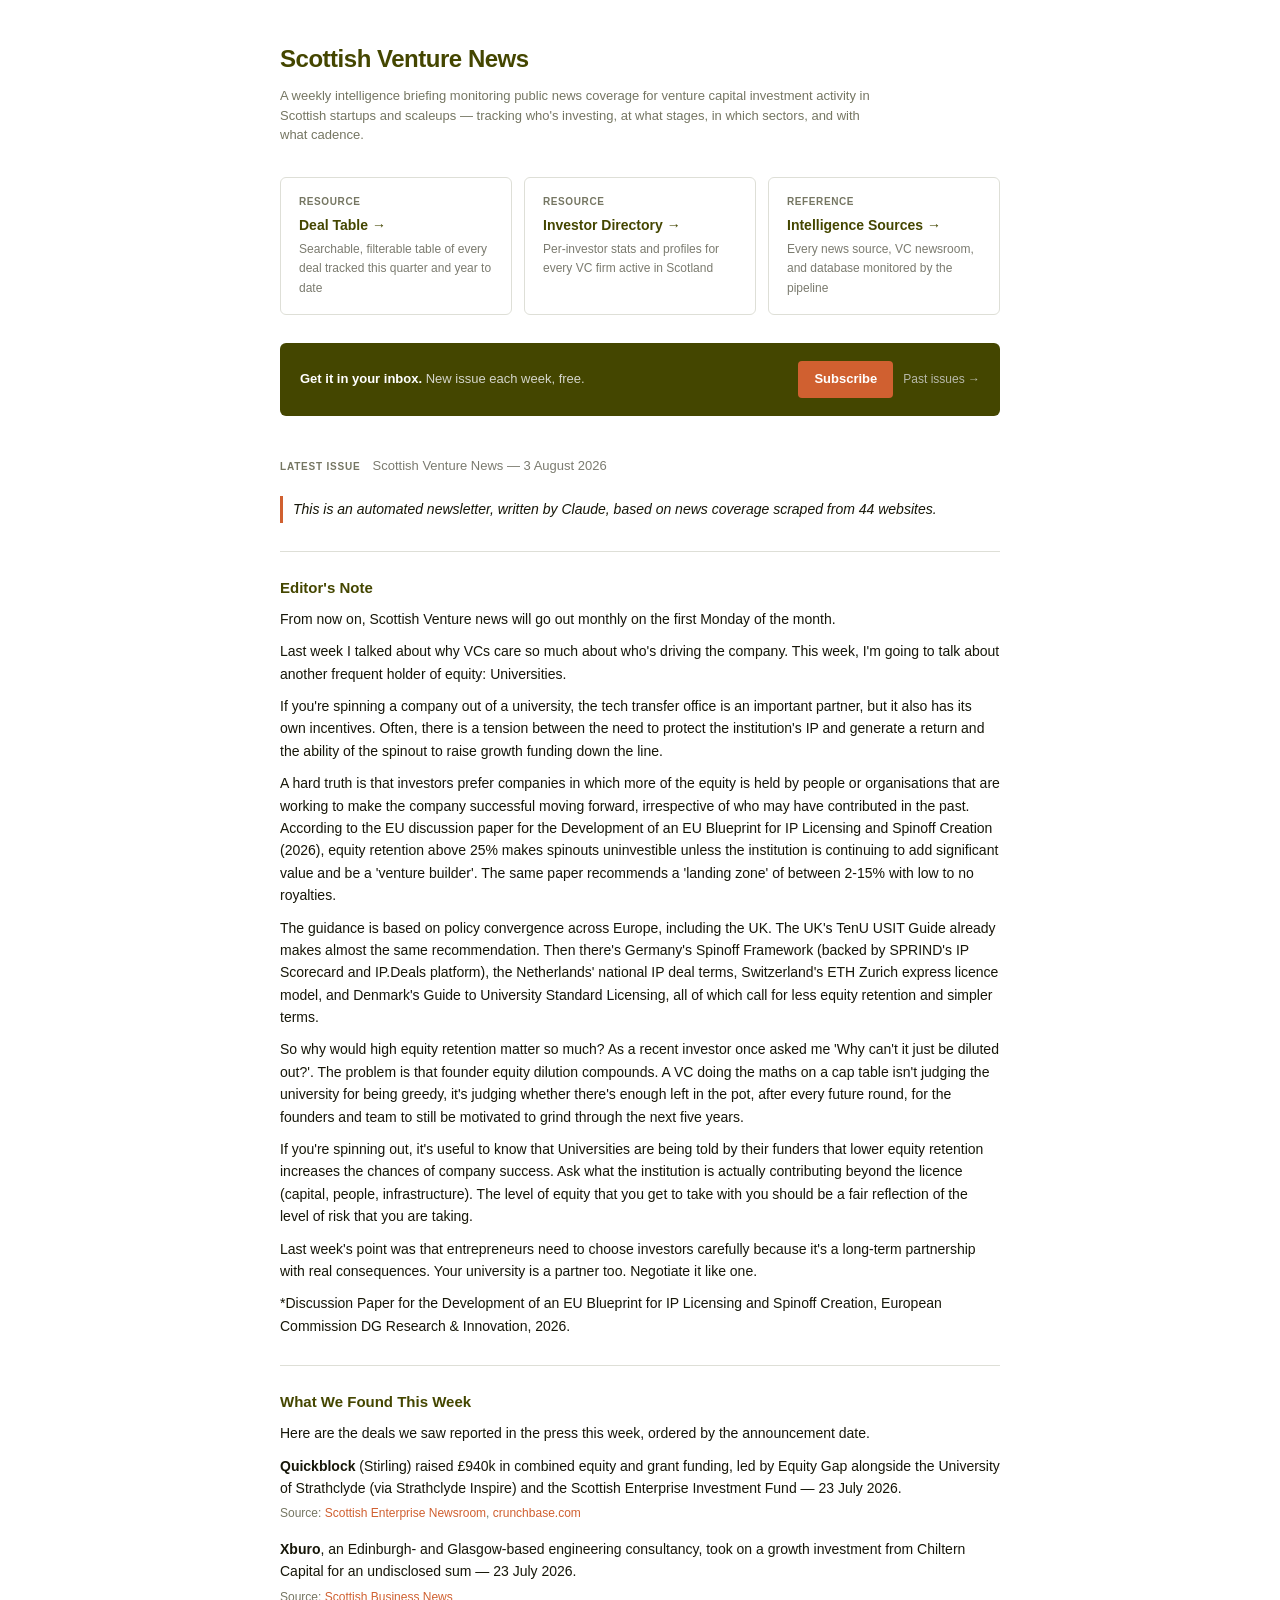
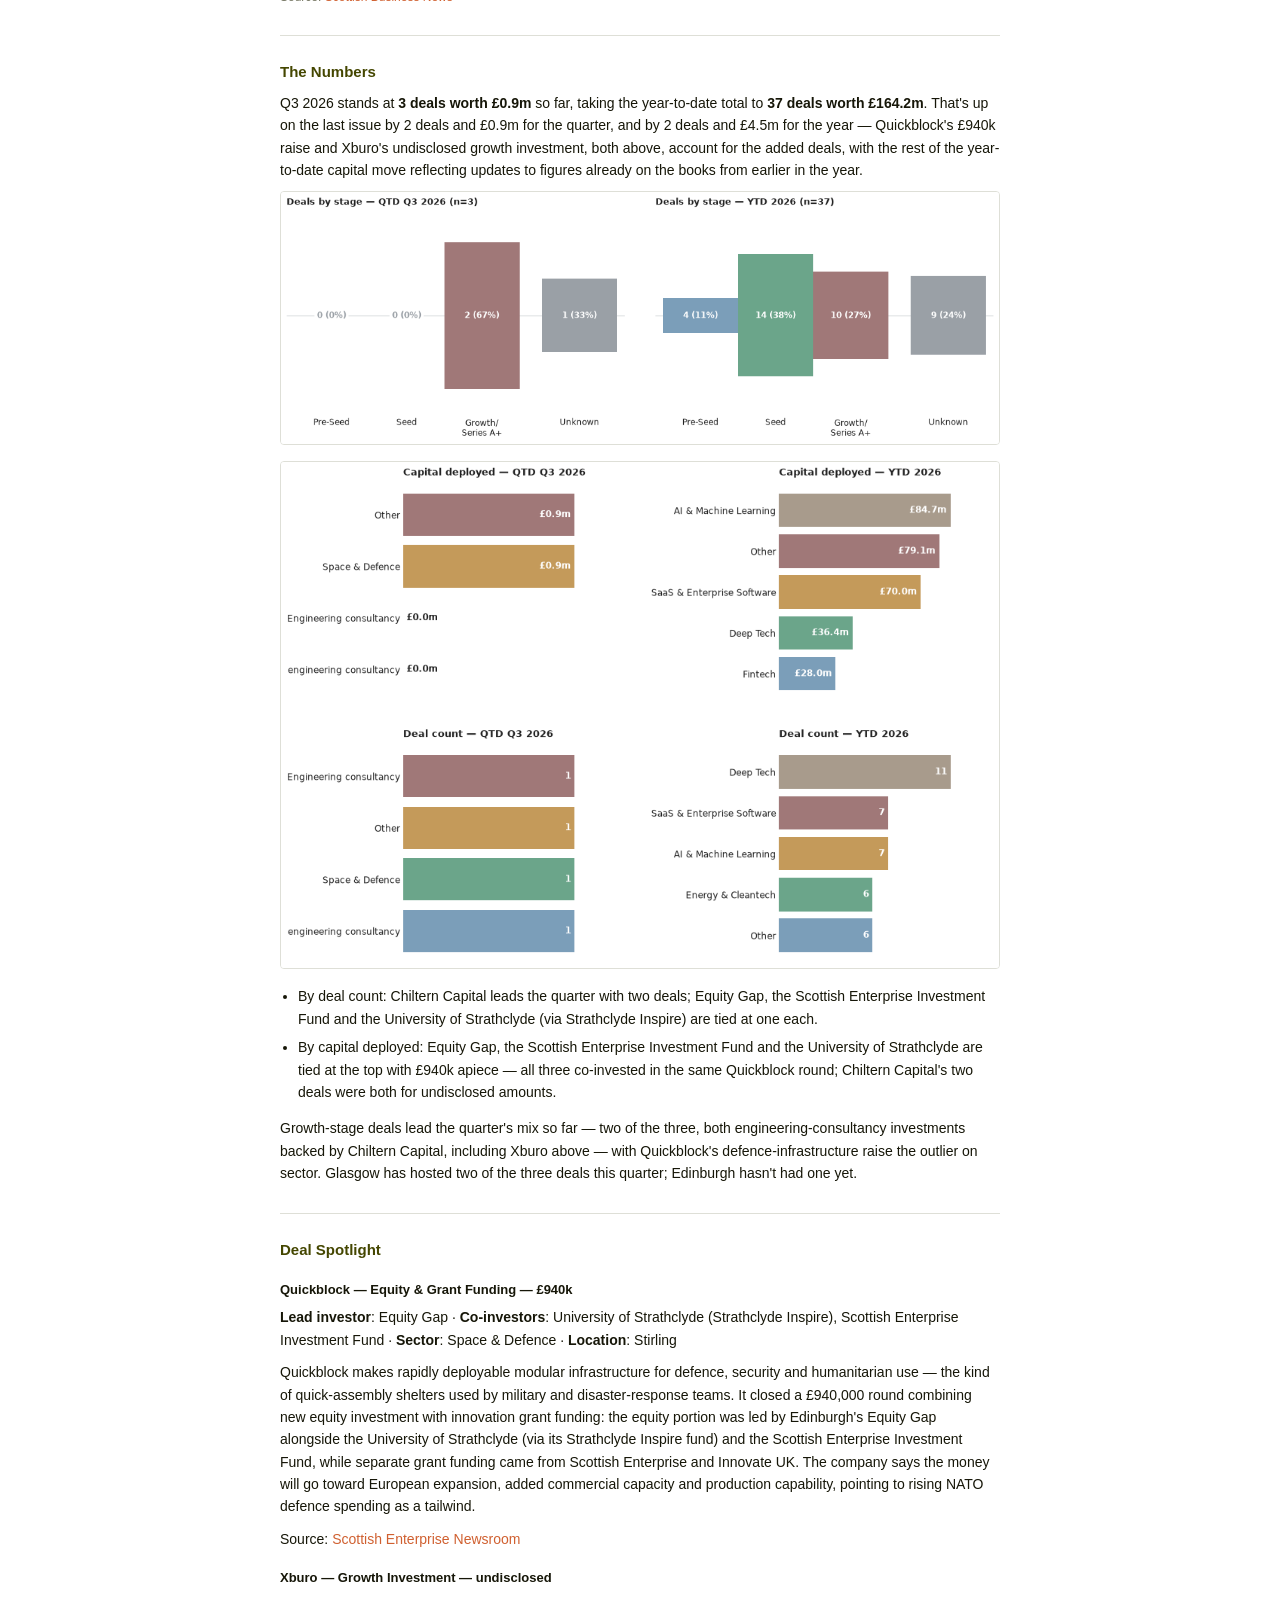
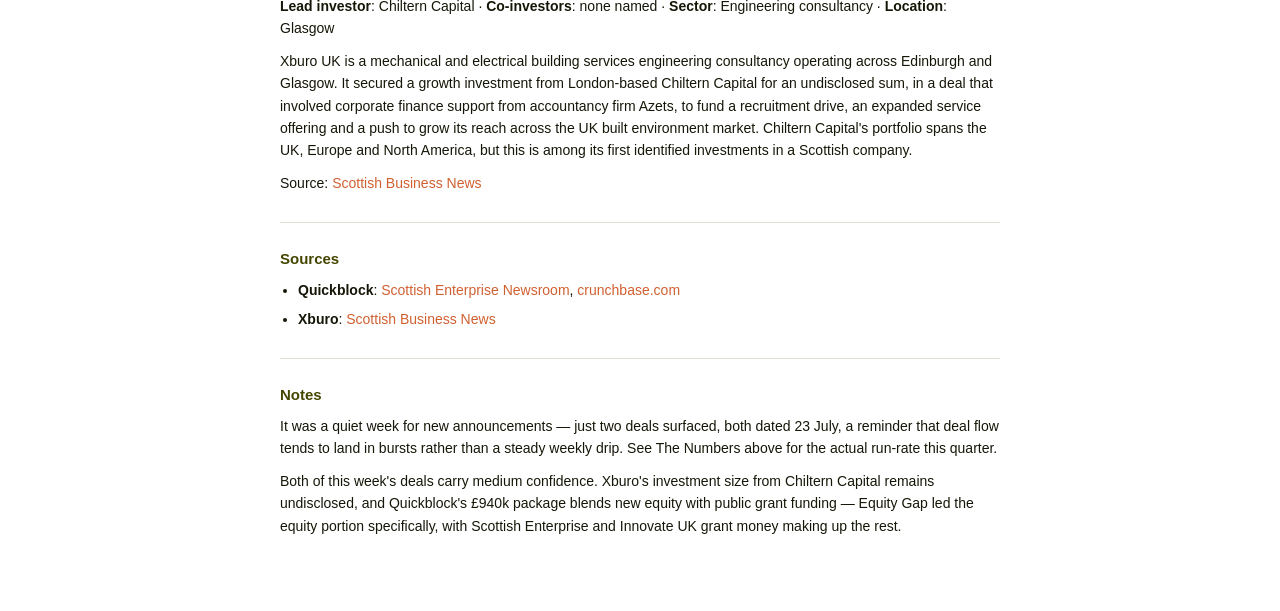
==== docs/index.html @ 8e25751c "Weekly report: 2026-08-03" ====
<!DOCTYPE html>
<html lang="en">
<head>
  <meta charset="utf-8">
  <meta name="viewport" content="width=device-width, initial-scale=1">
  <link rel="icon" type="image/x-icon" href="favicon.ico">
  <title>Scottish Venture News</title>
  <link rel="stylesheet" href="assets/style.css">
  <link rel="stylesheet" href="assets/landing.css">
</head>
<body>
<div class="container">

  <header class="site-header">
    <h1>Scottish Venture News</h1>
    <p>A weekly intelligence briefing monitoring public news coverage for venture capital investment
    activity in Scottish startups and scaleups — tracking who's investing, at what stages,
    in which sectors, and with what cadence.</p>
  </header>

  <div class="nav-cards">
    <a class="nav-card" href="deals/">
      <span class="nav-card-label">Resource</span>
      <span class="nav-card-title">Deal Table →</span>
      <span class="nav-card-desc">Searchable, filterable table of every deal tracked this quarter and year to date</span>
    </a>
    <a class="nav-card" href="investors/">
      <span class="nav-card-label">Resource</span>
      <span class="nav-card-title">Investor Directory →</span>
      <span class="nav-card-desc">Per-investor stats and profiles for every VC firm active in Scotland</span>
    </a>
    <a class="nav-card" href="sources/">
      <span class="nav-card-label">Reference</span>
      <span class="nav-card-title">Intelligence Sources →</span>
      <span class="nav-card-desc">Every news source, VC newsroom, and database monitored by the pipeline</span>
    </a>
  </div>

  <div class="subscribe-bar">
    <p><strong>Get it in your inbox.</strong> New issue each week, free.</p>
    <div class="subscribe-links">
      <a class="btn-subscribe" href="https://buttondown.com/scottishventurenews">Subscribe</a>
      <a class="btn-archive" href="https://buttondown.com/scottishventurenews/archive">Past issues →</a>
    </div>
  </div>

  <div class="issue-header">
    <span class="issue-label">Latest issue</span>
    <span class="issue-title">Scottish Venture News — 3 August 2026</span>
  </div>

  <div class="report-body">
    <p><em>This is an automated newsletter, written by Claude, based on news coverage scraped from 44 websites.</em></p>
<h2>Editor's Note</h2>
<p>From now on, Scottish Venture news will go out monthly on the first Monday of the month.</p>
<p>Last week I talked about why VCs care so much about who's driving the company. This week, I'm going to talk about another frequent holder of equity: Universities.</p>
<p>If you're spinning a company out of a university, the tech transfer office is an important partner, but it also has its own incentives. Often, there is a tension between the need to protect the institution's IP and generate a return and the ability of the spinout to raise growth funding down the line.</p>
<p>A hard truth is that investors prefer companies in which more of the equity is held by people or organisations that are working to make the company successful moving forward, irrespective of who may have contributed in the past. According to the EU discussion paper for the Development of an EU Blueprint for IP Licensing and Spinoff Creation (2026), equity retention above 25% makes spinouts uninvestible unless the institution is continuing to add significant value and be a 'venture builder'. The same paper recommends a 'landing zone' of between 2-15% with low to no royalties.</p>
<p>The guidance is based on policy convergence across Europe, including the UK. The UK's TenU USIT Guide already makes almost the same recommendation. Then there's Germany's Spinoff Framework (backed by SPRIND's IP Scorecard and IP.Deals platform), the Netherlands' national IP deal terms, Switzerland's ETH Zurich express licence model, and Denmark's Guide to University Standard Licensing, all of which call for less equity retention and simpler terms.</p>
<p>So why would high equity retention matter so much? As a recent investor once asked me 'Why can't it just be diluted out?'. The problem is that founder equity dilution compounds. A VC doing the maths on a cap table isn't judging the university for being greedy, it's judging whether there's enough left in the pot, after every future round, for the founders and team to still be motivated to grind through the next five years.</p>
<p>If you're spinning out, it's useful to know that Universities are being told by their funders that lower equity retention increases the chances of company success. Ask what the institution is actually contributing beyond the licence (capital, people, infrastructure). The level of equity that you get to take with you should be a fair reflection of the level of risk that you are taking.</p>
<p>Last week's point was that entrepreneurs need to choose investors carefully because it's a long-term partnership with real consequences. Your university is a partner too. Negotiate it like one.</p>
<p>*Discussion Paper for the Development of an EU Blueprint for IP Licensing and Spinoff Creation, European Commission DG Research & Innovation, 2026.</p>
<h2>What We Found This Week</h2>
<p>Here are the deals we saw reported in the press this week, ordered by the announcement date.</p>
<div class="deal-block">
<p><strong>Quickblock</strong> (Stirling) raised £940k in combined equity and grant funding, led by Equity Gap alongside the University of Strathclyde (via Strathclyde Inspire) and the Scottish Enterprise Investment Fund — 23 July 2026.</p>
<p class="deal-source"><em>Source: <a href="https://www.scottish-enterprise-mediacentre.com/news/quickblock-secures-gbp-940-000-to-scale-defence-infrastructure-solutions-across-europe">Scottish Enterprise Newsroom</a>, <a href="https://www.crunchbase.com/discover/funding_rounds/e3120c30307a4df552a2e1c7559da4a2">crunchbase.com</a></em></p>
</div>
<div class="deal-block">
<p><strong>Xburo</strong>, an Edinburgh- and Glasgow-based engineering consultancy, took on a growth investment from Chiltern Capital for an undisclosed sum — 23 July 2026.</p>
<p class="deal-source"><em>Source: <a href="https://scottishbusinessnews.net/business-advisers-hailed-as-engineering-firm-secures-investment-for-major-expansion/">Scottish Business News</a></em></p>
</div>
<h2>The Numbers</h2>
<p>Q3 2026 stands at <strong>3 deals worth £0.9m</strong> so far, taking the year-to-date total to <strong>37 deals worth £164.2m</strong>. That's up on the last issue by 2 deals and £0.9m for the quarter, and by 2 deals and £4.5m for the year — Quickblock's £940k raise and Xburo's undisclosed growth investment, both above, account for the added deals, with the rest of the year-to-date capital move reflecting updates to figures already on the books from earlier in the year.</p>
<p><img src="charts/2026-08-03_stage.png" alt="Deals by stage — this quarter" class="report-img"></p>
<p><img src="charts/2026-08-03_sector.png" alt="Deals by sector — this quarter" class="report-img"></p>
<ul>
<li>By deal count: Chiltern Capital leads the quarter with two deals; Equity Gap, the Scottish Enterprise Investment Fund and the University of Strathclyde (via Strathclyde Inspire) are tied at one each.</li>
<li>By capital deployed: Equity Gap, the Scottish Enterprise Investment Fund and the University of Strathclyde are tied at the top with £940k apiece — all three co-invested in the same Quickblock round; Chiltern Capital's two deals were both for undisclosed amounts.</li>
</ul>
<p>Growth-stage deals lead the quarter's mix so far — two of the three, both engineering-consultancy investments backed by Chiltern Capital, including Xburo above — with Quickblock's defence-infrastructure raise the outlier on sector. Glasgow has hosted two of the three deals this quarter; Edinburgh hasn't had one yet.</p>
<h2>Deal Spotlight</h2>
<h3>Quickblock — Equity & Grant Funding — £940k</h3>
<p><strong>Lead investor</strong>: Equity Gap · <strong>Co-investors</strong>: University of Strathclyde (Strathclyde Inspire), Scottish Enterprise Investment Fund · <strong>Sector</strong>: Space & Defence · <strong>Location</strong>: Stirling</p>
<p>Quickblock makes rapidly deployable modular infrastructure for defence, security and humanitarian use — the kind of quick-assembly shelters used by military and disaster-response teams. It closed a £940,000 round combining new equity investment with innovation grant funding: the equity portion was led by Edinburgh's Equity Gap alongside the University of Strathclyde (via its Strathclyde Inspire fund) and the Scottish Enterprise Investment Fund, while separate grant funding came from Scottish Enterprise and Innovate UK. The company says the money will go toward European expansion, added commercial capacity and production capability, pointing to rising NATO defence spending as a tailwind.</p>
<p>Source: <a href="https://www.scottish-enterprise-mediacentre.com/news/quickblock-secures-gbp-940-000-to-scale-defence-infrastructure-solutions-across-europe">Scottish Enterprise Newsroom</a></p>
<h3>Xburo — Growth Investment — undisclosed</h3>
<p><strong>Lead investor</strong>: Chiltern Capital · <strong>Co-investors</strong>: none named · <strong>Sector</strong>: Engineering consultancy · <strong>Location</strong>: Glasgow</p>
<p>Xburo UK is a mechanical and electrical building services engineering consultancy operating across Edinburgh and Glasgow. It secured a growth investment from London-based Chiltern Capital for an undisclosed sum, in a deal that involved corporate finance support from accountancy firm Azets, to fund a recruitment drive, an expanded service offering and a push to grow its reach across the UK built environment market. Chiltern Capital's portfolio spans the UK, Europe and North America, but this is among its first identified investments in a Scottish company.</p>
<p>Source: <a href="https://scottishbusinessnews.net/business-advisers-hailed-as-engineering-firm-secures-investment-for-major-expansion/">Scottish Business News</a></p>
<h2>Sources</h2>
<ul>
<li><strong>Quickblock</strong>: <a href="https://www.scottish-enterprise-mediacentre.com/news/quickblock-secures-gbp-940-000-to-scale-defence-infrastructure-solutions-across-europe">Scottish Enterprise Newsroom</a>, <a href="https://www.crunchbase.com/discover/funding_rounds/e3120c30307a4df552a2e1c7559da4a2">crunchbase.com</a></li>
<li><strong>Xburo</strong>: <a href="https://scottishbusinessnews.net/business-advisers-hailed-as-engineering-firm-secures-investment-for-major-expansion/">Scottish Business News</a></li>
</ul>
<h2>Notes</h2>
<p>It was a quiet week for new announcements — just two deals surfaced, both dated 23 July, a reminder that deal flow tends to land in bursts rather than a steady weekly drip. See The Numbers above for the actual run-rate this quarter.</p>
<p>Both of this week's deals carry medium confidence. Xburo's investment size from Chiltern Capital remains undisclosed, and Quickblock's £940k package blends new equity with public grant funding — Equity Gap led the equity portion specifically, with Scottish Enterprise and Innovate UK grant money making up the rest.</p>
  </div>

</div>
</body>
</html>
---- docs/assets/style.css ----
/* Shared styles for docs/*.html (Stages 6-8: deal table, investor directory,
   sources page, landing page). Only rules that are identical (or near-identical,
   modulo a spacing override) across those pages live here — page-specific layout
   (nav cards, tabs, badges, profile cards, report body, etc.) stays in each
   page's own docs/assets/<page>.css. */

:root {
  --navy:       oklch(0.380 0.085 112);
  --slate:      oklch(0.560 0.030 110);
  --grey:       oklch(0.580 0.018 108);
  --light-grey: oklch(0.900 0.010 110);
  --blue:       oklch(0.620 0.155 42);
  --green:      #6BA58A;
  --gold:       oklch(0.620 0.155 42);
  --ink:        oklch(0.195 0.025 108);
  --bg:         oklch(1.000 0.000 0);
  --white:      #FFFFFF;
}

*, *::before, *::after { box-sizing: border-box; margin: 0; padding: 0; }

body {
  font-family: "Helvetica Neue", Helvetica, Arial, sans-serif;
  color: var(--ink);
  background: var(--bg);
}

/* ── page header (deal table / investor directory / sources) ── */
header { margin-bottom: 24px; }
header h1 { font-size: 20px; font-weight: 700; color: var(--navy); letter-spacing: -0.01em; }
header p { color: var(--slate); font-size: 12px; margin-top: 5px; }

/* ── back link ── */
.back-link { font-size: 12px; color: var(--slate); margin-bottom: 20px; display: inline-block; }
.back-link:hover { color: var(--navy); text-decoration: none; }

/* ── stats bar ── */
.stats-bar {
  display: flex; flex-wrap: wrap; gap: 0;
  background: var(--white); border: 1px solid var(--light-grey); border-radius: 6px;
  overflow: hidden;
}
.stat { flex: 1; min-width: 110px; padding: 12px 18px; border-right: 1px solid var(--light-grey); }
.stat:last-child { border-right: none; }
.stat-value { font-size: 20px; font-weight: 700; color: var(--navy); }
.stat-label { font-size: 10px; color: var(--slate); text-transform: uppercase; letter-spacing: 0.05em; margin-top: 2px; }

/* ── data table shell ── */
.table-wrap { overflow-x: auto; }
table { width: 100%; border-collapse: collapse; background: var(--white); border: 1px solid var(--light-grey); border-radius: 6px; overflow: hidden; }
thead th {
  text-align: left; font-size: 10px; font-weight: 600;
  color: var(--slate); text-transform: uppercase; letter-spacing: 0.06em;
  border-bottom: 1px solid var(--light-grey);
}
tbody tr { border-bottom: 1px solid var(--light-grey); }
tbody tr:last-child { border-bottom: none; }
td { padding: 9px 12px; vertical-align: top; }
.sector-tag {
  display: inline-block; padding: 1px 6px; border-radius: 3px;
  background: var(--light-grey); color: var(--slate); font-size: 10px;
  margin: 1px 2px 1px 0; white-space: nowrap;
}

/* ── controls (search/filter toolbar) ── */
.controls {
  display: flex; flex-wrap: wrap; align-items: center; gap: 10px;
  background: var(--white); border: 1px solid var(--light-grey); border-radius: 6px;
  padding: 12px 16px; margin-bottom: 16px;
}
.controls input[type="text"] {
  padding: 7px 10px; border: 1px solid var(--light-grey); border-radius: 4px;
  font-size: 13px; width: 230px; background: var(--white); outline: none;
}
.controls input[type="text"]:focus { border-color: var(--blue); }
.controls select {
  padding: 7px 10px; border: 1px solid var(--light-grey); border-radius: 4px;
  font-size: 12px; color: var(--ink); background: var(--white); cursor: pointer; outline: none;
}
.controls select:focus { border-color: var(--blue); }
.btn-reset {
  padding: 7px 14px; border: 1px solid var(--light-grey); border-radius: 4px;
  background: var(--white); color: var(--slate); font-size: 12px; cursor: pointer;
}
.btn-reset:hover { color: var(--ink); border-color: var(--grey); }
.result-count { color: var(--slate); font-size: 12px; margin-left: auto; }

/* ── sort icons ── */
.sort-icon { color: var(--light-grey); margin-left: 3px; font-style: normal; }
th.sort-asc .sort-icon, th.sort-desc .sort-icon { color: var(--navy); }

/* ── status states ── */
.status-msg, .no-results {
  text-align: center; padding: 48px 24px; color: var(--grey);
  background: var(--white); border: 1px solid var(--light-grey); border-radius: 6px;
}
.no-results { display: none; }

/* ── footer ── */
footer { color: var(--grey); font-size: 11px; text-align: right; }
---- docs/assets/landing.css ----
/* Landing page (docs/index.html) — page-specific styles.
   Shared component styles (footer, back-link) live in style.css. */

body { font-size: 14px; line-height: 1.6; }
a { color: var(--navy); text-decoration: none; }
a:hover { text-decoration: underline; }

.container { max-width: 760px; margin: 0 auto; padding: 40px 20px 64px; }

/* ── header ── */
.site-header { margin-bottom: 32px; }
.site-header h1 {
  font-size: 24px; font-weight: 700; color: var(--navy);
  letter-spacing: -0.02em; margin-bottom: 8px;
}
.site-header p {
  color: var(--slate); font-size: 13px; max-width: 600px; line-height: 1.5;
}

/* ── nav cards ── */
.nav-cards {
  display: flex; gap: 12px; flex-wrap: wrap; margin-bottom: 28px;
}
.nav-card {
  flex: 1; min-width: 200px;
  background: var(--white); border: 1px solid var(--light-grey);
  border-radius: 6px; padding: 16px 18px;
  display: flex; flex-direction: column; gap: 4px;
  color: inherit;
}
.nav-card:hover { border-color: var(--blue); text-decoration: none; }
.nav-card-label {
  font-size: 10px; font-weight: 600; color: var(--slate);
  text-transform: uppercase; letter-spacing: 0.06em;
}
.nav-card-title {
  font-size: 14px; font-weight: 600; color: var(--navy);
}
.nav-card-desc { font-size: 12px; color: var(--grey); }

/* ── subscribe bar ── */
.subscribe-bar {
  background: var(--navy); border-radius: 6px;
  padding: 18px 20px; margin-bottom: 40px;
  display: flex; align-items: center; justify-content: space-between;
  flex-wrap: wrap; gap: 12px;
}
.subscribe-bar p {
  color: oklch(0.87 0.015 110); font-size: 13px;
}
.subscribe-bar strong { color: var(--white); }
.subscribe-links { display: flex; gap: 10px; align-items: center; flex-shrink: 0; }
.btn-subscribe {
  background: var(--gold); color: var(--white);
  font-size: 13px; font-weight: 600;
  padding: 8px 16px; border-radius: 4px;
  white-space: nowrap;
}
.btn-subscribe:hover { opacity: 0.9; text-decoration: none; }
.btn-archive {
  color: oklch(0.78 0.020 110); font-size: 12px; white-space: nowrap;
}
.btn-archive:hover { color: var(--white); text-decoration: none; }

/* ── issue divider ── */
.issue-header {
  display: flex; align-items: baseline; gap: 12px;
  margin-bottom: 20px;
}
.issue-label {
  font-size: 10px; font-weight: 600; color: var(--slate);
  text-transform: uppercase; letter-spacing: 0.08em;
}
.issue-title { font-size: 13px; color: var(--grey); }

/* ── report body ── */
.report-body h2 {
  font-size: 15px; font-weight: 700; color: var(--navy);
  margin: 28px 0 8px; padding-top: 24px;
  border-top: 1px solid var(--light-grey);
}
.report-body h2:first-child { margin-top: 0; padding-top: 0; border-top: none; }
.report-body h3 {
  font-size: 13px; font-weight: 700; color: var(--ink);
  margin: 18px 0 6px;
}
.report-body p { margin-bottom: 10px; font-size: 14px; }
.report-body ul {
  margin: 6px 0 14px 18px;
}
.report-body li { margin-bottom: 6px; font-size: 14px; }
.report-body em {
  color: var(--slate); font-style: normal; font-size: 12px;
}
.report-body p:first-child {
  font-size: 14px; color: var(--ink); font-style: italic;
  border-left: 3px solid var(--blue); padding: 2px 10px;
  margin-bottom: 16px;
}
.report-body p:first-child em {
  font-size: inherit; color: inherit; font-style: inherit;
}
.report-body .deal-block { margin-bottom: 14px; }
.report-body .deal-block p { margin-bottom: 2px; }
.report-body .deal-block .deal-source { margin-bottom: 0; }
/* undo .report-body p:first-child (the intro-line styling), which would
   otherwise also match each deal-block's first <p> — first-child is
   relative to the deal-block div, not the whole report body */
.report-body .deal-block p:first-child {
  font-size: 14px; color: var(--ink); font-style: normal;
  border-left: none; padding: 0; margin-bottom: 2px;
}
.report-body strong { font-weight: 600; }
.report-body a { color: var(--blue); }
.report-body .report-img {
  max-width: 100%; height: auto;
  border: 1px solid var(--light-grey); border-radius: 4px;
  margin: 8px 0 16px; display: block;
}
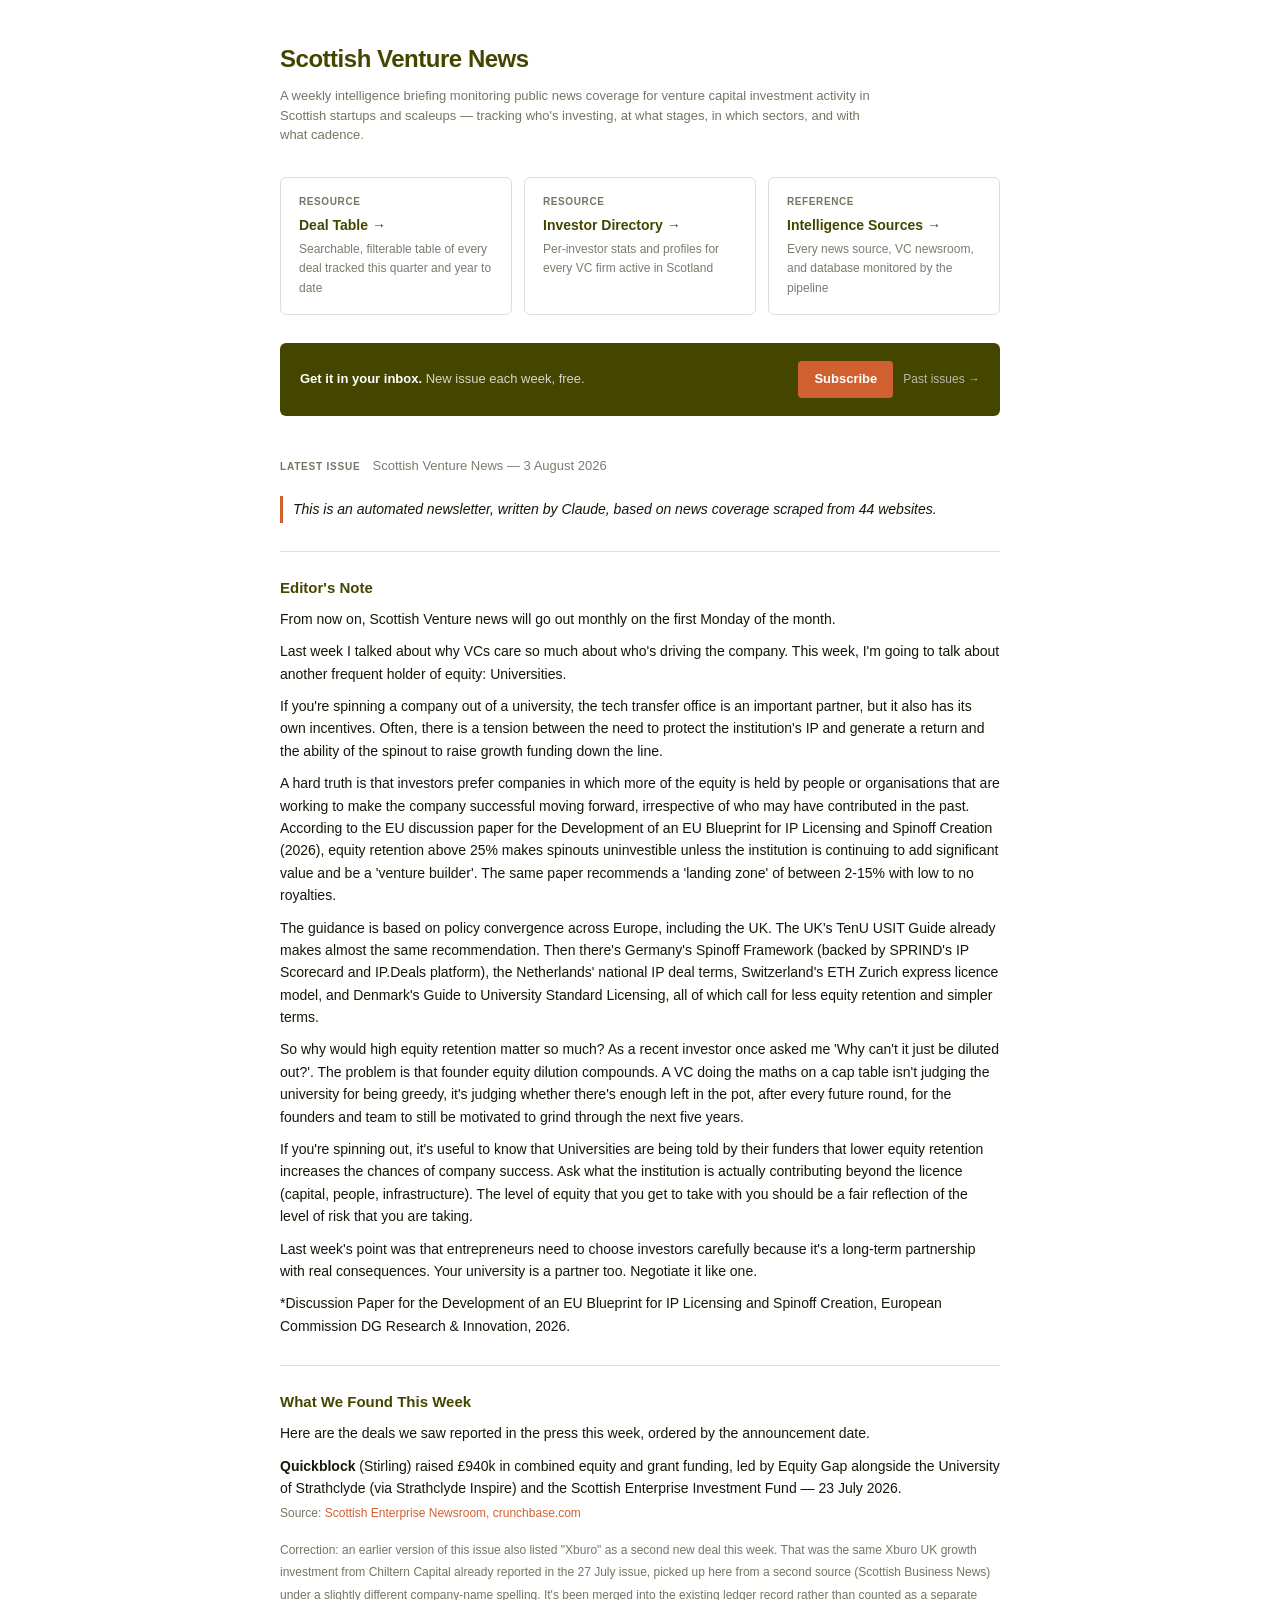
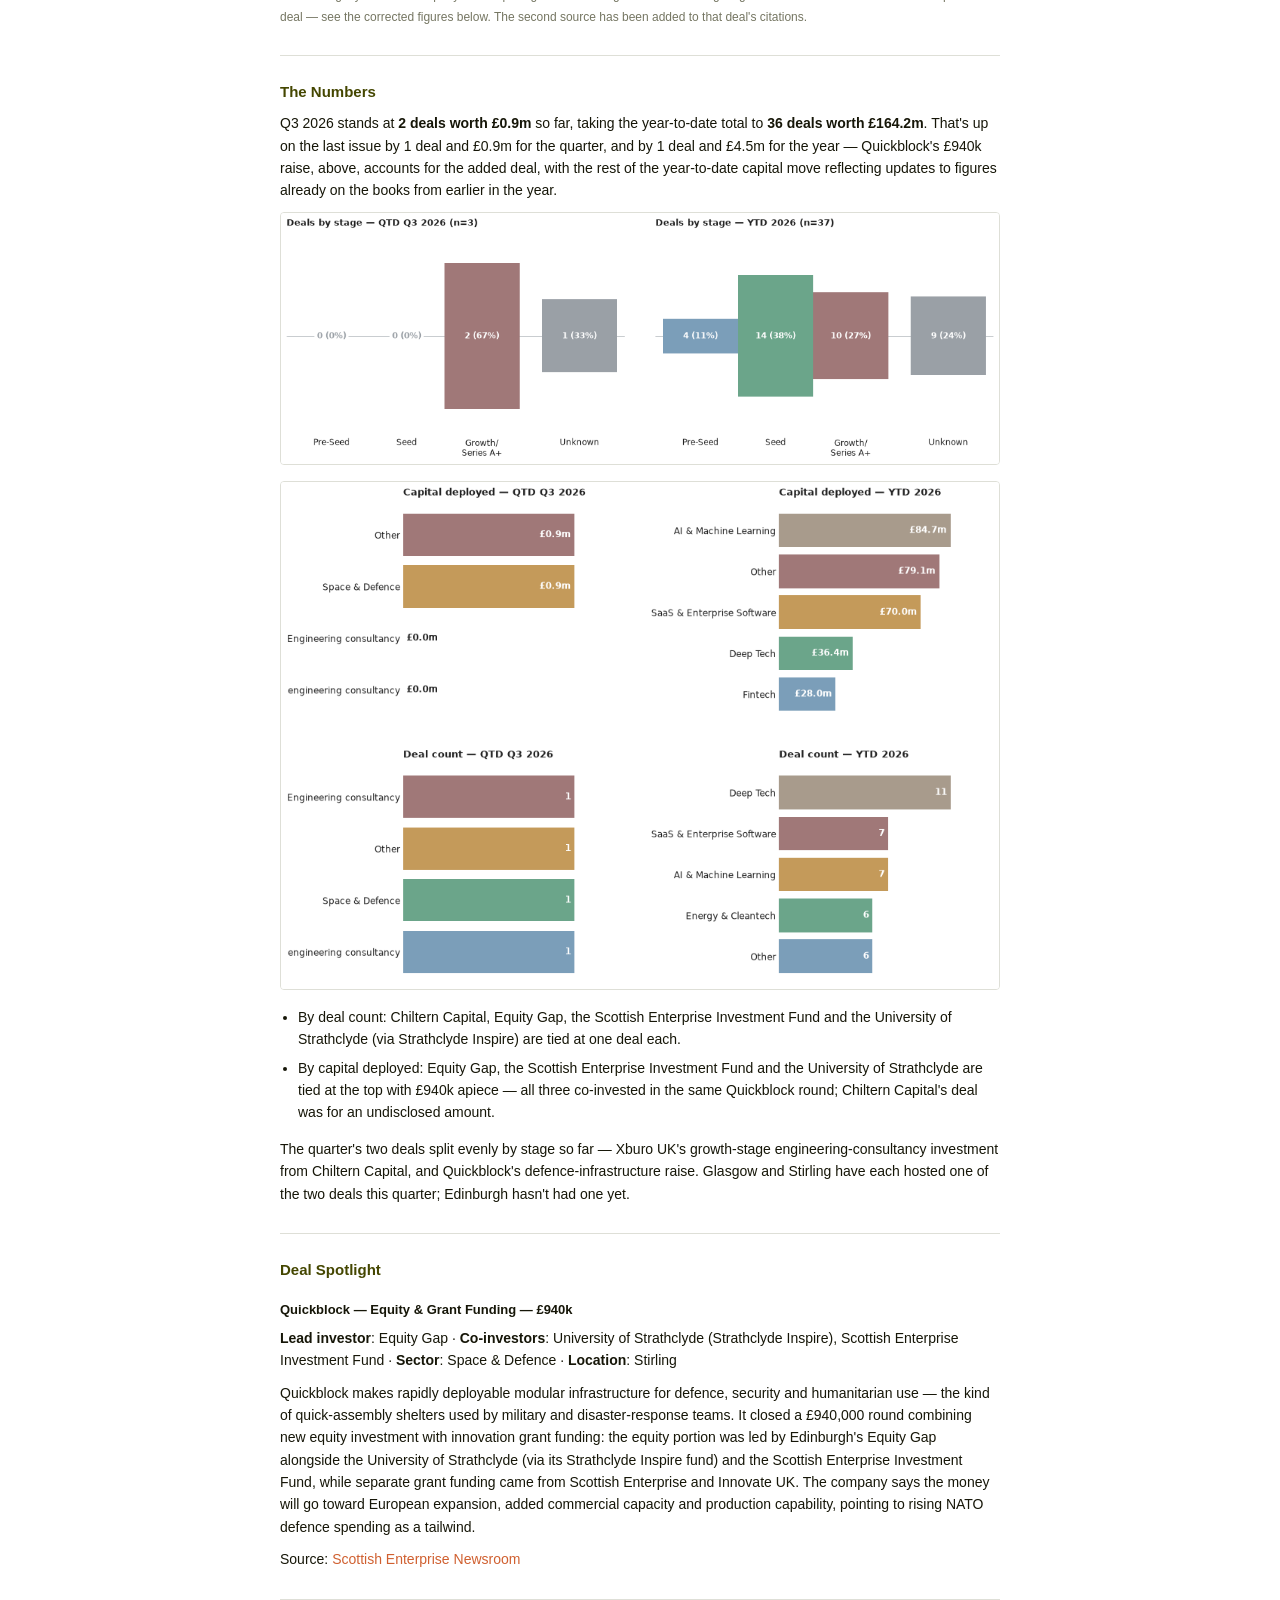
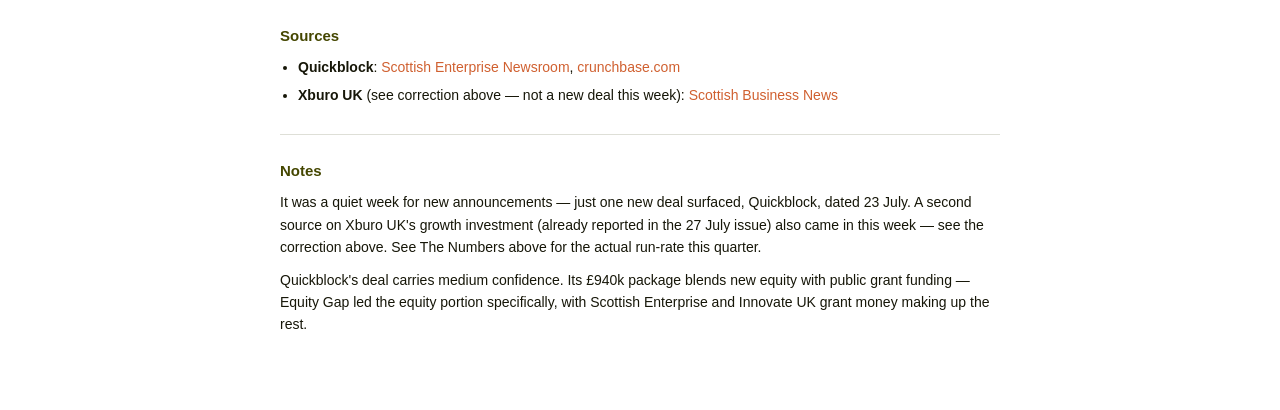
==== commit 5892c889: "Deduped xburo" ====
--- a/docs/index.html
+++ b/docs/index.html
@@ -67,36 +67,29 @@
 <p><strong>Quickblock</strong> (Stirling) raised £940k in combined equity and grant funding, led by Equity Gap alongside the University of Strathclyde (via Strathclyde Inspire) and the Scottish Enterprise Investment Fund — 23 July 2026.</p>
 <p class="deal-source"><em>Source: <a href="https://www.scottish-enterprise-mediacentre.com/news/quickblock-secures-gbp-940-000-to-scale-defence-infrastructure-solutions-across-europe">Scottish Enterprise Newsroom</a>, <a href="https://www.crunchbase.com/discover/funding_rounds/e3120c30307a4df552a2e1c7559da4a2">crunchbase.com</a></em></p>
 </div>
-<div class="deal-block">
-<p><strong>Xburo</strong>, an Edinburgh- and Glasgow-based engineering consultancy, took on a growth investment from Chiltern Capital for an undisclosed sum — 23 July 2026.</p>
-<p class="deal-source"><em>Source: <a href="https://scottishbusinessnews.net/business-advisers-hailed-as-engineering-firm-secures-investment-for-major-expansion/">Scottish Business News</a></em></p>
-</div>
+<p><em>Correction: an earlier version of this issue also listed "Xburo" as a second new deal this week. That was the same Xburo UK growth investment from Chiltern Capital already reported in the 27 July issue, picked up here from a second source (Scottish Business News) under a slightly different company-name spelling. It's been merged into the existing ledger record rather than counted as a separate deal — see the corrected figures below. The second source has been added to that deal's citations.</em></p>
 <h2>The Numbers</h2>
-<p>Q3 2026 stands at <strong>3 deals worth £0.9m</strong> so far, taking the year-to-date total to <strong>37 deals worth £164.2m</strong>. That's up on the last issue by 2 deals and £0.9m for the quarter, and by 2 deals and £4.5m for the year — Quickblock's £940k raise and Xburo's undisclosed growth investment, both above, account for the added deals, with the rest of the year-to-date capital move reflecting updates to figures already on the books from earlier in the year.</p>
+<p>Q3 2026 stands at <strong>2 deals worth £0.9m</strong> so far, taking the year-to-date total to <strong>36 deals worth £164.2m</strong>. That's up on the last issue by 1 deal and £0.9m for the quarter, and by 1 deal and £4.5m for the year — Quickblock's £940k raise, above, accounts for the added deal, with the rest of the year-to-date capital move reflecting updates to figures already on the books from earlier in the year.</p>
 <p><img src="charts/2026-08-03_stage.png" alt="Deals by stage — this quarter" class="report-img"></p>
 <p><img src="charts/2026-08-03_sector.png" alt="Deals by sector — this quarter" class="report-img"></p>
 <ul>
-<li>By deal count: Chiltern Capital leads the quarter with two deals; Equity Gap, the Scottish Enterprise Investment Fund and the University of Strathclyde (via Strathclyde Inspire) are tied at one each.</li>
-<li>By capital deployed: Equity Gap, the Scottish Enterprise Investment Fund and the University of Strathclyde are tied at the top with £940k apiece — all three co-invested in the same Quickblock round; Chiltern Capital's two deals were both for undisclosed amounts.</li>
+<li>By deal count: Chiltern Capital, Equity Gap, the Scottish Enterprise Investment Fund and the University of Strathclyde (via Strathclyde Inspire) are tied at one deal each.</li>
+<li>By capital deployed: Equity Gap, the Scottish Enterprise Investment Fund and the University of Strathclyde are tied at the top with £940k apiece — all three co-invested in the same Quickblock round; Chiltern Capital's deal was for an undisclosed amount.</li>
 </ul>
-<p>Growth-stage deals lead the quarter's mix so far — two of the three, both engineering-consultancy investments backed by Chiltern Capital, including Xburo above — with Quickblock's defence-infrastructure raise the outlier on sector. Glasgow has hosted two of the three deals this quarter; Edinburgh hasn't had one yet.</p>
+<p>The quarter's two deals split evenly by stage so far — Xburo UK's growth-stage engineering-consultancy investment from Chiltern Capital, and Quickblock's defence-infrastructure raise. Glasgow and Stirling have each hosted one of the two deals this quarter; Edinburgh hasn't had one yet.</p>
 <h2>Deal Spotlight</h2>
 <h3>Quickblock — Equity & Grant Funding — £940k</h3>
 <p><strong>Lead investor</strong>: Equity Gap · <strong>Co-investors</strong>: University of Strathclyde (Strathclyde Inspire), Scottish Enterprise Investment Fund · <strong>Sector</strong>: Space & Defence · <strong>Location</strong>: Stirling</p>
 <p>Quickblock makes rapidly deployable modular infrastructure for defence, security and humanitarian use — the kind of quick-assembly shelters used by military and disaster-response teams. It closed a £940,000 round combining new equity investment with innovation grant funding: the equity portion was led by Edinburgh's Equity Gap alongside the University of Strathclyde (via its Strathclyde Inspire fund) and the Scottish Enterprise Investment Fund, while separate grant funding came from Scottish Enterprise and Innovate UK. The company says the money will go toward European expansion, added commercial capacity and production capability, pointing to rising NATO defence spending as a tailwind.</p>
 <p>Source: <a href="https://www.scottish-enterprise-mediacentre.com/news/quickblock-secures-gbp-940-000-to-scale-defence-infrastructure-solutions-across-europe">Scottish Enterprise Newsroom</a></p>
-<h3>Xburo — Growth Investment — undisclosed</h3>
-<p><strong>Lead investor</strong>: Chiltern Capital · <strong>Co-investors</strong>: none named · <strong>Sector</strong>: Engineering consultancy · <strong>Location</strong>: Glasgow</p>
-<p>Xburo UK is a mechanical and electrical building services engineering consultancy operating across Edinburgh and Glasgow. It secured a growth investment from London-based Chiltern Capital for an undisclosed sum, in a deal that involved corporate finance support from accountancy firm Azets, to fund a recruitment drive, an expanded service offering and a push to grow its reach across the UK built environment market. Chiltern Capital's portfolio spans the UK, Europe and North America, but this is among its first identified investments in a Scottish company.</p>
-<p>Source: <a href="https://scottishbusinessnews.net/business-advisers-hailed-as-engineering-firm-secures-investment-for-major-expansion/">Scottish Business News</a></p>
 <h2>Sources</h2>
 <ul>
 <li><strong>Quickblock</strong>: <a href="https://www.scottish-enterprise-mediacentre.com/news/quickblock-secures-gbp-940-000-to-scale-defence-infrastructure-solutions-across-europe">Scottish Enterprise Newsroom</a>, <a href="https://www.crunchbase.com/discover/funding_rounds/e3120c30307a4df552a2e1c7559da4a2">crunchbase.com</a></li>
-<li><strong>Xburo</strong>: <a href="https://scottishbusinessnews.net/business-advisers-hailed-as-engineering-firm-secures-investment-for-major-expansion/">Scottish Business News</a></li>
+<li><strong>Xburo UK</strong> (see correction above — not a new deal this week): <a href="https://scottishbusinessnews.net/business-advisers-hailed-as-engineering-firm-secures-investment-for-major-expansion/">Scottish Business News</a></li>
 </ul>
 <h2>Notes</h2>
-<p>It was a quiet week for new announcements — just two deals surfaced, both dated 23 July, a reminder that deal flow tends to land in bursts rather than a steady weekly drip. See The Numbers above for the actual run-rate this quarter.</p>
-<p>Both of this week's deals carry medium confidence. Xburo's investment size from Chiltern Capital remains undisclosed, and Quickblock's £940k package blends new equity with public grant funding — Equity Gap led the equity portion specifically, with Scottish Enterprise and Innovate UK grant money making up the rest.</p>
+<p>It was a quiet week for new announcements — just one new deal surfaced, Quickblock, dated 23 July. A second source on Xburo UK's growth investment (already reported in the 27 July issue) also came in this week — see the correction above. See The Numbers above for the actual run-rate this quarter.</p>
+<p>Quickblock's deal carries medium confidence. Its £940k package blends new equity with public grant funding — Equity Gap led the equity portion specifically, with Scottish Enterprise and Innovate UK grant money making up the rest.</p>
   </div>
 
 </div>
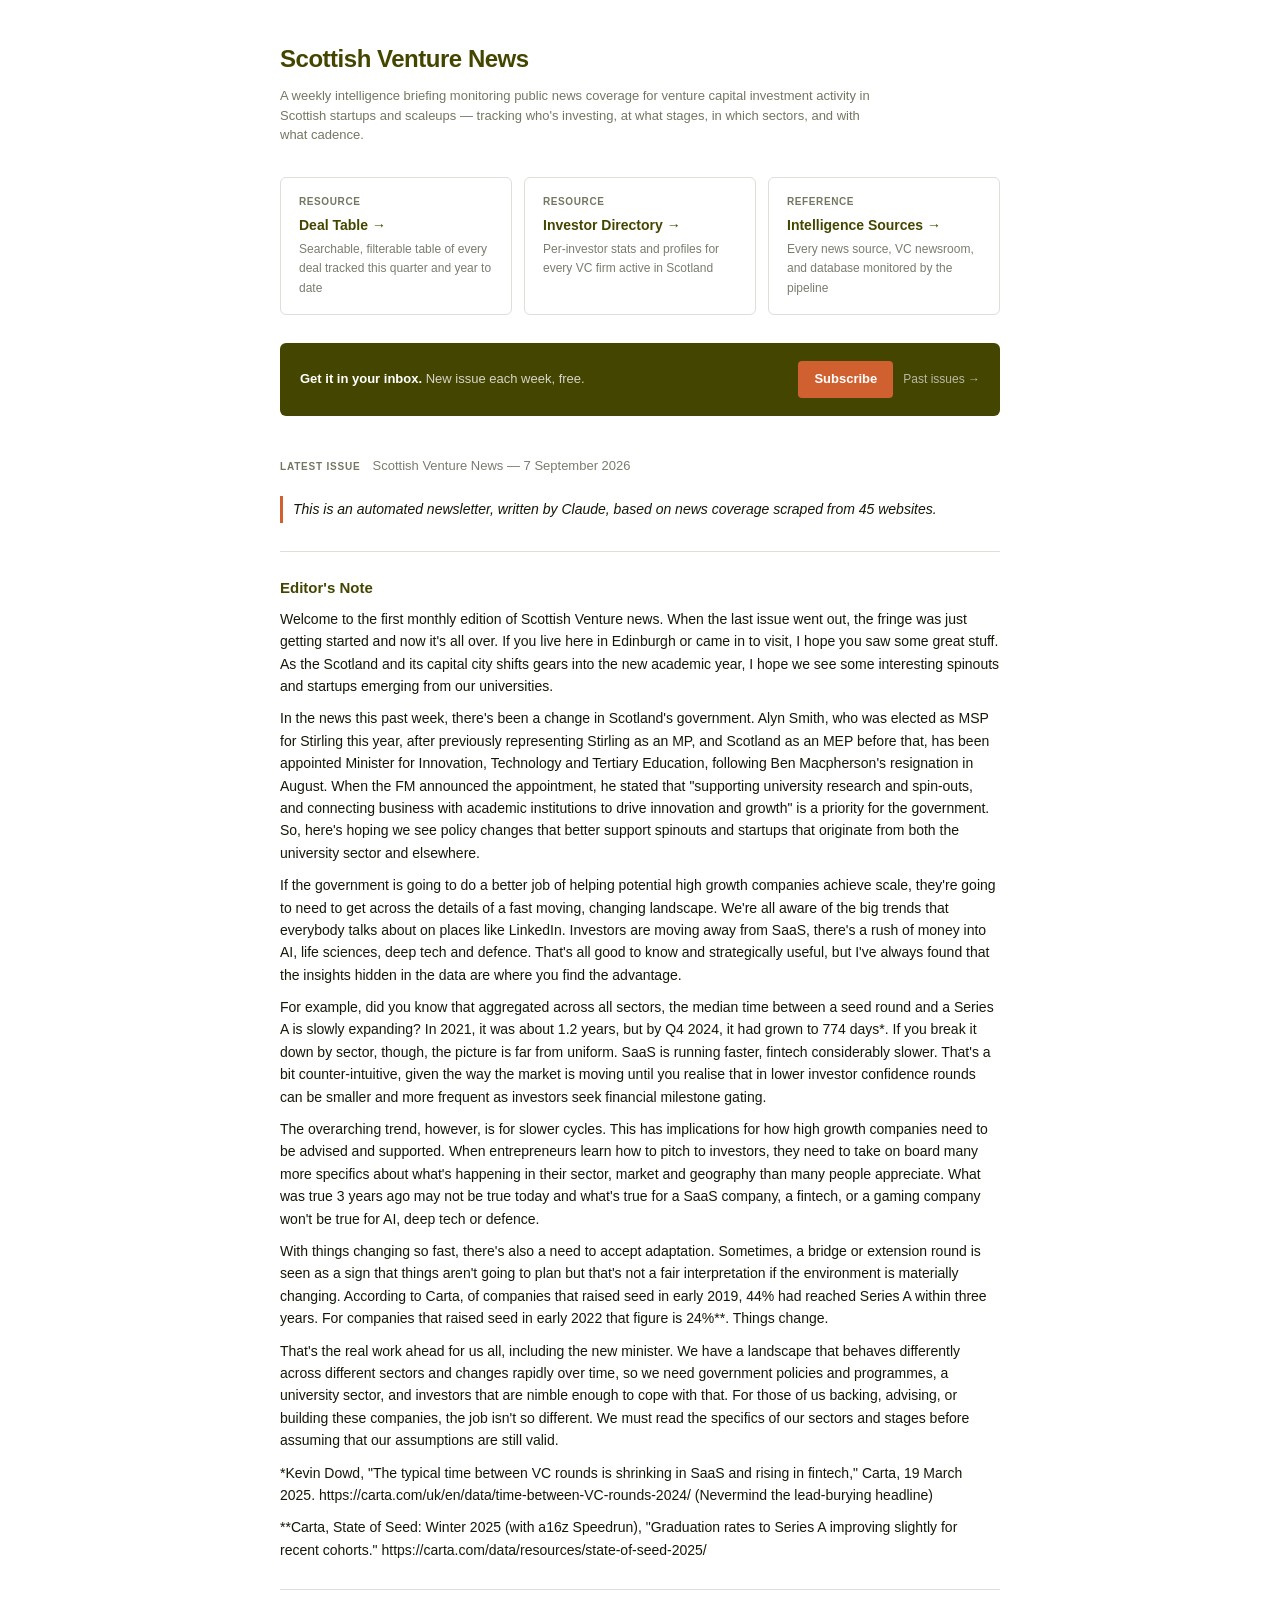
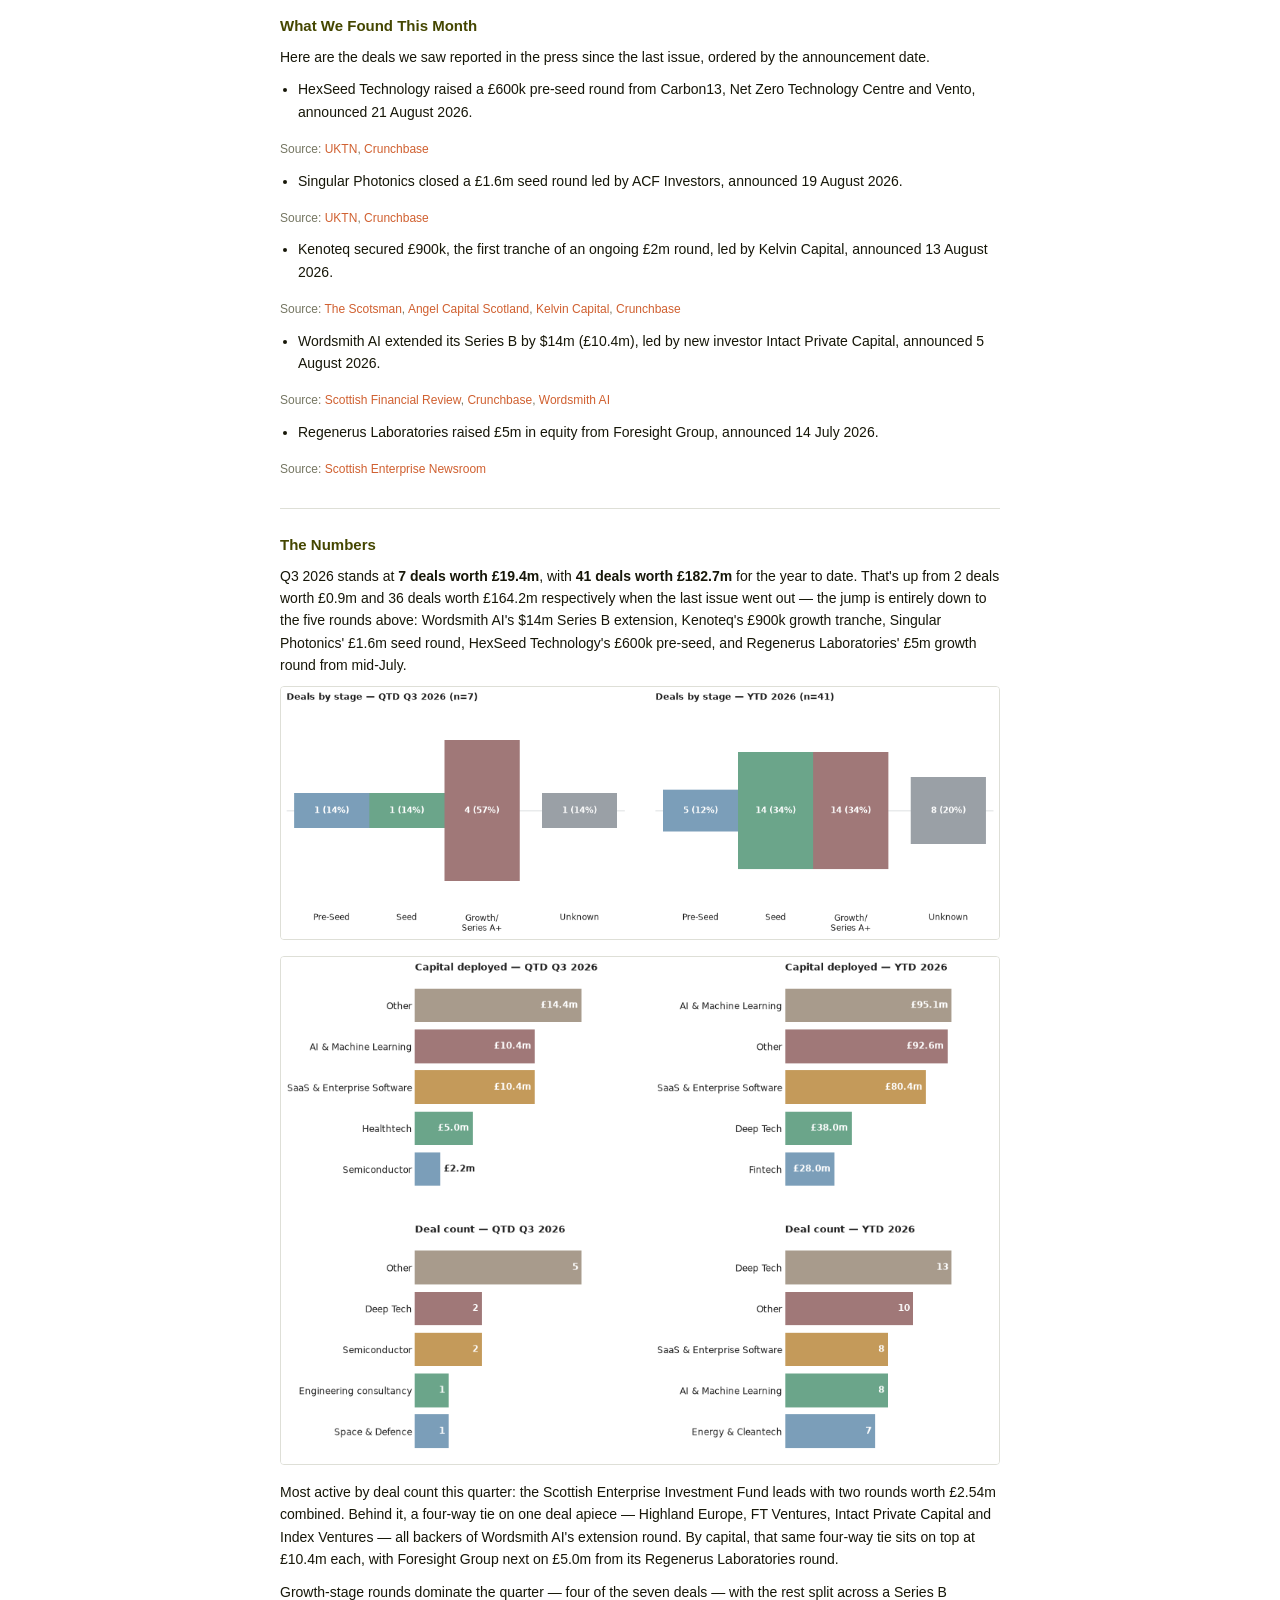
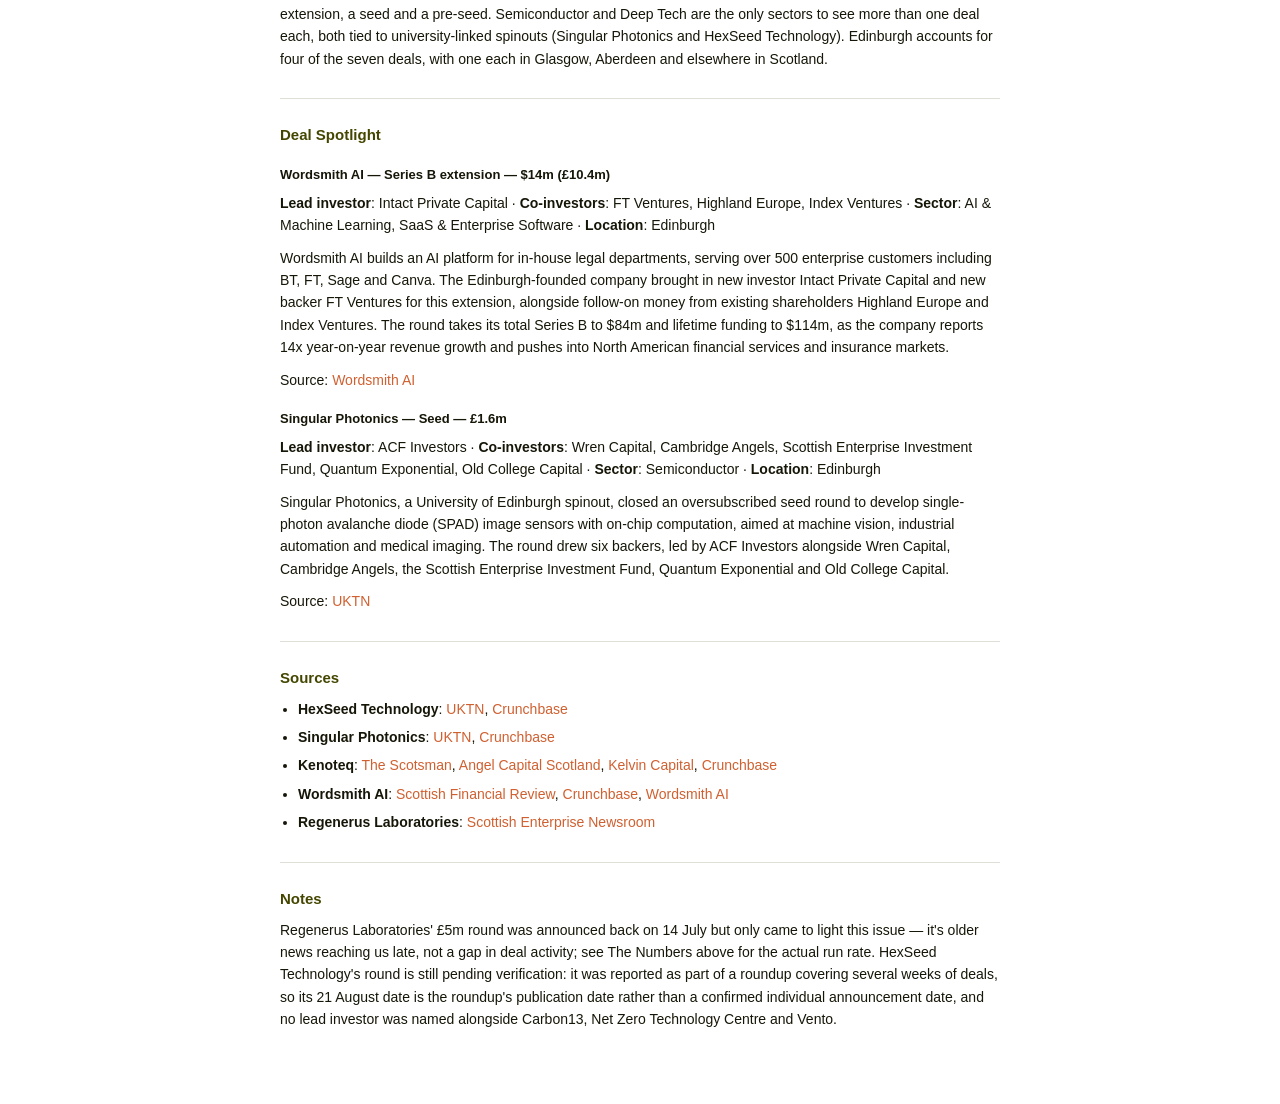
==== commit 8944f3ea: "Newsletter: 2026-09-07 Co-Authored-By: Claude Sonnet 5 <noreply@anthropic.com> Claude-Session: https" ====
--- a/docs/index.html
+++ b/docs/index.html
@@ -46,50 +46,68 @@
 
   <div class="issue-header">
     <span class="issue-label">Latest issue</span>
-    <span class="issue-title">Scottish Venture News — 3 August 2026</span>
+    <span class="issue-title">Scottish Venture News — 7 September 2026</span>
   </div>
 
   <div class="report-body">
-    <p><em>This is an automated newsletter, written by Claude, based on news coverage scraped from 44 websites.</em></p>
+    <p><em>This is an automated newsletter, written by Claude, based on news coverage scraped from 45 websites.</em></p>
 <h2>Editor's Note</h2>
-<p>From now on, Scottish Venture news will go out monthly on the first Monday of the month.</p>
-<p>Last week I talked about why VCs care so much about who's driving the company. This week, I'm going to talk about another frequent holder of equity: Universities.</p>
-<p>If you're spinning a company out of a university, the tech transfer office is an important partner, but it also has its own incentives. Often, there is a tension between the need to protect the institution's IP and generate a return and the ability of the spinout to raise growth funding down the line.</p>
-<p>A hard truth is that investors prefer companies in which more of the equity is held by people or organisations that are working to make the company successful moving forward, irrespective of who may have contributed in the past. According to the EU discussion paper for the Development of an EU Blueprint for IP Licensing and Spinoff Creation (2026), equity retention above 25% makes spinouts uninvestible unless the institution is continuing to add significant value and be a 'venture builder'. The same paper recommends a 'landing zone' of between 2-15% with low to no royalties.</p>
-<p>The guidance is based on policy convergence across Europe, including the UK. The UK's TenU USIT Guide already makes almost the same recommendation. Then there's Germany's Spinoff Framework (backed by SPRIND's IP Scorecard and IP.Deals platform), the Netherlands' national IP deal terms, Switzerland's ETH Zurich express licence model, and Denmark's Guide to University Standard Licensing, all of which call for less equity retention and simpler terms.</p>
-<p>So why would high equity retention matter so much? As a recent investor once asked me 'Why can't it just be diluted out?'. The problem is that founder equity dilution compounds. A VC doing the maths on a cap table isn't judging the university for being greedy, it's judging whether there's enough left in the pot, after every future round, for the founders and team to still be motivated to grind through the next five years.</p>
-<p>If you're spinning out, it's useful to know that Universities are being told by their funders that lower equity retention increases the chances of company success. Ask what the institution is actually contributing beyond the licence (capital, people, infrastructure). The level of equity that you get to take with you should be a fair reflection of the level of risk that you are taking.</p>
-<p>Last week's point was that entrepreneurs need to choose investors carefully because it's a long-term partnership with real consequences. Your university is a partner too. Negotiate it like one.</p>
-<p>*Discussion Paper for the Development of an EU Blueprint for IP Licensing and Spinoff Creation, European Commission DG Research & Innovation, 2026.</p>
-<h2>What We Found This Week</h2>
-<p>Here are the deals we saw reported in the press this week, ordered by the announcement date.</p>
-<div class="deal-block">
-<p><strong>Quickblock</strong> (Stirling) raised £940k in combined equity and grant funding, led by Equity Gap alongside the University of Strathclyde (via Strathclyde Inspire) and the Scottish Enterprise Investment Fund — 23 July 2026.</p>
-<p class="deal-source"><em>Source: <a href="https://www.scottish-enterprise-mediacentre.com/news/quickblock-secures-gbp-940-000-to-scale-defence-infrastructure-solutions-across-europe">Scottish Enterprise Newsroom</a>, <a href="https://www.crunchbase.com/discover/funding_rounds/e3120c30307a4df552a2e1c7559da4a2">crunchbase.com</a></em></p>
-</div>
-<p><em>Correction: an earlier version of this issue also listed "Xburo" as a second new deal this week. That was the same Xburo UK growth investment from Chiltern Capital already reported in the 27 July issue, picked up here from a second source (Scottish Business News) under a slightly different company-name spelling. It's been merged into the existing ledger record rather than counted as a separate deal — see the corrected figures below. The second source has been added to that deal's citations.</em></p>
+<p>Welcome to the first monthly edition of Scottish Venture news. When the last issue went out, the fringe was just getting started and now it's all over. If you live here in Edinburgh or came in to visit, I hope you saw some great stuff. As the Scotland and its capital city shifts gears into the new academic year, I hope we see some interesting spinouts and startups emerging from our universities.</p>
+<p>In the news this past week, there's been a change in Scotland's government. Alyn Smith, who was elected as MSP for Stirling this year, after previously representing Stirling as an MP, and Scotland as an MEP before that, has been appointed Minister for Innovation, Technology and Tertiary Education, following Ben Macpherson's resignation in August. When the FM announced the appointment, he stated that "supporting university research and spin-outs, and connecting business with academic institutions to drive innovation and growth" is a priority for the government. So, here's hoping we see policy changes that better support spinouts and startups that originate from both the university sector and elsewhere.</p>
+<p>If the government is going to do a better job of helping potential high growth companies achieve scale, they're going to need to get across the details of a fast moving, changing landscape. We're all aware of the big trends that everybody talks about on places like LinkedIn. Investors are moving away from SaaS, there's a rush of money into AI, life sciences, deep tech and defence. That's all good to know and strategically useful, but I've always found that the insights hidden in the data are where you find the advantage.</p>
+<p>For example, did you know that aggregated across all sectors, the median time between a seed round and a Series A is slowly expanding? In 2021, it was about 1.2 years, but by Q4 2024, it had grown to 774 days*. If you break it down by sector, though, the picture is far from uniform. SaaS is running faster, fintech considerably slower. That's a bit counter-intuitive, given the way the market is moving until you realise that in lower investor confidence rounds can be smaller and more frequent as investors seek financial milestone gating.</p>
+<p>The overarching trend, however, is for slower cycles. This has implications for how high growth companies need to be advised and supported. When entrepreneurs learn how to pitch to investors, they need to take on board many more specifics about what's happening in their sector, market and geography than many people appreciate. What was true 3 years ago may not be true today and what's true for a SaaS company, a fintech, or a gaming company won't be true for AI, deep tech or defence.</p>
+<p>With things changing so fast, there's also a need to accept adaptation. Sometimes, a bridge or extension round is seen as a sign that things aren't going to plan but that's not a fair interpretation if the environment is materially changing. According to Carta, of companies that raised seed in early 2019, 44% had reached Series A within three years. For companies that raised seed in early 2022 that figure is 24%**. Things change.</p>
+<p>That's the real work ahead for us all, including the new minister. We have a landscape that behaves differently across different sectors and changes rapidly over time, so we need government policies and programmes, a university sector, and investors that are nimble enough to cope with that. For those of us backing, advising, or building these companies, the job isn't so different. We must read the specifics of our sectors and stages before assuming that our assumptions are still valid.</p>
+<p>*Kevin Dowd, "The typical time between VC rounds is shrinking in SaaS and rising in fintech," Carta, 19 March 2025. https://carta.com/uk/en/data/time-between-VC-rounds-2024/ (Nevermind the lead-burying headline)</p>
+<p>**Carta, State of Seed: Winter 2025 (with a16z Speedrun), "Graduation rates to Series A improving slightly for recent cohorts." https://carta.com/data/resources/state-of-seed-2025/</p>
+<h2>What We Found This Month</h2>
+<p>Here are the deals we saw reported in the press since the last issue, ordered by the announcement date.</p>
+<ul>
+<li>HexSeed Technology raised a £600k pre-seed round from Carbon13, Net Zero Technology Centre and Vento, announced 21 August 2026.</li>
+</ul>
+<p><em>Source: <a href="https://www.uktech.news/funding/uk-tech-funding-roundup-this-weeks-deals-from-callosum-to-economad-20260821">UKTN</a>, <a href="https://www.crunchbase.com/organization/hexseed-technology">Crunchbase</a></em></p>
+<ul>
+<li>Singular Photonics closed a £1.6m seed round led by ACF Investors, announced 19 August 2026.</li>
+</ul>
+<p><em>Source: <a href="https://www.uktech.news/semiconductor/university-of-edinburgh-spinout-singular-photonics-secures-1-6m-20260819?utm_source=scottish%20enterprise&utm_medium=social&utm_term=linkedin&utm_content=7f228721-395e-4393-80ff-30872f342382&utm_campaign=se_web">UKTN</a>, <a href="https://www.crunchbase.com/organization/singular-photonics">Crunchbase</a></em></p>
+<ul>
+<li>Kenoteq secured £900k, the first tranche of an ongoing £2m round, led by Kelvin Capital, announced 13 August 2026.</li>
+</ul>
+<p><em>Source: <a href="https://www.scotsman.com/business/scottish-firm-behind-green-building-bricks-secures-ps900k-growth-backing-8918340">The Scotsman</a>, <a href="https://angelcapital.scot/deals/kenoteq-secures-just-under-900000-investment-to-accelerate-commercial-growth/">Angel Capital Scotland</a>, <a href="https://www.kelvincapital.com/2026/08/21/kenoteq-secures-just-under-900000-investment-to-accelerate-commercial-growth/">Kelvin Capital</a>, <a href="https://www.crunchbase.com/organization/kenoteq">Crunchbase</a></em></p>
+<ul>
+<li>Wordsmith AI extended its Series B by $14m (£10.4m), led by new investor Intact Private Capital, announced 5 August 2026.</li>
+</ul>
+<p><em>Source: <a href="https://scottishfinancialreview.com/2026/08/06/ft-ventures-invests-as-wordsmith-ai-raises-14m/">Scottish Financial Review</a>, <a href="https://www.crunchbase.com/organization/wordsmith">Crunchbase</a>, <a href="https://www.wordsmith.ai/blog/wordsmith-extends-series-b-with-investment-from-intact-private-capital-and-ft-ventures">Wordsmith AI</a></em></p>
+<ul>
+<li>Regenerus Laboratories raised £5m in equity from Foresight Group, announced 14 July 2026.</li>
+</ul>
+<p><em>Source: <a href="https://www.scottish-enterprise-mediacentre.com/news/regenerus-laboratories-secures-a-combined-gbp-8m-investment-to-expand-advance-diagnostic-testing-platform-internationally">Scottish Enterprise Newsroom</a></em></p>
 <h2>The Numbers</h2>
-<p>Q3 2026 stands at <strong>2 deals worth £0.9m</strong> so far, taking the year-to-date total to <strong>36 deals worth £164.2m</strong>. That's up on the last issue by 1 deal and £0.9m for the quarter, and by 1 deal and £4.5m for the year — Quickblock's £940k raise, above, accounts for the added deal, with the rest of the year-to-date capital move reflecting updates to figures already on the books from earlier in the year.</p>
-<p><img src="charts/2026-08-03_stage.png" alt="Deals by stage — this quarter" class="report-img"></p>
-<p><img src="charts/2026-08-03_sector.png" alt="Deals by sector — this quarter" class="report-img"></p>
-<ul>
-<li>By deal count: Chiltern Capital, Equity Gap, the Scottish Enterprise Investment Fund and the University of Strathclyde (via Strathclyde Inspire) are tied at one deal each.</li>
-<li>By capital deployed: Equity Gap, the Scottish Enterprise Investment Fund and the University of Strathclyde are tied at the top with £940k apiece — all three co-invested in the same Quickblock round; Chiltern Capital's deal was for an undisclosed amount.</li>
-</ul>
-<p>The quarter's two deals split evenly by stage so far — Xburo UK's growth-stage engineering-consultancy investment from Chiltern Capital, and Quickblock's defence-infrastructure raise. Glasgow and Stirling have each hosted one of the two deals this quarter; Edinburgh hasn't had one yet.</p>
+<p>Q3 2026 stands at <strong>7 deals worth £19.4m</strong>, with <strong>41 deals worth £182.7m</strong> for the year to date. That's up from 2 deals worth £0.9m and 36 deals worth £164.2m respectively when the last issue went out — the jump is entirely down to the five rounds above: Wordsmith AI's $14m Series B extension, Kenoteq's £900k growth tranche, Singular Photonics' £1.6m seed round, HexSeed Technology's £600k pre-seed, and Regenerus Laboratories' £5m growth round from mid-July.</p>
+<p><img src="charts/2026-09-07_stage.png" alt="Deals by stage — this quarter" class="report-img"></p>
+<p><img src="charts/2026-09-07_sector.png" alt="Deals by sector — this quarter" class="report-img"></p>
+<p>Most active by deal count this quarter: the Scottish Enterprise Investment Fund leads with two rounds worth £2.54m combined. Behind it, a four-way tie on one deal apiece — Highland Europe, FT Ventures, Intact Private Capital and Index Ventures — all backers of Wordsmith AI's extension round. By capital, that same four-way tie sits on top at £10.4m each, with Foresight Group next on £5.0m from its Regenerus Laboratories round.</p>
+<p>Growth-stage rounds dominate the quarter — four of the seven deals — with the rest split across a Series B extension, a seed and a pre-seed. Semiconductor and Deep Tech are the only sectors to see more than one deal each, both tied to university-linked spinouts (Singular Photonics and HexSeed Technology). Edinburgh accounts for four of the seven deals, with one each in Glasgow, Aberdeen and elsewhere in Scotland.</p>
 <h2>Deal Spotlight</h2>
-<h3>Quickblock — Equity & Grant Funding — £940k</h3>
-<p><strong>Lead investor</strong>: Equity Gap · <strong>Co-investors</strong>: University of Strathclyde (Strathclyde Inspire), Scottish Enterprise Investment Fund · <strong>Sector</strong>: Space & Defence · <strong>Location</strong>: Stirling</p>
-<p>Quickblock makes rapidly deployable modular infrastructure for defence, security and humanitarian use — the kind of quick-assembly shelters used by military and disaster-response teams. It closed a £940,000 round combining new equity investment with innovation grant funding: the equity portion was led by Edinburgh's Equity Gap alongside the University of Strathclyde (via its Strathclyde Inspire fund) and the Scottish Enterprise Investment Fund, while separate grant funding came from Scottish Enterprise and Innovate UK. The company says the money will go toward European expansion, added commercial capacity and production capability, pointing to rising NATO defence spending as a tailwind.</p>
-<p>Source: <a href="https://www.scottish-enterprise-mediacentre.com/news/quickblock-secures-gbp-940-000-to-scale-defence-infrastructure-solutions-across-europe">Scottish Enterprise Newsroom</a></p>
+<h3>Wordsmith AI — Series B extension — $14m (£10.4m)</h3>
+<p><strong>Lead investor</strong>: Intact Private Capital · <strong>Co-investors</strong>: FT Ventures, Highland Europe, Index Ventures · <strong>Sector</strong>: AI & Machine Learning, SaaS & Enterprise Software · <strong>Location</strong>: Edinburgh</p>
+<p>Wordsmith AI builds an AI platform for in-house legal departments, serving over 500 enterprise customers including BT, FT, Sage and Canva. The Edinburgh-founded company brought in new investor Intact Private Capital and new backer FT Ventures for this extension, alongside follow-on money from existing shareholders Highland Europe and Index Ventures. The round takes its total Series B to $84m and lifetime funding to $114m, as the company reports 14x year-on-year revenue growth and pushes into North American financial services and insurance markets.</p>
+<p>Source: <a href="https://www.wordsmith.ai/blog/wordsmith-extends-series-b-with-investment-from-intact-private-capital-and-ft-ventures">Wordsmith AI</a></p>
+<h3>Singular Photonics — Seed — £1.6m</h3>
+<p><strong>Lead investor</strong>: ACF Investors · <strong>Co-investors</strong>: Wren Capital, Cambridge Angels, Scottish Enterprise Investment Fund, Quantum Exponential, Old College Capital · <strong>Sector</strong>: Semiconductor · <strong>Location</strong>: Edinburgh</p>
+<p>Singular Photonics, a University of Edinburgh spinout, closed an oversubscribed seed round to develop single-photon avalanche diode (SPAD) image sensors with on-chip computation, aimed at machine vision, industrial automation and medical imaging. The round drew six backers, led by ACF Investors alongside Wren Capital, Cambridge Angels, the Scottish Enterprise Investment Fund, Quantum Exponential and Old College Capital.</p>
+<p>Source: <a href="https://www.uktech.news/semiconductor/university-of-edinburgh-spinout-singular-photonics-secures-1-6m-20260819?utm_source=scottish%20enterprise&utm_medium=social&utm_term=linkedin&utm_content=7f228721-395e-4393-80ff-30872f342382&utm_campaign=se_web">UKTN</a></p>
 <h2>Sources</h2>
 <ul>
-<li><strong>Quickblock</strong>: <a href="https://www.scottish-enterprise-mediacentre.com/news/quickblock-secures-gbp-940-000-to-scale-defence-infrastructure-solutions-across-europe">Scottish Enterprise Newsroom</a>, <a href="https://www.crunchbase.com/discover/funding_rounds/e3120c30307a4df552a2e1c7559da4a2">crunchbase.com</a></li>
-<li><strong>Xburo UK</strong> (see correction above — not a new deal this week): <a href="https://scottishbusinessnews.net/business-advisers-hailed-as-engineering-firm-secures-investment-for-major-expansion/">Scottish Business News</a></li>
+<li><strong>HexSeed Technology</strong>: <a href="https://www.uktech.news/funding/uk-tech-funding-roundup-this-weeks-deals-from-callosum-to-economad-20260821">UKTN</a>, <a href="https://www.crunchbase.com/organization/hexseed-technology">Crunchbase</a></li>
+<li><strong>Singular Photonics</strong>: <a href="https://www.uktech.news/semiconductor/university-of-edinburgh-spinout-singular-photonics-secures-1-6m-20260819?utm_source=scottish%20enterprise&utm_medium=social&utm_term=linkedin&utm_content=7f228721-395e-4393-80ff-30872f342382&utm_campaign=se_web">UKTN</a>, <a href="https://www.crunchbase.com/organization/singular-photonics">Crunchbase</a></li>
+<li><strong>Kenoteq</strong>: <a href="https://www.scotsman.com/business/scottish-firm-behind-green-building-bricks-secures-ps900k-growth-backing-8918340">The Scotsman</a>, <a href="https://angelcapital.scot/deals/kenoteq-secures-just-under-900000-investment-to-accelerate-commercial-growth/">Angel Capital Scotland</a>, <a href="https://www.kelvincapital.com/2026/08/21/kenoteq-secures-just-under-900000-investment-to-accelerate-commercial-growth/">Kelvin Capital</a>, <a href="https://www.crunchbase.com/organization/kenoteq">Crunchbase</a></li>
+<li><strong>Wordsmith AI</strong>: <a href="https://scottishfinancialreview.com/2026/08/06/ft-ventures-invests-as-wordsmith-ai-raises-14m/">Scottish Financial Review</a>, <a href="https://www.crunchbase.com/organization/wordsmith">Crunchbase</a>, <a href="https://www.wordsmith.ai/blog/wordsmith-extends-series-b-with-investment-from-intact-private-capital-and-ft-ventures">Wordsmith AI</a></li>
+<li><strong>Regenerus Laboratories</strong>: <a href="https://www.scottish-enterprise-mediacentre.com/news/regenerus-laboratories-secures-a-combined-gbp-8m-investment-to-expand-advance-diagnostic-testing-platform-internationally">Scottish Enterprise Newsroom</a></li>
 </ul>
 <h2>Notes</h2>
-<p>It was a quiet week for new announcements — just one new deal surfaced, Quickblock, dated 23 July. A second source on Xburo UK's growth investment (already reported in the 27 July issue) also came in this week — see the correction above. See The Numbers above for the actual run-rate this quarter.</p>
-<p>Quickblock's deal carries medium confidence. Its £940k package blends new equity with public grant funding — Equity Gap led the equity portion specifically, with Scottish Enterprise and Innovate UK grant money making up the rest.</p>
+<p>Regenerus Laboratories' £5m round was announced back on 14 July but only came to light this issue — it's older news reaching us late, not a gap in deal activity; see The Numbers above for the actual run rate. HexSeed Technology's round is still pending verification: it was reported as part of a roundup covering several weeks of deals, so its 21 August date is the roundup's publication date rather than a confirmed individual announcement date, and no lead investor was named alongside Carbon13, Net Zero Technology Centre and Vento.</p>
   </div>
 
 </div>
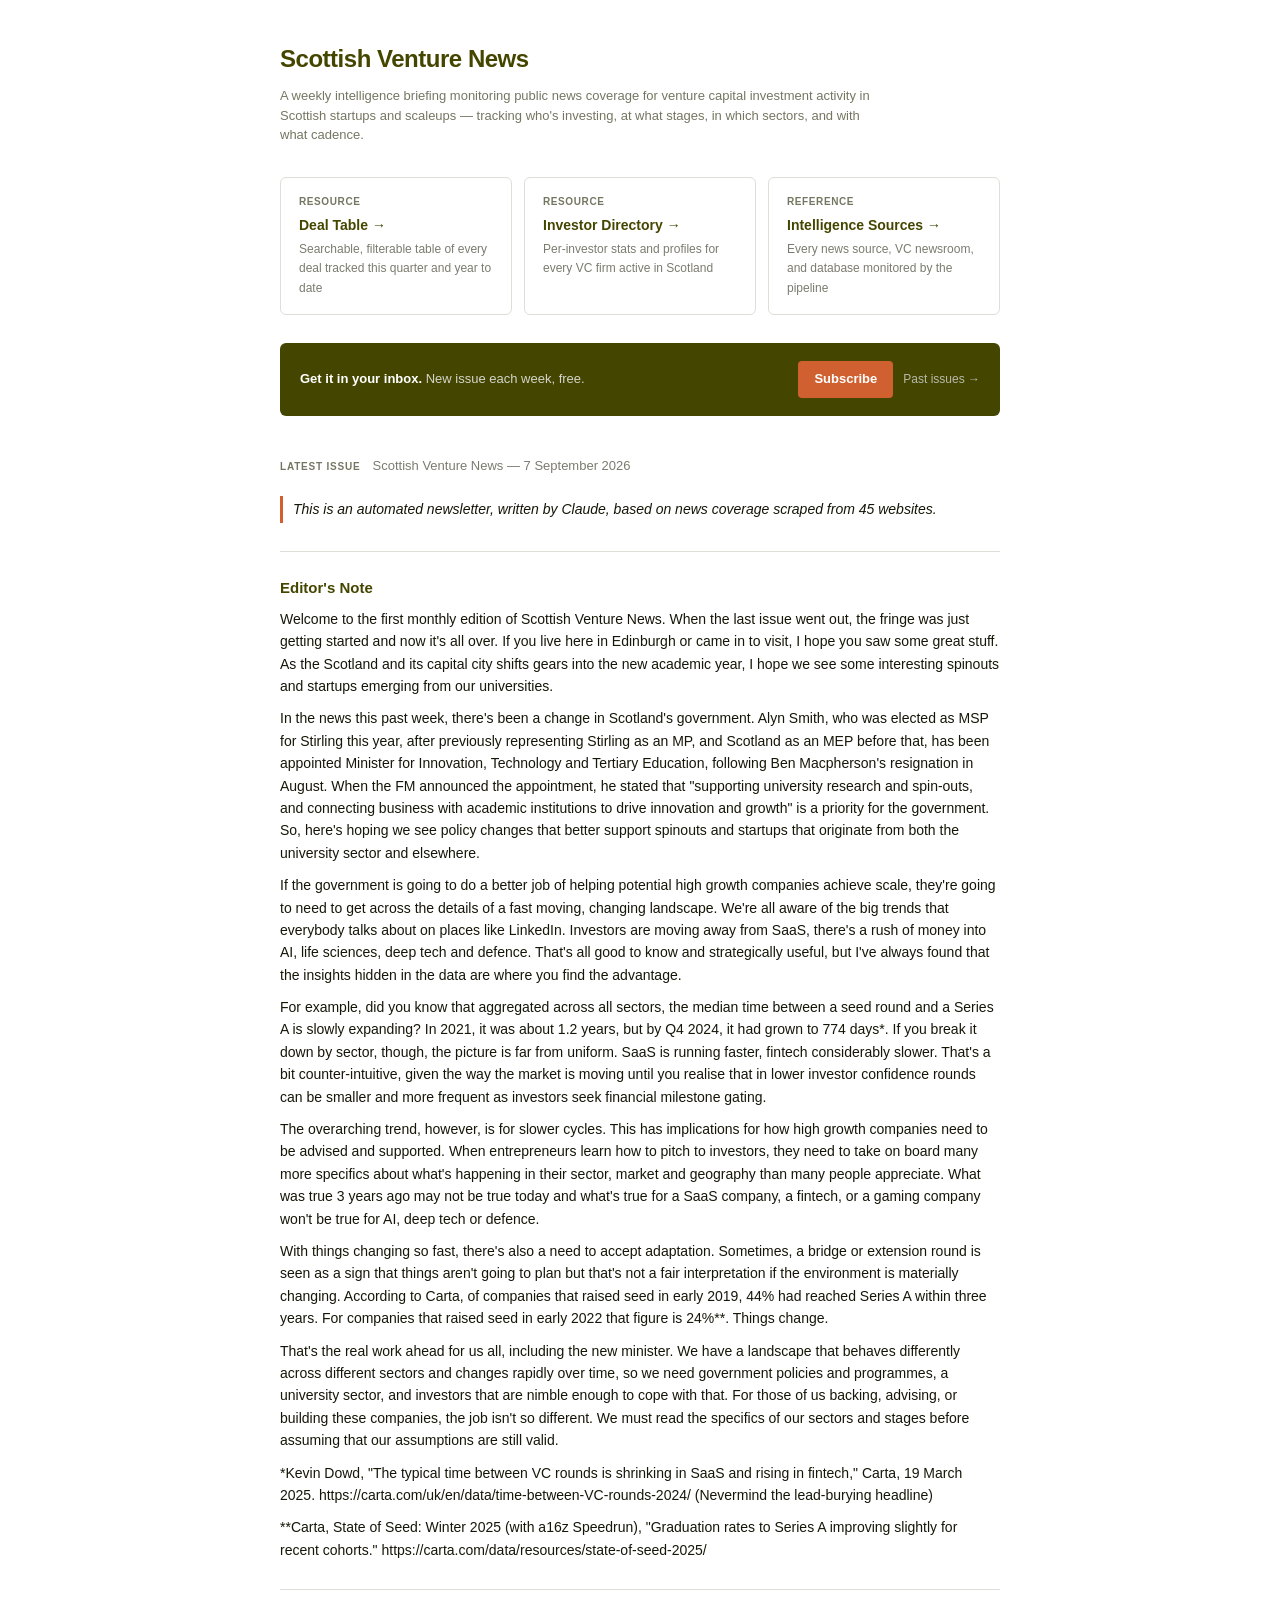
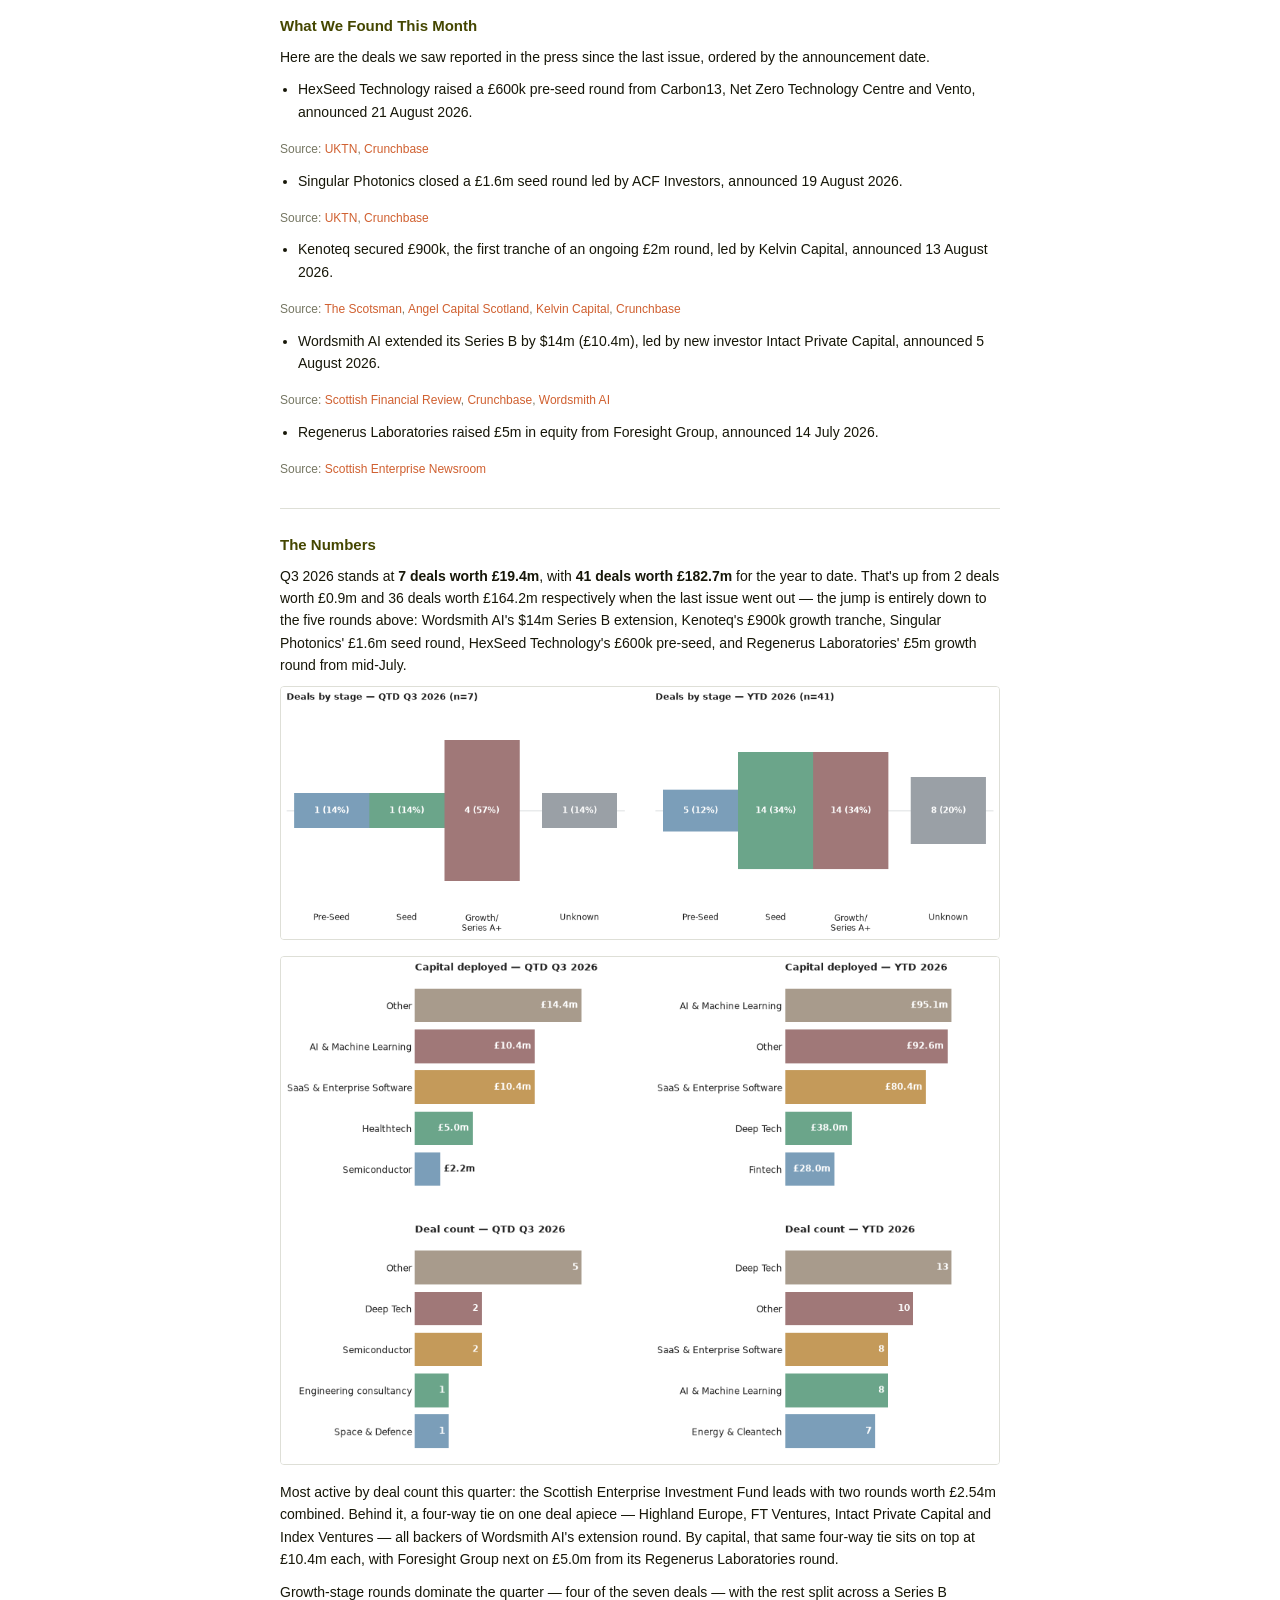
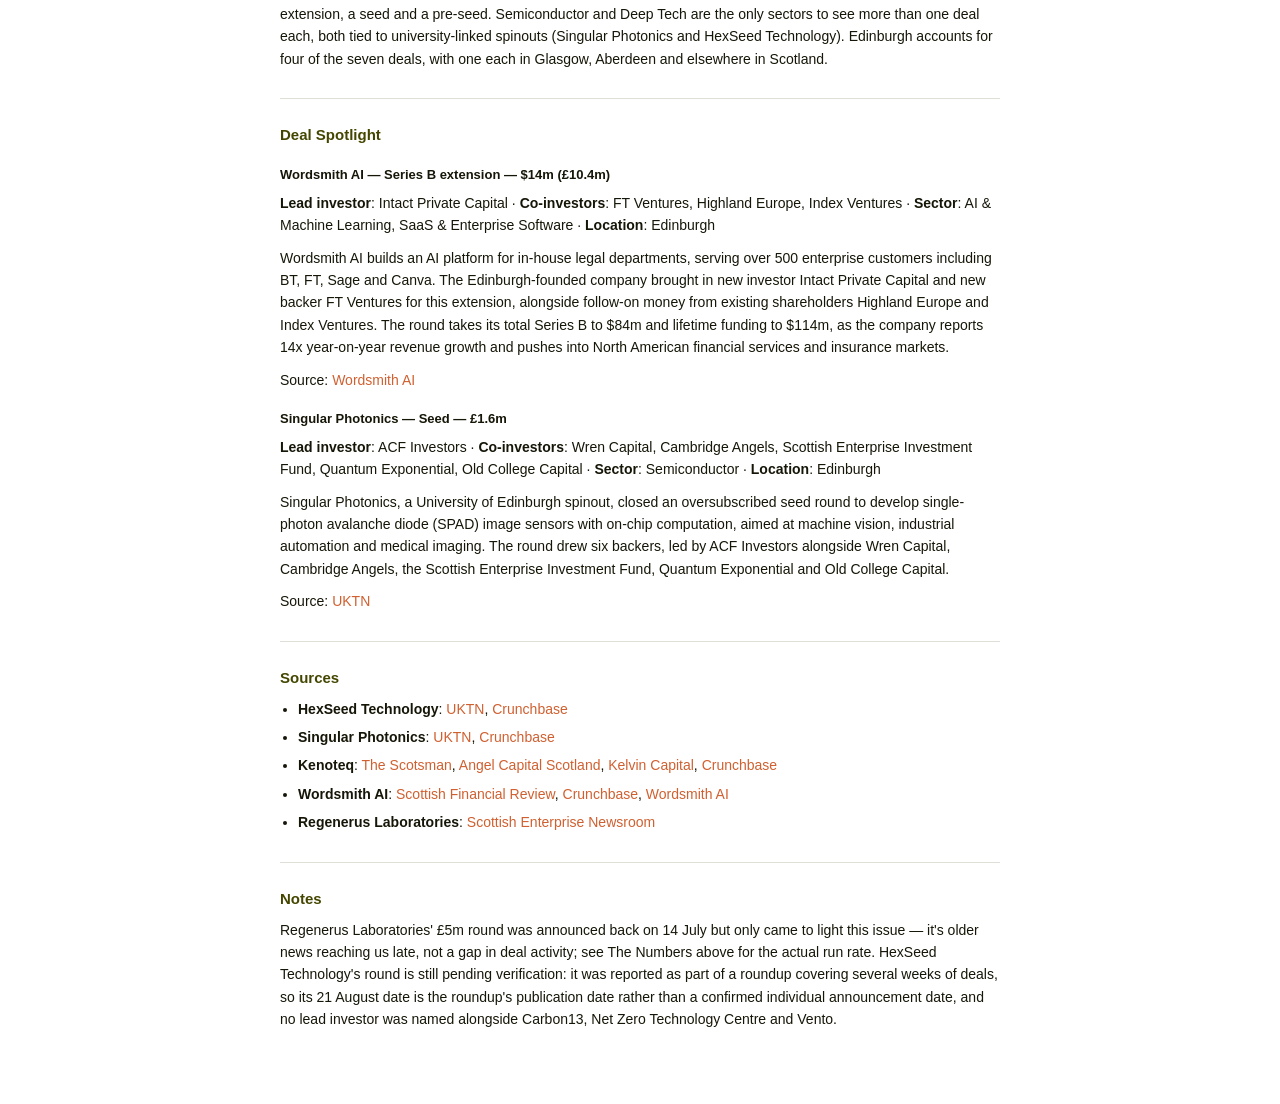
==== commit 8acee2c9: "September edition" ====
--- a/docs/index.html
+++ b/docs/index.html
@@ -52,7 +52,7 @@
   <div class="report-body">
     <p><em>This is an automated newsletter, written by Claude, based on news coverage scraped from 45 websites.</em></p>
 <h2>Editor's Note</h2>
-<p>Welcome to the first monthly edition of Scottish Venture news. When the last issue went out, the fringe was just getting started and now it's all over. If you live here in Edinburgh or came in to visit, I hope you saw some great stuff. As the Scotland and its capital city shifts gears into the new academic year, I hope we see some interesting spinouts and startups emerging from our universities.</p>
+<p>Welcome to the first monthly edition of Scottish Venture News. When the last issue went out, the fringe was just getting started and now it's all over. If you live here in Edinburgh or came in to visit, I hope you saw some great stuff. As the Scotland and its capital city shifts gears into the new academic year, I hope we see some interesting spinouts and startups emerging from our universities.</p>
 <p>In the news this past week, there's been a change in Scotland's government. Alyn Smith, who was elected as MSP for Stirling this year, after previously representing Stirling as an MP, and Scotland as an MEP before that, has been appointed Minister for Innovation, Technology and Tertiary Education, following Ben Macpherson's resignation in August. When the FM announced the appointment, he stated that "supporting university research and spin-outs, and connecting business with academic institutions to drive innovation and growth" is a priority for the government. So, here's hoping we see policy changes that better support spinouts and startups that originate from both the university sector and elsewhere.</p>
 <p>If the government is going to do a better job of helping potential high growth companies achieve scale, they're going to need to get across the details of a fast moving, changing landscape. We're all aware of the big trends that everybody talks about on places like LinkedIn. Investors are moving away from SaaS, there's a rush of money into AI, life sciences, deep tech and defence. That's all good to know and strategically useful, but I've always found that the insights hidden in the data are where you find the advantage.</p>
 <p>For example, did you know that aggregated across all sectors, the median time between a seed round and a Series A is slowly expanding? In 2021, it was about 1.2 years, but by Q4 2024, it had grown to 774 days*. If you break it down by sector, though, the picture is far from uniform. SaaS is running faster, fintech considerably slower. That's a bit counter-intuitive, given the way the market is moving until you realise that in lower investor confidence rounds can be smaller and more frequent as investors seek financial milestone gating.</p>
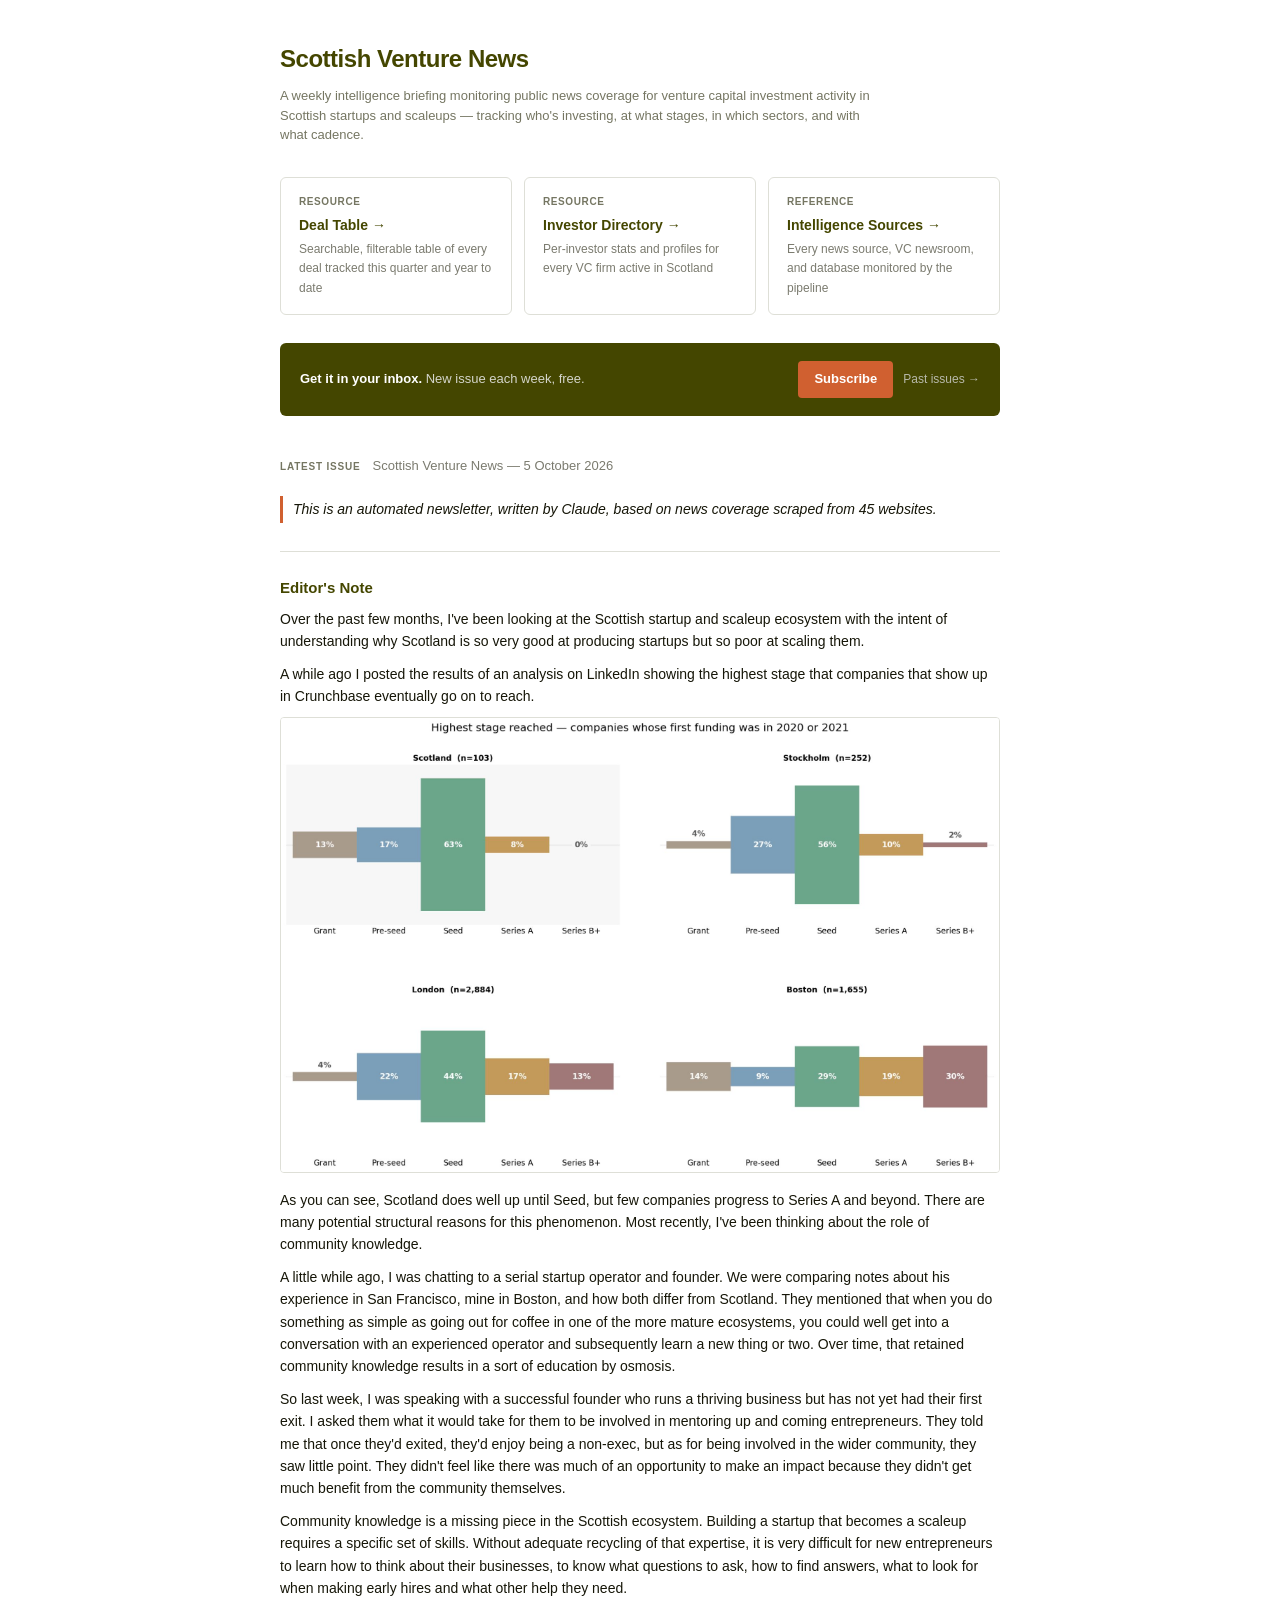
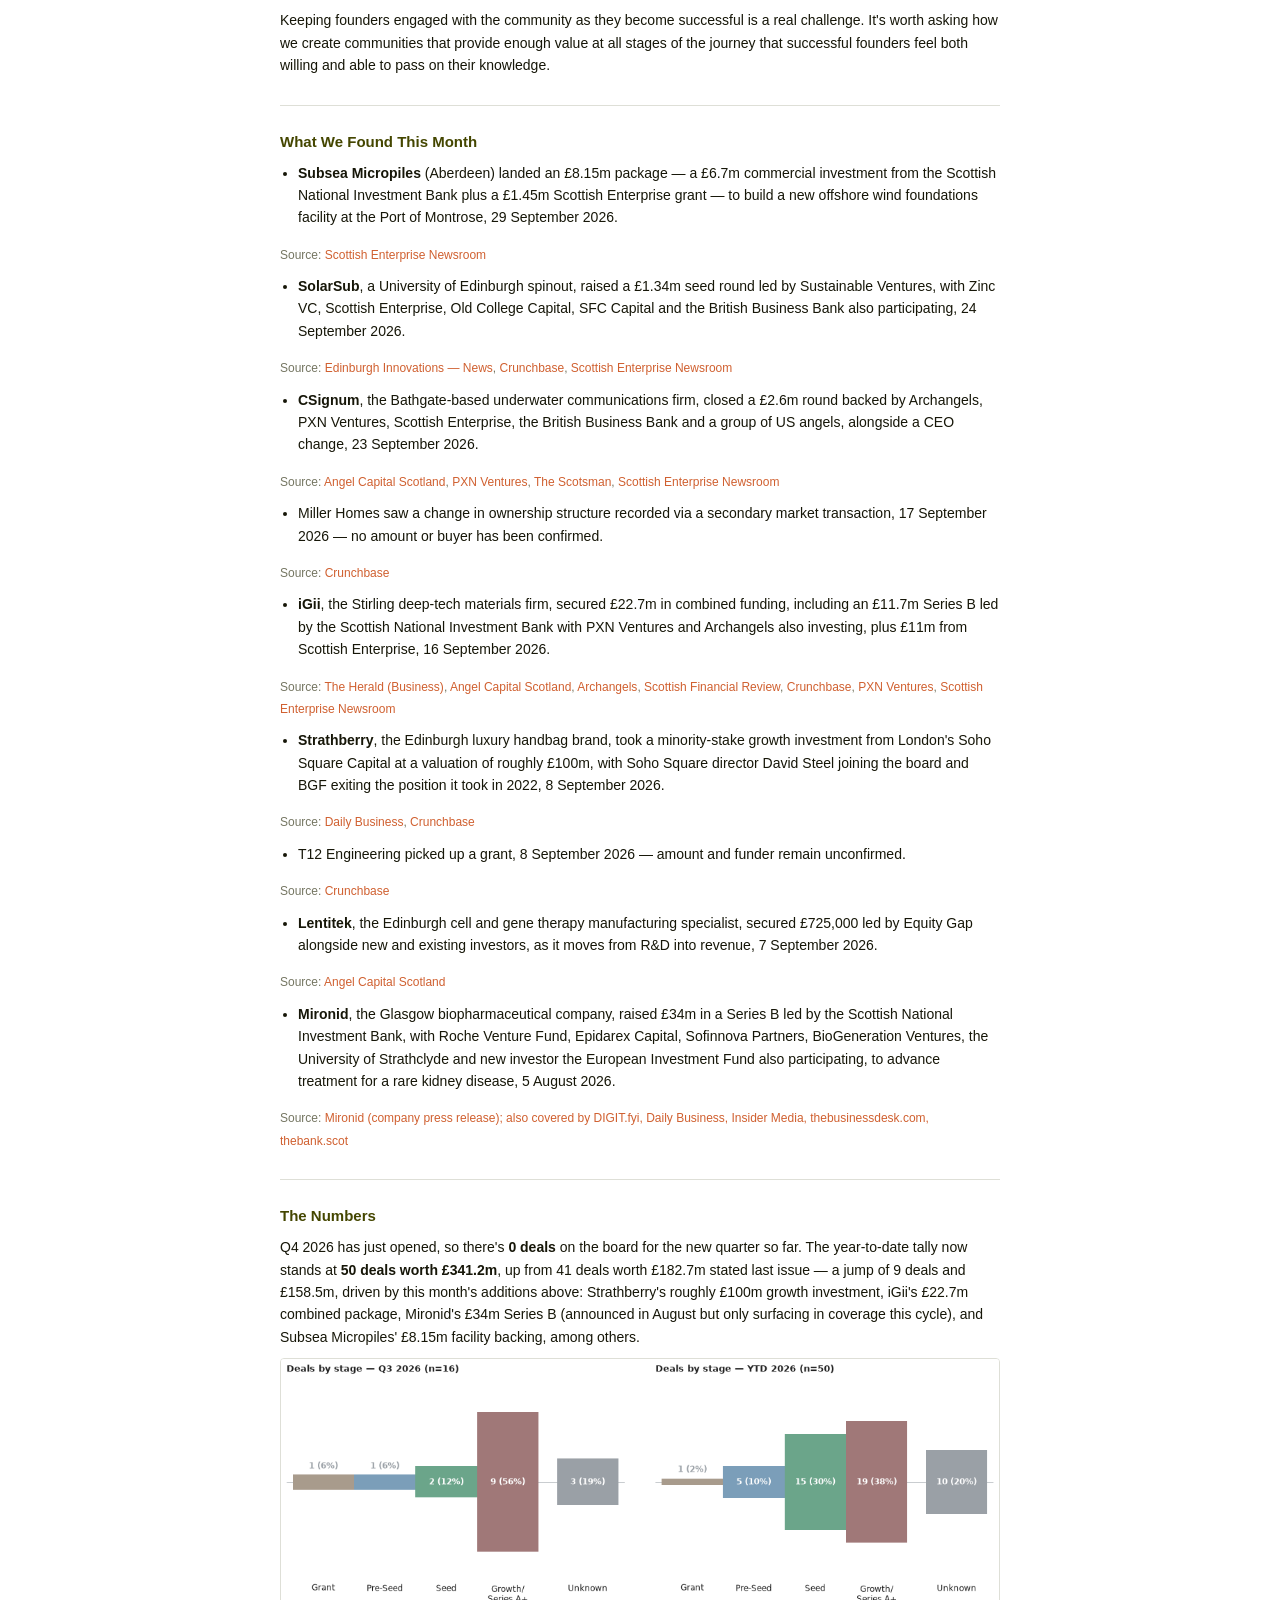
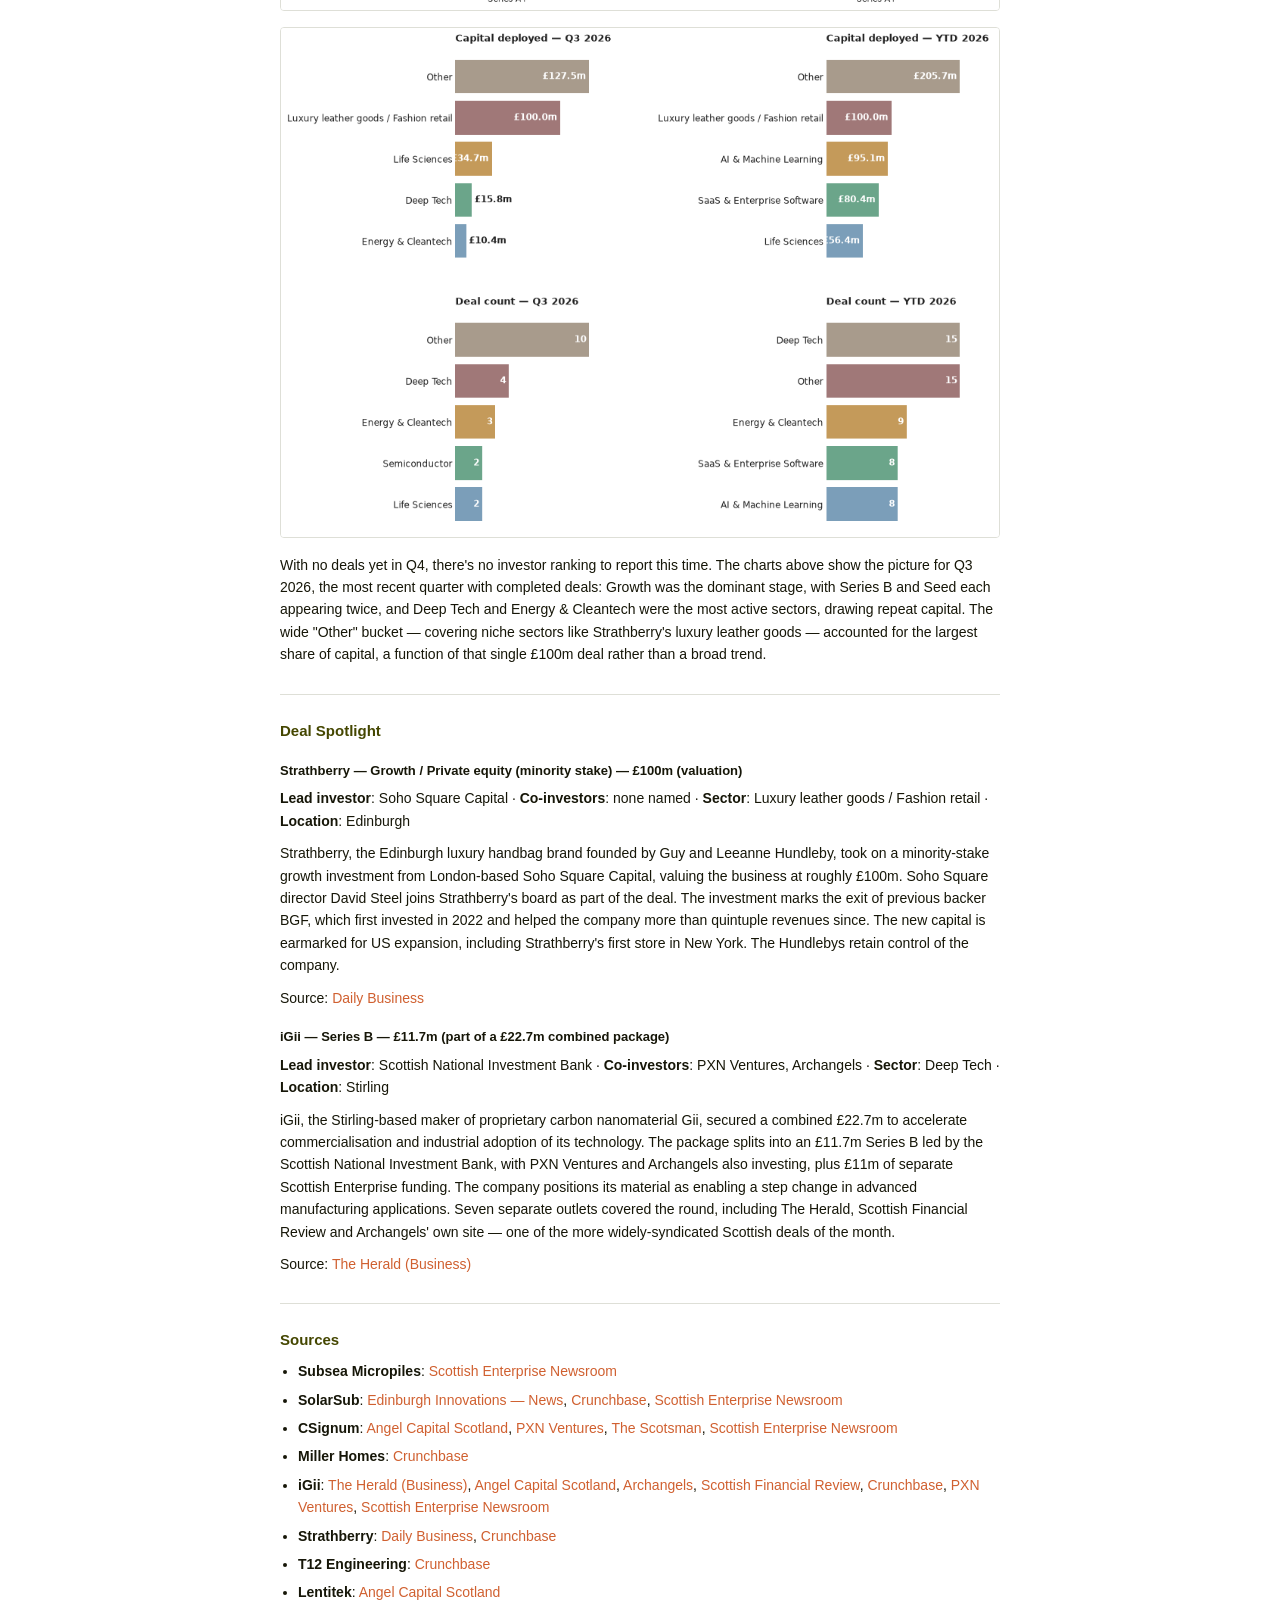
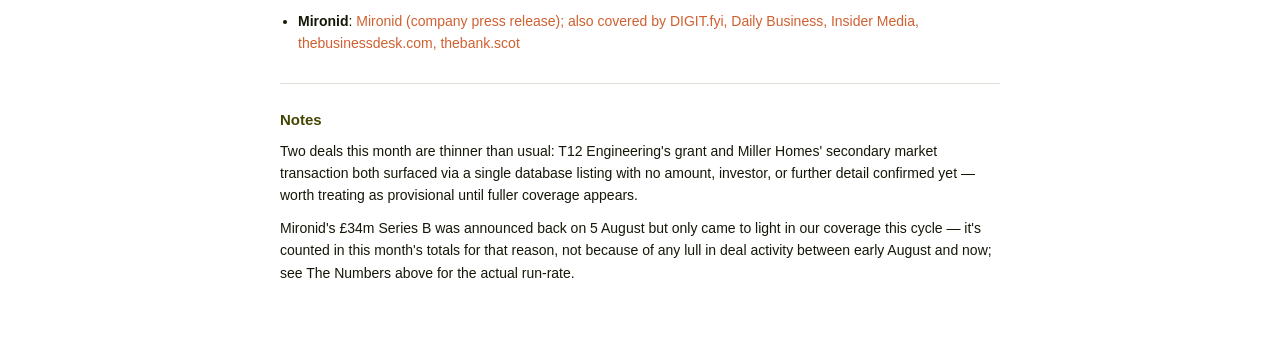
==== commit e1f0acb8: "Newsletter: 2026-10-05 Co-Authored-By: Claude Sonnet 5 <noreply@anthropic.com>" ====
--- a/docs/index.html
+++ b/docs/index.html
@@ -46,68 +46,86 @@
 
   <div class="issue-header">
     <span class="issue-label">Latest issue</span>
-    <span class="issue-title">Scottish Venture News — 7 September 2026</span>
+    <span class="issue-title">Scottish Venture News — 5 October 2026</span>
   </div>
 
   <div class="report-body">
     <p><em>This is an automated newsletter, written by Claude, based on news coverage scraped from 45 websites.</em></p>
 <h2>Editor's Note</h2>
-<p>Welcome to the first monthly edition of Scottish Venture News. When the last issue went out, the fringe was just getting started and now it's all over. If you live here in Edinburgh or came in to visit, I hope you saw some great stuff. As the Scotland and its capital city shifts gears into the new academic year, I hope we see some interesting spinouts and startups emerging from our universities.</p>
-<p>In the news this past week, there's been a change in Scotland's government. Alyn Smith, who was elected as MSP for Stirling this year, after previously representing Stirling as an MP, and Scotland as an MEP before that, has been appointed Minister for Innovation, Technology and Tertiary Education, following Ben Macpherson's resignation in August. When the FM announced the appointment, he stated that "supporting university research and spin-outs, and connecting business with academic institutions to drive innovation and growth" is a priority for the government. So, here's hoping we see policy changes that better support spinouts and startups that originate from both the university sector and elsewhere.</p>
-<p>If the government is going to do a better job of helping potential high growth companies achieve scale, they're going to need to get across the details of a fast moving, changing landscape. We're all aware of the big trends that everybody talks about on places like LinkedIn. Investors are moving away from SaaS, there's a rush of money into AI, life sciences, deep tech and defence. That's all good to know and strategically useful, but I've always found that the insights hidden in the data are where you find the advantage.</p>
-<p>For example, did you know that aggregated across all sectors, the median time between a seed round and a Series A is slowly expanding? In 2021, it was about 1.2 years, but by Q4 2024, it had grown to 774 days*. If you break it down by sector, though, the picture is far from uniform. SaaS is running faster, fintech considerably slower. That's a bit counter-intuitive, given the way the market is moving until you realise that in lower investor confidence rounds can be smaller and more frequent as investors seek financial milestone gating.</p>
-<p>The overarching trend, however, is for slower cycles. This has implications for how high growth companies need to be advised and supported. When entrepreneurs learn how to pitch to investors, they need to take on board many more specifics about what's happening in their sector, market and geography than many people appreciate. What was true 3 years ago may not be true today and what's true for a SaaS company, a fintech, or a gaming company won't be true for AI, deep tech or defence.</p>
-<p>With things changing so fast, there's also a need to accept adaptation. Sometimes, a bridge or extension round is seen as a sign that things aren't going to plan but that's not a fair interpretation if the environment is materially changing. According to Carta, of companies that raised seed in early 2019, 44% had reached Series A within three years. For companies that raised seed in early 2022 that figure is 24%**. Things change.</p>
-<p>That's the real work ahead for us all, including the new minister. We have a landscape that behaves differently across different sectors and changes rapidly over time, so we need government policies and programmes, a university sector, and investors that are nimble enough to cope with that. For those of us backing, advising, or building these companies, the job isn't so different. We must read the specifics of our sectors and stages before assuming that our assumptions are still valid.</p>
-<p>*Kevin Dowd, "The typical time between VC rounds is shrinking in SaaS and rising in fintech," Carta, 19 March 2025. https://carta.com/uk/en/data/time-between-VC-rounds-2024/ (Nevermind the lead-burying headline)</p>
-<p>**Carta, State of Seed: Winter 2025 (with a16z Speedrun), "Graduation rates to Series A improving slightly for recent cohorts." https://carta.com/data/resources/state-of-seed-2025/</p>
+<p>Over the past few months, I've been looking at the Scottish startup and scaleup ecosystem with the intent of understanding why Scotland is so very good at producing startups but so poor at scaling them.</p>
+<p>A while ago I posted the results of an analysis on LinkedIn showing the highest stage that companies that show up in Crunchbase eventually go on to reach.</p>
+<p><img src="1781530059758.jpeg" alt="Graph comparing the highest venture funding stage reached by funded companies in Scotland, London, Stockholm and Boston. Scottish companies disproportionately top out at Seed, with very few progressing to series A and beyond" class="report-img"></p>
+<p>As you can see, Scotland does well up until Seed, but few companies progress to Series A and beyond. There are many potential structural reasons for this phenomenon. Most recently, I've been thinking about the role of community knowledge.</p>
+<p>A little while ago, I was chatting to a serial startup operator and founder. We were comparing notes about his experience in San Francisco, mine in Boston, and how both differ from Scotland. They mentioned that when you do something as simple as going out for coffee in one of the more mature ecosystems, you could well get into a conversation with an experienced operator and subsequently learn a new thing or two. Over time, that retained community knowledge results in a sort of education by osmosis.</p>
+<p>So last week, I was speaking with a successful founder who runs a thriving business but has not yet had their first exit. I asked them what it would take for them to be involved in mentoring up and coming entrepreneurs. They told me that once they'd exited, they'd enjoy being a non-exec, but as for being involved in the wider community, they saw little point. They didn't feel like there was much of an opportunity to make an impact because they didn't get much benefit from the community themselves.</p>
+<p>Community knowledge is a missing piece in the Scottish ecosystem. Building a startup that becomes a scaleup requires a specific set of skills. Without adequate recycling of that expertise, it is very difficult for new entrepreneurs to learn how to think about their businesses, to know what questions to ask, how to find answers, what to look for when making early hires and what other help they need.</p>
+<p>Keeping founders engaged with the community as they become successful is a real challenge. It's worth asking how we create communities that provide enough value at all stages of the journey that successful founders feel both willing and able to pass on their knowledge.</p>
 <h2>What We Found This Month</h2>
-<p>Here are the deals we saw reported in the press since the last issue, ordered by the announcement date.</p>
 <ul>
-<li>HexSeed Technology raised a £600k pre-seed round from Carbon13, Net Zero Technology Centre and Vento, announced 21 August 2026.</li>
+<li><strong>Subsea Micropiles</strong> (Aberdeen) landed an £8.15m package — a £6.7m commercial investment from the Scottish National Investment Bank plus a £1.45m Scottish Enterprise grant — to build a new offshore wind foundations facility at the Port of Montrose, 29 September 2026.</li>
 </ul>
-<p><em>Source: <a href="https://www.uktech.news/funding/uk-tech-funding-roundup-this-weeks-deals-from-callosum-to-economad-20260821">UKTN</a>, <a href="https://www.crunchbase.com/organization/hexseed-technology">Crunchbase</a></em></p>
+<p><em>Source: <a href="https://www.scottish-enterprise-mediacentre.com/news/major-offshore-wind-expansion-at-port-of-montrose">Scottish Enterprise Newsroom</a></em></p>
 <ul>
-<li>Singular Photonics closed a £1.6m seed round led by ACF Investors, announced 19 August 2026.</li>
+<li><strong>SolarSub</strong>, a University of Edinburgh spinout, raised a £1.34m seed round led by Sustainable Ventures, with Zinc VC, Scottish Enterprise, Old College Capital, SFC Capital and the British Business Bank also participating, 24 September 2026.</li>
 </ul>
-<p><em>Source: <a href="https://www.uktech.news/semiconductor/university-of-edinburgh-spinout-singular-photonics-secures-1-6m-20260819?utm_source=scottish%20enterprise&utm_medium=social&utm_term=linkedin&utm_content=7f228721-395e-4393-80ff-30872f342382&utm_campaign=se_web">UKTN</a>, <a href="https://www.crunchbase.com/organization/singular-photonics">Crunchbase</a></em></p>
+<p><em>Source: <a href="https://edinburgh-innovations.ed.ac.uk/news/student-startup-solarsub-raises-1-3m-for-solar-panel-technology">Edinburgh Innovations — News</a>, <a href="https://www.crunchbase.com/discover/funding_rounds/e3120c30307a4df552a2e1c7559da4a2">Crunchbase</a>, <a href="https://www.scottish-enterprise-mediacentre.com/news/solarsub-announces-gbp-1-34-million-funding-round-to-advance-passive-solar-cooling-technology">Scottish Enterprise Newsroom</a></em></p>
 <ul>
-<li>Kenoteq secured £900k, the first tranche of an ongoing £2m round, led by Kelvin Capital, announced 13 August 2026.</li>
+<li><strong>CSignum</strong>, the Bathgate-based underwater communications firm, closed a £2.6m round backed by Archangels, PXN Ventures, Scottish Enterprise, the British Business Bank and a group of US angels, alongside a CEO change, 23 September 2026.</li>
 </ul>
-<p><em>Source: <a href="https://www.scotsman.com/business/scottish-firm-behind-green-building-bricks-secures-ps900k-growth-backing-8918340">The Scotsman</a>, <a href="https://angelcapital.scot/deals/kenoteq-secures-just-under-900000-investment-to-accelerate-commercial-growth/">Angel Capital Scotland</a>, <a href="https://www.kelvincapital.com/2026/08/21/kenoteq-secures-just-under-900000-investment-to-accelerate-commercial-growth/">Kelvin Capital</a>, <a href="https://www.crunchbase.com/organization/kenoteq">Crunchbase</a></em></p>
+<p><em>Source: <a href="https://angelcapital.scot/deals/csignum-secures-2-6-million-to-accelerate-underwater-and-through-ground-monitoring-of-critical-infrastructure/">Angel Capital Scotland</a>, <a href="https://www.pxnventures.co.uk/csignum-secures-2-6-million-for-underwater-and-through-ground-critical-infrastructure-monitoring/">PXN Ventures</a>, <a href="https://www.scotsman.com/business/pivotal-moment-as-scottish-underwater-monitoring-scale-up-secures-ps26-million-9155255">The Scotsman</a>, <a href="https://www.scottish-enterprise-mediacentre.com/news/csignum-secures-gbp-2-6-million-to-accelerate-underwater-and-through-ground-monitoring-of-critical-infrastructure">Scottish Enterprise Newsroom</a></em></p>
 <ul>
-<li>Wordsmith AI extended its Series B by $14m (£10.4m), led by new investor Intact Private Capital, announced 5 August 2026.</li>
+<li>Miller Homes saw a change in ownership structure recorded via a secondary market transaction, 17 September 2026 — no amount or buyer has been confirmed.</li>
 </ul>
-<p><em>Source: <a href="https://scottishfinancialreview.com/2026/08/06/ft-ventures-invests-as-wordsmith-ai-raises-14m/">Scottish Financial Review</a>, <a href="https://www.crunchbase.com/organization/wordsmith">Crunchbase</a>, <a href="https://www.wordsmith.ai/blog/wordsmith-extends-series-b-with-investment-from-intact-private-capital-and-ft-ventures">Wordsmith AI</a></em></p>
+<p><em>Source: <a href="https://www.crunchbase.com/discover/funding_rounds/e3120c30307a4df552a2e1c7559da4a2">Crunchbase</a></em></p>
 <ul>
-<li>Regenerus Laboratories raised £5m in equity from Foresight Group, announced 14 July 2026.</li>
+<li><strong>iGii</strong>, the Stirling deep-tech materials firm, secured £22.7m in combined funding, including an £11.7m Series B led by the Scottish National Investment Bank with PXN Ventures and Archangels also investing, plus £11m from Scottish Enterprise, 16 September 2026.</li>
 </ul>
-<p><em>Source: <a href="https://www.scottish-enterprise-mediacentre.com/news/regenerus-laboratories-secures-a-combined-gbp-8m-investment-to-expand-advance-diagnostic-testing-platform-internationally">Scottish Enterprise Newsroom</a></em></p>
+<p><em>Source: <a href="https://www.heraldscotland.com/news/26542883.igii-secures-22-7m-amid-plans-scottish-expansion/?ref=rss">The Herald (Business)</a>, <a href="https://angelcapital.scot/deals/igii-secures-22-7m-as-it-targets-the-next-industrial-revolution-in-advanced-materials/">Angel Capital Scotland</a>, <a href="https://archangelsonline.com/igii-secures-22-7m-as-it-targets-the-next-industrial-revolution-in-advanced-materials/">Archangels</a>, <a href="https://scottishfinancialreview.com/2026/09/16/igii-stirling-advanced-materials-firm-raises-23m/">Scottish Financial Review</a>, <a href="https://www.crunchbase.com/discover/funding_rounds/e3120c30307a4df552a2e1c7559da4a2">Crunchbase</a>, <a href="https://www.pxnventures.co.uk/igii-secures-22-7m-to-target-the-next-industrial-revolution/">PXN Ventures</a>, <a href="https://www.scottish-enterprise-mediacentre.com/news/igii-secures-gbp-22-7m-as-it-targets-the-next-industrial-revolution-in-advanced-materials">Scottish Enterprise Newsroom</a></em></p>
+<ul>
+<li><strong>Strathberry</strong>, the Edinburgh luxury handbag brand, took a minority-stake growth investment from London's Soho Square Capital at a valuation of roughly £100m, with Soho Square director David Steel joining the board and BGF exiting the position it took in 2022, 8 September 2026.</li>
+</ul>
+<p><em>Source: <a href="https://dailybusinessgroup.co.uk/2026/09/soho-square-backs-strathberry-and-takes-board-seat/">Daily Business</a>, <a href="https://www.crunchbase.com/discover/funding_rounds/e3120c30307a4df552a2e1c7559da4a2">Crunchbase</a></em></p>
+<ul>
+<li>T12 Engineering picked up a grant, 8 September 2026 — amount and funder remain unconfirmed.</li>
+</ul>
+<p><em>Source: <a href="https://www.crunchbase.com/discover/funding_rounds/e3120c30307a4df552a2e1c7559da4a2">Crunchbase</a></em></p>
+<ul>
+<li><strong>Lentitek</strong>, the Edinburgh cell and gene therapy manufacturing specialist, secured £725,000 led by Equity Gap alongside new and existing investors, as it moves from R&D into revenue, 7 September 2026.</li>
+</ul>
+<p><em>Source: <a href="https://angelcapital.scot/deals/lentitek-strengthens-finances-as-commercial-traction-accelerates/">Angel Capital Scotland</a></em></p>
+<ul>
+<li><strong>Mironid</strong>, the Glasgow biopharmaceutical company, raised £34m in a Series B led by the Scottish National Investment Bank, with Roche Venture Fund, Epidarex Capital, Sofinnova Partners, BioGeneration Ventures, the University of Strathclyde and new investor the European Investment Fund also participating, to advance treatment for a rare kidney disease, 5 August 2026.</li>
+</ul>
+<p><em>Source: <a href="https://mironid.com/2026/08/05/mironid-raises-46-million-in-series-b-financing-to-advance-clinical-development-of-its-treatment-for-rare-kidney-disease/">Mironid (company press release); also covered by DIGIT.fyi, Daily Business, Insider Media, thebusinessdesk.com, thebank.scot</a></em></p>
 <h2>The Numbers</h2>
-<p>Q3 2026 stands at <strong>7 deals worth £19.4m</strong>, with <strong>41 deals worth £182.7m</strong> for the year to date. That's up from 2 deals worth £0.9m and 36 deals worth £164.2m respectively when the last issue went out — the jump is entirely down to the five rounds above: Wordsmith AI's $14m Series B extension, Kenoteq's £900k growth tranche, Singular Photonics' £1.6m seed round, HexSeed Technology's £600k pre-seed, and Regenerus Laboratories' £5m growth round from mid-July.</p>
-<p><img src="charts/2026-09-07_stage.png" alt="Deals by stage — this quarter" class="report-img"></p>
-<p><img src="charts/2026-09-07_sector.png" alt="Deals by sector — this quarter" class="report-img"></p>
-<p>Most active by deal count this quarter: the Scottish Enterprise Investment Fund leads with two rounds worth £2.54m combined. Behind it, a four-way tie on one deal apiece — Highland Europe, FT Ventures, Intact Private Capital and Index Ventures — all backers of Wordsmith AI's extension round. By capital, that same four-way tie sits on top at £10.4m each, with Foresight Group next on £5.0m from its Regenerus Laboratories round.</p>
-<p>Growth-stage rounds dominate the quarter — four of the seven deals — with the rest split across a Series B extension, a seed and a pre-seed. Semiconductor and Deep Tech are the only sectors to see more than one deal each, both tied to university-linked spinouts (Singular Photonics and HexSeed Technology). Edinburgh accounts for four of the seven deals, with one each in Glasgow, Aberdeen and elsewhere in Scotland.</p>
+<p>Q4 2026 has just opened, so there's <strong>0 deals</strong> on the board for the new quarter so far. The year-to-date tally now stands at <strong>50 deals worth £341.2m</strong>, up from 41 deals worth £182.7m stated last issue — a jump of 9 deals and £158.5m, driven by this month's additions above: Strathberry's roughly £100m growth investment, iGii's £22.7m combined package, Mironid's £34m Series B (announced in August but only surfacing in coverage this cycle), and Subsea Micropiles' £8.15m facility backing, among others.</p>
+<p><img src="charts/2026-10-05_stage.png" alt="Deals by stage — Q3 2026" class="report-img"></p>
+<p><img src="charts/2026-10-05_sector.png" alt="Deals by sector — Q3 2026" class="report-img"></p>
+<p>With no deals yet in Q4, there's no investor ranking to report this time. The charts above show the picture for Q3 2026, the most recent quarter with completed deals: Growth was the dominant stage, with Series B and Seed each appearing twice, and Deep Tech and Energy & Cleantech were the most active sectors, drawing repeat capital. The wide "Other" bucket — covering niche sectors like Strathberry's luxury leather goods — accounted for the largest share of capital, a function of that single £100m deal rather than a broad trend.</p>
 <h2>Deal Spotlight</h2>
-<h3>Wordsmith AI — Series B extension — $14m (£10.4m)</h3>
-<p><strong>Lead investor</strong>: Intact Private Capital · <strong>Co-investors</strong>: FT Ventures, Highland Europe, Index Ventures · <strong>Sector</strong>: AI & Machine Learning, SaaS & Enterprise Software · <strong>Location</strong>: Edinburgh</p>
-<p>Wordsmith AI builds an AI platform for in-house legal departments, serving over 500 enterprise customers including BT, FT, Sage and Canva. The Edinburgh-founded company brought in new investor Intact Private Capital and new backer FT Ventures for this extension, alongside follow-on money from existing shareholders Highland Europe and Index Ventures. The round takes its total Series B to $84m and lifetime funding to $114m, as the company reports 14x year-on-year revenue growth and pushes into North American financial services and insurance markets.</p>
-<p>Source: <a href="https://www.wordsmith.ai/blog/wordsmith-extends-series-b-with-investment-from-intact-private-capital-and-ft-ventures">Wordsmith AI</a></p>
-<h3>Singular Photonics — Seed — £1.6m</h3>
-<p><strong>Lead investor</strong>: ACF Investors · <strong>Co-investors</strong>: Wren Capital, Cambridge Angels, Scottish Enterprise Investment Fund, Quantum Exponential, Old College Capital · <strong>Sector</strong>: Semiconductor · <strong>Location</strong>: Edinburgh</p>
-<p>Singular Photonics, a University of Edinburgh spinout, closed an oversubscribed seed round to develop single-photon avalanche diode (SPAD) image sensors with on-chip computation, aimed at machine vision, industrial automation and medical imaging. The round drew six backers, led by ACF Investors alongside Wren Capital, Cambridge Angels, the Scottish Enterprise Investment Fund, Quantum Exponential and Old College Capital.</p>
-<p>Source: <a href="https://www.uktech.news/semiconductor/university-of-edinburgh-spinout-singular-photonics-secures-1-6m-20260819?utm_source=scottish%20enterprise&utm_medium=social&utm_term=linkedin&utm_content=7f228721-395e-4393-80ff-30872f342382&utm_campaign=se_web">UKTN</a></p>
+<h3>Strathberry — Growth / Private equity (minority stake) — £100m (valuation)</h3>
+<p><strong>Lead investor</strong>: Soho Square Capital · <strong>Co-investors</strong>: none named · <strong>Sector</strong>: Luxury leather goods / Fashion retail · <strong>Location</strong>: Edinburgh</p>
+<p>Strathberry, the Edinburgh luxury handbag brand founded by Guy and Leeanne Hundleby, took on a minority-stake growth investment from London-based Soho Square Capital, valuing the business at roughly £100m. Soho Square director David Steel joins Strathberry's board as part of the deal. The investment marks the exit of previous backer BGF, which first invested in 2022 and helped the company more than quintuple revenues since. The new capital is earmarked for US expansion, including Strathberry's first store in New York. The Hundlebys retain control of the company.</p>
+<p>Source: <a href="https://dailybusinessgroup.co.uk/2026/09/soho-square-backs-strathberry-and-takes-board-seat/">Daily Business</a></p>
+<h3>iGii — Series B — £11.7m (part of a £22.7m combined package)</h3>
+<p><strong>Lead investor</strong>: Scottish National Investment Bank · <strong>Co-investors</strong>: PXN Ventures, Archangels · <strong>Sector</strong>: Deep Tech · <strong>Location</strong>: Stirling</p>
+<p>iGii, the Stirling-based maker of proprietary carbon nanomaterial Gii, secured a combined £22.7m to accelerate commercialisation and industrial adoption of its technology. The package splits into an £11.7m Series B led by the Scottish National Investment Bank, with PXN Ventures and Archangels also investing, plus £11m of separate Scottish Enterprise funding. The company positions its material as enabling a step change in advanced manufacturing applications. Seven separate outlets covered the round, including The Herald, Scottish Financial Review and Archangels' own site — one of the more widely-syndicated Scottish deals of the month.</p>
+<p>Source: <a href="https://www.heraldscotland.com/news/26542883.igii-secures-22-7m-amid-plans-scottish-expansion/?ref=rss">The Herald (Business)</a></p>
 <h2>Sources</h2>
 <ul>
-<li><strong>HexSeed Technology</strong>: <a href="https://www.uktech.news/funding/uk-tech-funding-roundup-this-weeks-deals-from-callosum-to-economad-20260821">UKTN</a>, <a href="https://www.crunchbase.com/organization/hexseed-technology">Crunchbase</a></li>
-<li><strong>Singular Photonics</strong>: <a href="https://www.uktech.news/semiconductor/university-of-edinburgh-spinout-singular-photonics-secures-1-6m-20260819?utm_source=scottish%20enterprise&utm_medium=social&utm_term=linkedin&utm_content=7f228721-395e-4393-80ff-30872f342382&utm_campaign=se_web">UKTN</a>, <a href="https://www.crunchbase.com/organization/singular-photonics">Crunchbase</a></li>
-<li><strong>Kenoteq</strong>: <a href="https://www.scotsman.com/business/scottish-firm-behind-green-building-bricks-secures-ps900k-growth-backing-8918340">The Scotsman</a>, <a href="https://angelcapital.scot/deals/kenoteq-secures-just-under-900000-investment-to-accelerate-commercial-growth/">Angel Capital Scotland</a>, <a href="https://www.kelvincapital.com/2026/08/21/kenoteq-secures-just-under-900000-investment-to-accelerate-commercial-growth/">Kelvin Capital</a>, <a href="https://www.crunchbase.com/organization/kenoteq">Crunchbase</a></li>
-<li><strong>Wordsmith AI</strong>: <a href="https://scottishfinancialreview.com/2026/08/06/ft-ventures-invests-as-wordsmith-ai-raises-14m/">Scottish Financial Review</a>, <a href="https://www.crunchbase.com/organization/wordsmith">Crunchbase</a>, <a href="https://www.wordsmith.ai/blog/wordsmith-extends-series-b-with-investment-from-intact-private-capital-and-ft-ventures">Wordsmith AI</a></li>
-<li><strong>Regenerus Laboratories</strong>: <a href="https://www.scottish-enterprise-mediacentre.com/news/regenerus-laboratories-secures-a-combined-gbp-8m-investment-to-expand-advance-diagnostic-testing-platform-internationally">Scottish Enterprise Newsroom</a></li>
+<li><strong>Subsea Micropiles</strong>: <a href="https://www.scottish-enterprise-mediacentre.com/news/major-offshore-wind-expansion-at-port-of-montrose">Scottish Enterprise Newsroom</a></li>
+<li><strong>SolarSub</strong>: <a href="https://edinburgh-innovations.ed.ac.uk/news/student-startup-solarsub-raises-1-3m-for-solar-panel-technology">Edinburgh Innovations — News</a>, <a href="https://www.crunchbase.com/discover/funding_rounds/e3120c30307a4df552a2e1c7559da4a2">Crunchbase</a>, <a href="https://www.scottish-enterprise-mediacentre.com/news/solarsub-announces-gbp-1-34-million-funding-round-to-advance-passive-solar-cooling-technology">Scottish Enterprise Newsroom</a></li>
+<li><strong>CSignum</strong>: <a href="https://angelcapital.scot/deals/csignum-secures-2-6-million-to-accelerate-underwater-and-through-ground-monitoring-of-critical-infrastructure/">Angel Capital Scotland</a>, <a href="https://www.pxnventures.co.uk/csignum-secures-2-6-million-for-underwater-and-through-ground-critical-infrastructure-monitoring/">PXN Ventures</a>, <a href="https://www.scotsman.com/business/pivotal-moment-as-scottish-underwater-monitoring-scale-up-secures-ps26-million-9155255">The Scotsman</a>, <a href="https://www.scottish-enterprise-mediacentre.com/news/csignum-secures-gbp-2-6-million-to-accelerate-underwater-and-through-ground-monitoring-of-critical-infrastructure">Scottish Enterprise Newsroom</a></li>
+<li><strong>Miller Homes</strong>: <a href="https://www.crunchbase.com/discover/funding_rounds/e3120c30307a4df552a2e1c7559da4a2">Crunchbase</a></li>
+<li><strong>iGii</strong>: <a href="https://www.heraldscotland.com/news/26542883.igii-secures-22-7m-amid-plans-scottish-expansion/?ref=rss">The Herald (Business)</a>, <a href="https://angelcapital.scot/deals/igii-secures-22-7m-as-it-targets-the-next-industrial-revolution-in-advanced-materials/">Angel Capital Scotland</a>, <a href="https://archangelsonline.com/igii-secures-22-7m-as-it-targets-the-next-industrial-revolution-in-advanced-materials/">Archangels</a>, <a href="https://scottishfinancialreview.com/2026/09/16/igii-stirling-advanced-materials-firm-raises-23m/">Scottish Financial Review</a>, <a href="https://www.crunchbase.com/discover/funding_rounds/e3120c30307a4df552a2e1c7559da4a2">Crunchbase</a>, <a href="https://www.pxnventures.co.uk/igii-secures-22-7m-to-target-the-next-industrial-revolution/">PXN Ventures</a>, <a href="https://www.scottish-enterprise-mediacentre.com/news/igii-secures-gbp-22-7m-as-it-targets-the-next-industrial-revolution-in-advanced-materials">Scottish Enterprise Newsroom</a></li>
+<li><strong>Strathberry</strong>: <a href="https://dailybusinessgroup.co.uk/2026/09/soho-square-backs-strathberry-and-takes-board-seat/">Daily Business</a>, <a href="https://www.crunchbase.com/discover/funding_rounds/e3120c30307a4df552a2e1c7559da4a2">Crunchbase</a></li>
+<li><strong>T12 Engineering</strong>: <a href="https://www.crunchbase.com/discover/funding_rounds/e3120c30307a4df552a2e1c7559da4a2">Crunchbase</a></li>
+<li><strong>Lentitek</strong>: <a href="https://angelcapital.scot/deals/lentitek-strengthens-finances-as-commercial-traction-accelerates/">Angel Capital Scotland</a></li>
+<li><strong>Mironid</strong>: <a href="https://mironid.com/2026/08/05/mironid-raises-46-million-in-series-b-financing-to-advance-clinical-development-of-its-treatment-for-rare-kidney-disease/">Mironid (company press release); also covered by DIGIT.fyi, Daily Business, Insider Media, thebusinessdesk.com, thebank.scot</a></li>
 </ul>
 <h2>Notes</h2>
-<p>Regenerus Laboratories' £5m round was announced back on 14 July but only came to light this issue — it's older news reaching us late, not a gap in deal activity; see The Numbers above for the actual run rate. HexSeed Technology's round is still pending verification: it was reported as part of a roundup covering several weeks of deals, so its 21 August date is the roundup's publication date rather than a confirmed individual announcement date, and no lead investor was named alongside Carbon13, Net Zero Technology Centre and Vento.</p>
+<p>Two deals this month are thinner than usual: T12 Engineering's grant and Miller Homes' secondary market transaction both surfaced via a single database listing with no amount, investor, or further detail confirmed yet — worth treating as provisional until fuller coverage appears.</p>
+<p>Mironid's £34m Series B was announced back on 5 August but only came to light in our coverage this cycle — it's counted in this month's totals for that reason, not because of any lull in deal activity between early August and now; see The Numbers above for the actual run-rate.</p>
   </div>
 
 </div>
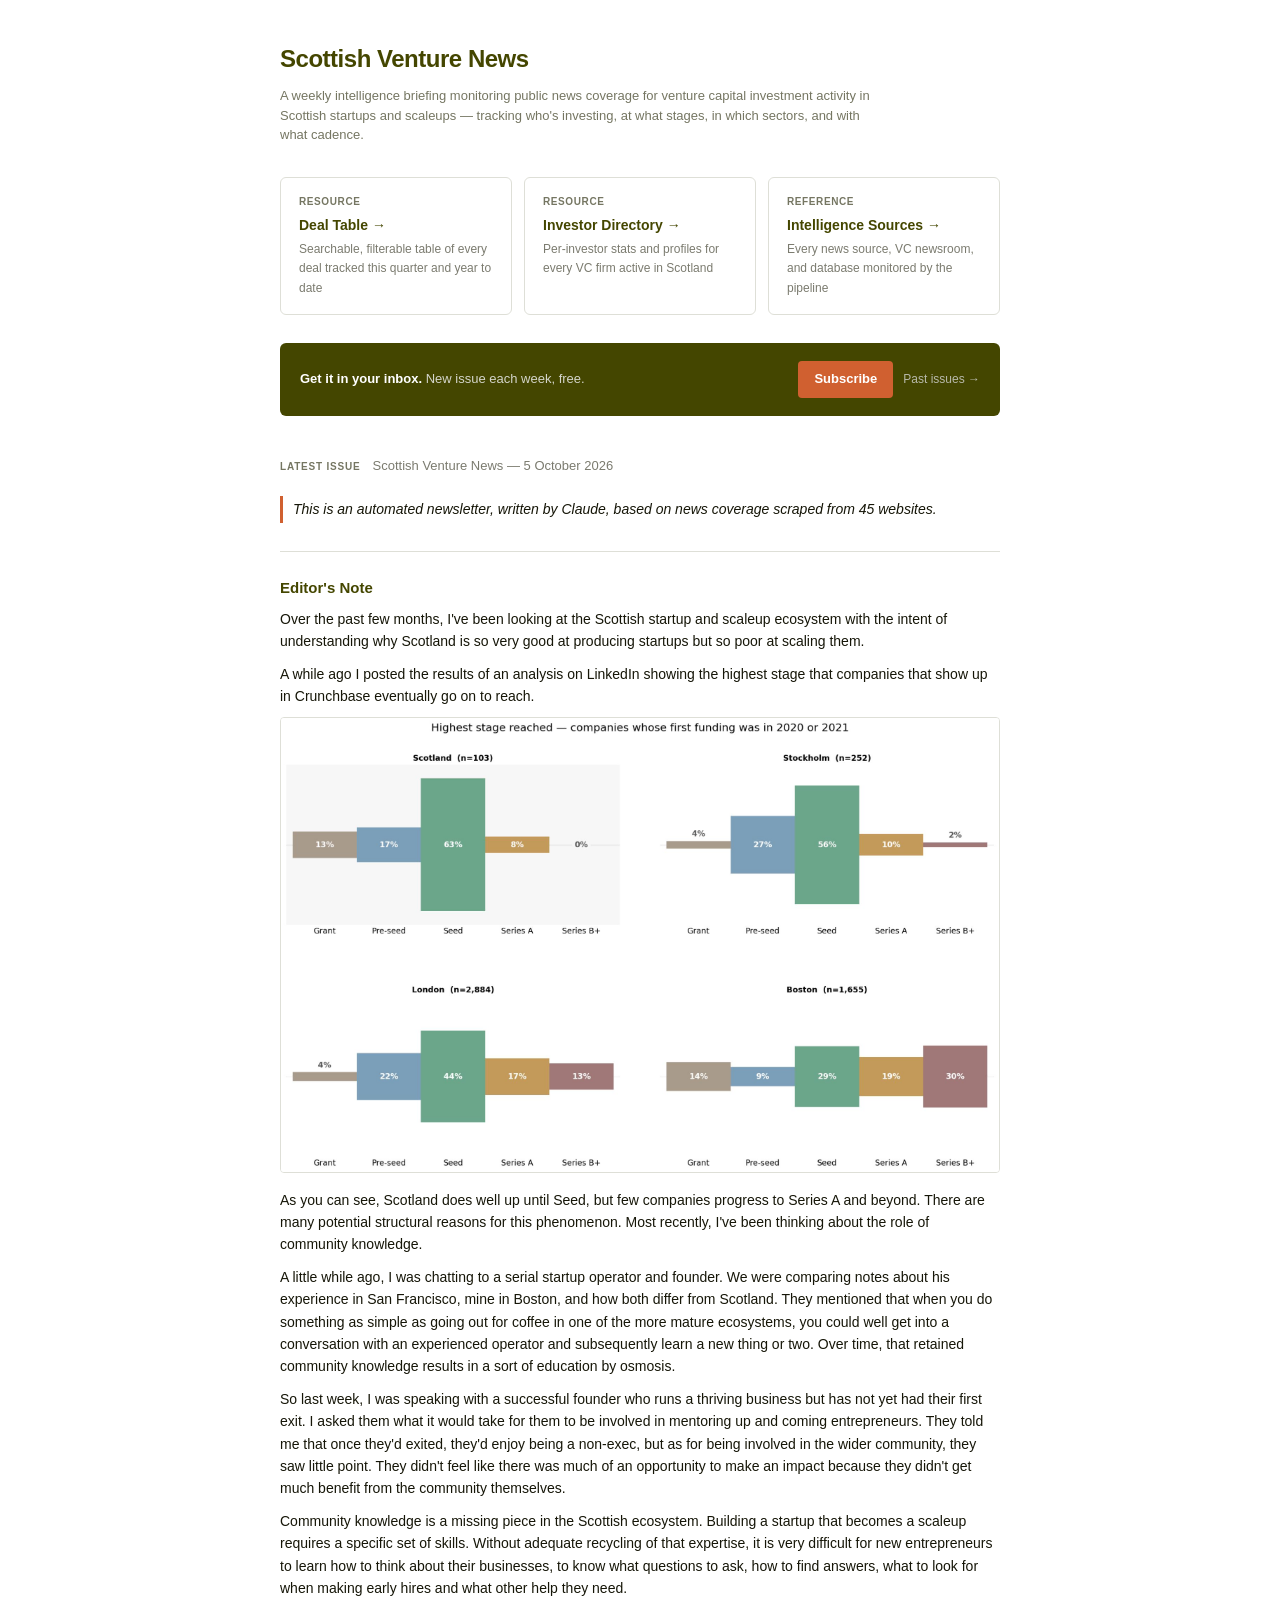
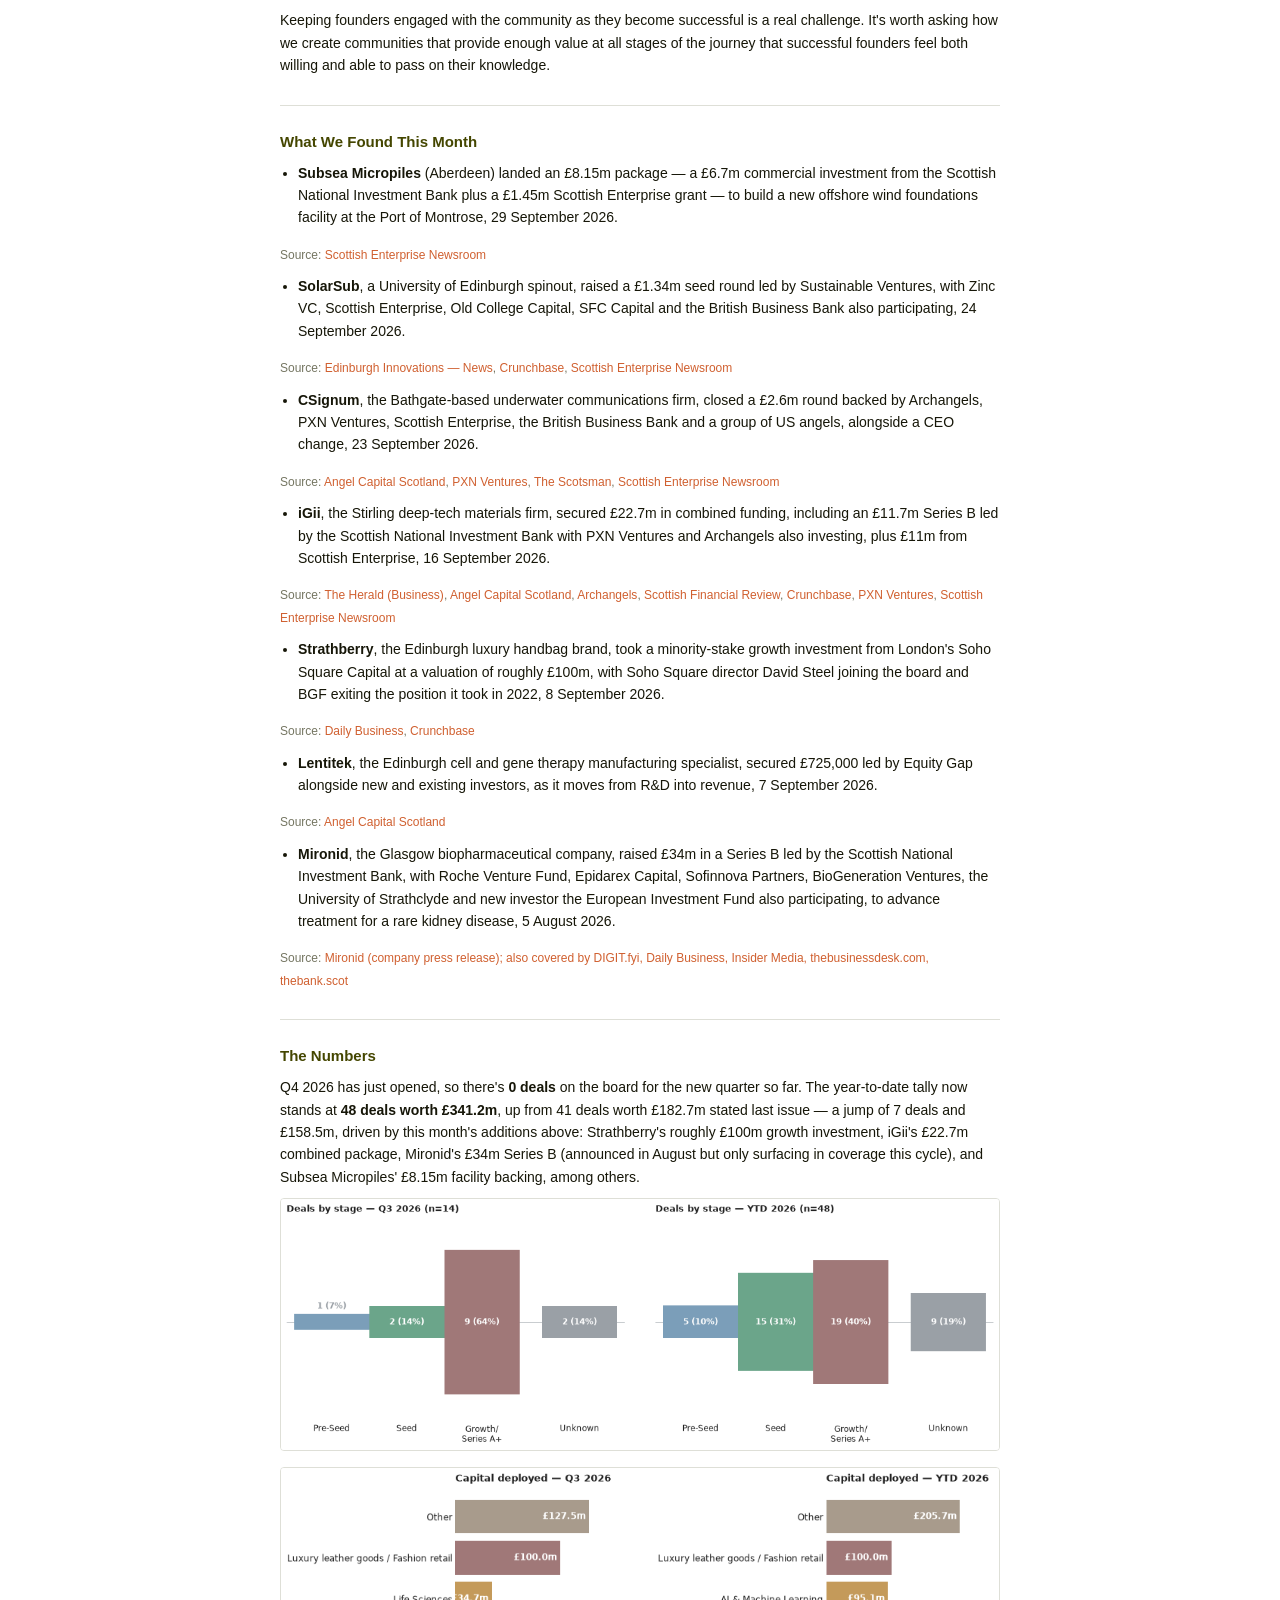
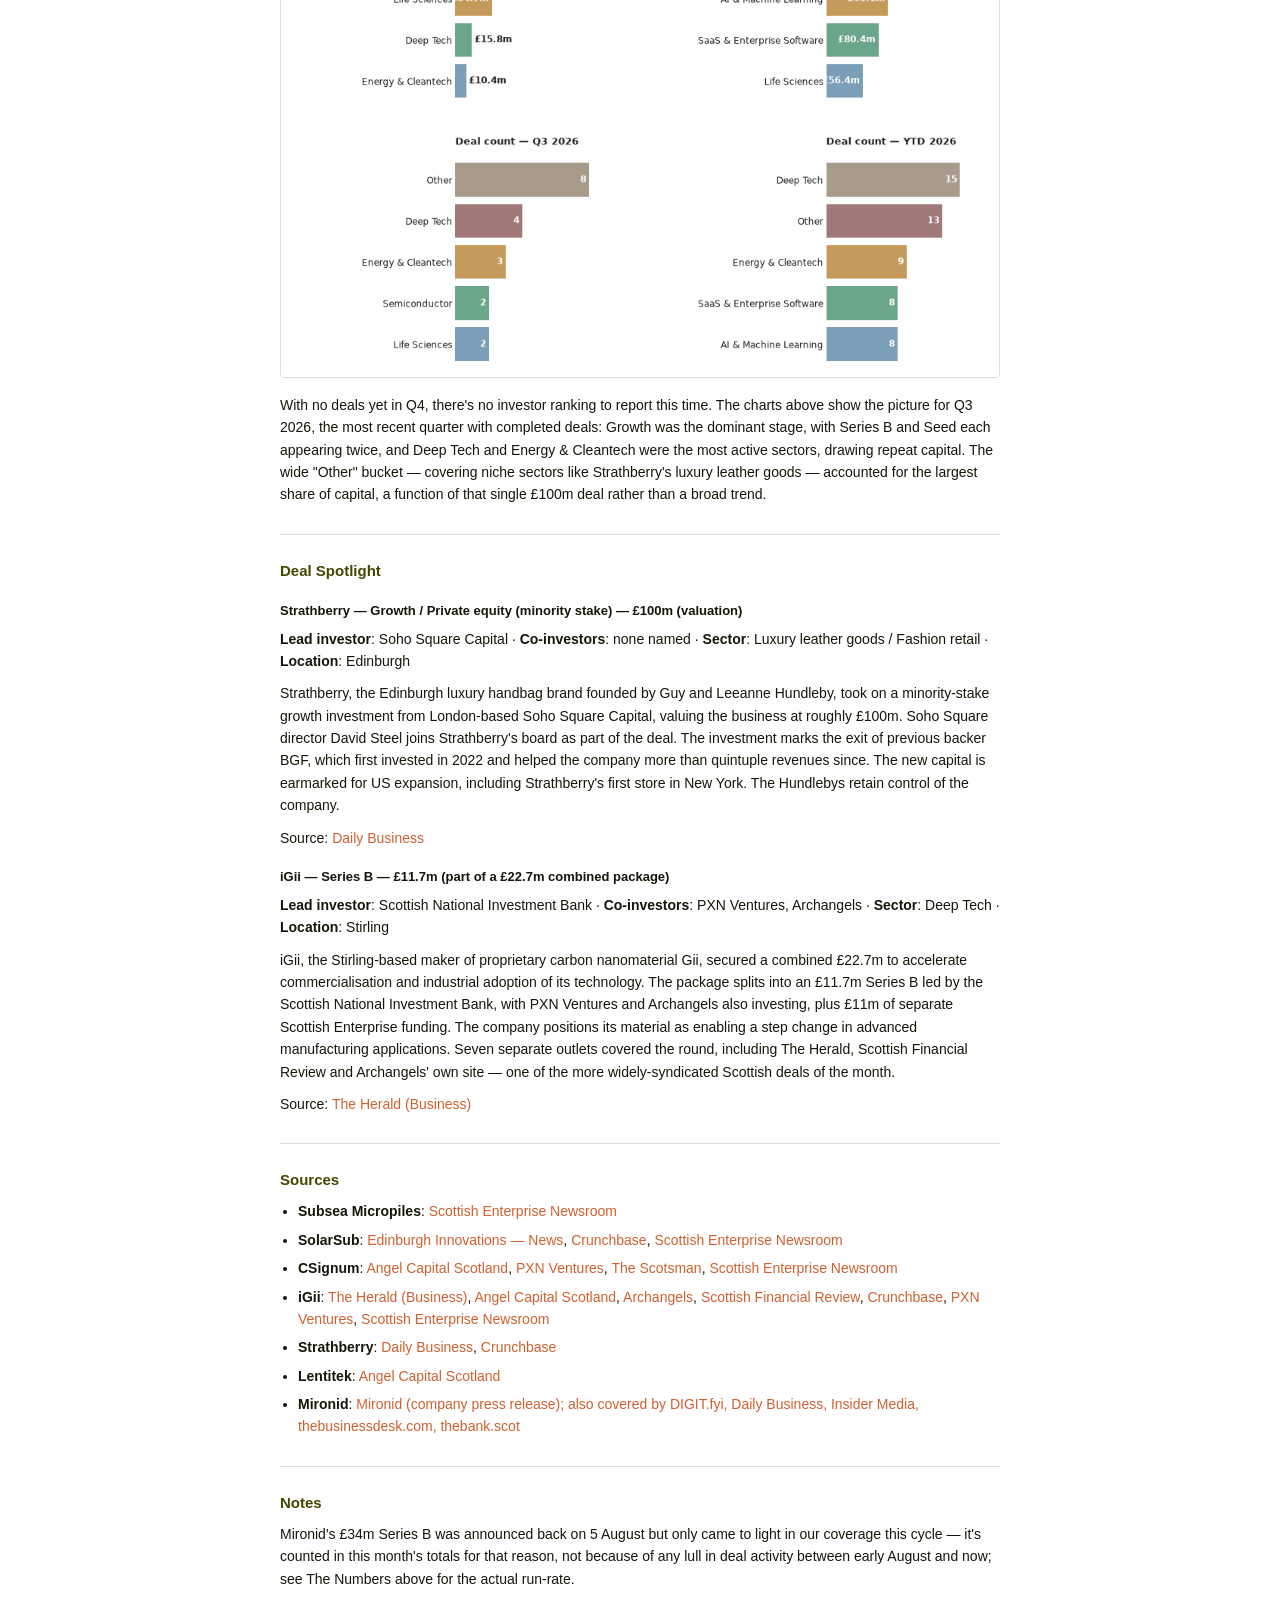
==== commit c55bf84d: "Newsletter: 2026-10-05 (remove unconfirmed Miller Homes / T12 Engineering records) Co-Authored-By: C" ====
--- a/docs/index.html
+++ b/docs/index.html
@@ -74,10 +74,6 @@
 </ul>
 <p><em>Source: <a href="https://angelcapital.scot/deals/csignum-secures-2-6-million-to-accelerate-underwater-and-through-ground-monitoring-of-critical-infrastructure/">Angel Capital Scotland</a>, <a href="https://www.pxnventures.co.uk/csignum-secures-2-6-million-for-underwater-and-through-ground-critical-infrastructure-monitoring/">PXN Ventures</a>, <a href="https://www.scotsman.com/business/pivotal-moment-as-scottish-underwater-monitoring-scale-up-secures-ps26-million-9155255">The Scotsman</a>, <a href="https://www.scottish-enterprise-mediacentre.com/news/csignum-secures-gbp-2-6-million-to-accelerate-underwater-and-through-ground-monitoring-of-critical-infrastructure">Scottish Enterprise Newsroom</a></em></p>
 <ul>
-<li>Miller Homes saw a change in ownership structure recorded via a secondary market transaction, 17 September 2026 — no amount or buyer has been confirmed.</li>
-</ul>
-<p><em>Source: <a href="https://www.crunchbase.com/discover/funding_rounds/e3120c30307a4df552a2e1c7559da4a2">Crunchbase</a></em></p>
-<ul>
 <li><strong>iGii</strong>, the Stirling deep-tech materials firm, secured £22.7m in combined funding, including an £11.7m Series B led by the Scottish National Investment Bank with PXN Ventures and Archangels also investing, plus £11m from Scottish Enterprise, 16 September 2026.</li>
 </ul>
 <p><em>Source: <a href="https://www.heraldscotland.com/news/26542883.igii-secures-22-7m-amid-plans-scottish-expansion/?ref=rss">The Herald (Business)</a>, <a href="https://angelcapital.scot/deals/igii-secures-22-7m-as-it-targets-the-next-industrial-revolution-in-advanced-materials/">Angel Capital Scotland</a>, <a href="https://archangelsonline.com/igii-secures-22-7m-as-it-targets-the-next-industrial-revolution-in-advanced-materials/">Archangels</a>, <a href="https://scottishfinancialreview.com/2026/09/16/igii-stirling-advanced-materials-firm-raises-23m/">Scottish Financial Review</a>, <a href="https://www.crunchbase.com/discover/funding_rounds/e3120c30307a4df552a2e1c7559da4a2">Crunchbase</a>, <a href="https://www.pxnventures.co.uk/igii-secures-22-7m-to-target-the-next-industrial-revolution/">PXN Ventures</a>, <a href="https://www.scottish-enterprise-mediacentre.com/news/igii-secures-gbp-22-7m-as-it-targets-the-next-industrial-revolution-in-advanced-materials">Scottish Enterprise Newsroom</a></em></p>
@@ -85,10 +81,6 @@
 <li><strong>Strathberry</strong>, the Edinburgh luxury handbag brand, took a minority-stake growth investment from London's Soho Square Capital at a valuation of roughly £100m, with Soho Square director David Steel joining the board and BGF exiting the position it took in 2022, 8 September 2026.</li>
 </ul>
 <p><em>Source: <a href="https://dailybusinessgroup.co.uk/2026/09/soho-square-backs-strathberry-and-takes-board-seat/">Daily Business</a>, <a href="https://www.crunchbase.com/discover/funding_rounds/e3120c30307a4df552a2e1c7559da4a2">Crunchbase</a></em></p>
-<ul>
-<li>T12 Engineering picked up a grant, 8 September 2026 — amount and funder remain unconfirmed.</li>
-</ul>
-<p><em>Source: <a href="https://www.crunchbase.com/discover/funding_rounds/e3120c30307a4df552a2e1c7559da4a2">Crunchbase</a></em></p>
 <ul>
 <li><strong>Lentitek</strong>, the Edinburgh cell and gene therapy manufacturing specialist, secured £725,000 led by Equity Gap alongside new and existing investors, as it moves from R&D into revenue, 7 September 2026.</li>
 </ul>
@@ -98,7 +90,7 @@
 </ul>
 <p><em>Source: <a href="https://mironid.com/2026/08/05/mironid-raises-46-million-in-series-b-financing-to-advance-clinical-development-of-its-treatment-for-rare-kidney-disease/">Mironid (company press release); also covered by DIGIT.fyi, Daily Business, Insider Media, thebusinessdesk.com, thebank.scot</a></em></p>
 <h2>The Numbers</h2>
-<p>Q4 2026 has just opened, so there's <strong>0 deals</strong> on the board for the new quarter so far. The year-to-date tally now stands at <strong>50 deals worth £341.2m</strong>, up from 41 deals worth £182.7m stated last issue — a jump of 9 deals and £158.5m, driven by this month's additions above: Strathberry's roughly £100m growth investment, iGii's £22.7m combined package, Mironid's £34m Series B (announced in August but only surfacing in coverage this cycle), and Subsea Micropiles' £8.15m facility backing, among others.</p>
+<p>Q4 2026 has just opened, so there's <strong>0 deals</strong> on the board for the new quarter so far. The year-to-date tally now stands at <strong>48 deals worth £341.2m</strong>, up from 41 deals worth £182.7m stated last issue — a jump of 7 deals and £158.5m, driven by this month's additions above: Strathberry's roughly £100m growth investment, iGii's £22.7m combined package, Mironid's £34m Series B (announced in August but only surfacing in coverage this cycle), and Subsea Micropiles' £8.15m facility backing, among others.</p>
 <p><img src="charts/2026-10-05_stage.png" alt="Deals by stage — Q3 2026" class="report-img"></p>
 <p><img src="charts/2026-10-05_sector.png" alt="Deals by sector — Q3 2026" class="report-img"></p>
 <p>With no deals yet in Q4, there's no investor ranking to report this time. The charts above show the picture for Q3 2026, the most recent quarter with completed deals: Growth was the dominant stage, with Series B and Seed each appearing twice, and Deep Tech and Energy & Cleantech were the most active sectors, drawing repeat capital. The wide "Other" bucket — covering niche sectors like Strathberry's luxury leather goods — accounted for the largest share of capital, a function of that single £100m deal rather than a broad trend.</p>
@@ -116,15 +108,12 @@
 <li><strong>Subsea Micropiles</strong>: <a href="https://www.scottish-enterprise-mediacentre.com/news/major-offshore-wind-expansion-at-port-of-montrose">Scottish Enterprise Newsroom</a></li>
 <li><strong>SolarSub</strong>: <a href="https://edinburgh-innovations.ed.ac.uk/news/student-startup-solarsub-raises-1-3m-for-solar-panel-technology">Edinburgh Innovations — News</a>, <a href="https://www.crunchbase.com/discover/funding_rounds/e3120c30307a4df552a2e1c7559da4a2">Crunchbase</a>, <a href="https://www.scottish-enterprise-mediacentre.com/news/solarsub-announces-gbp-1-34-million-funding-round-to-advance-passive-solar-cooling-technology">Scottish Enterprise Newsroom</a></li>
 <li><strong>CSignum</strong>: <a href="https://angelcapital.scot/deals/csignum-secures-2-6-million-to-accelerate-underwater-and-through-ground-monitoring-of-critical-infrastructure/">Angel Capital Scotland</a>, <a href="https://www.pxnventures.co.uk/csignum-secures-2-6-million-for-underwater-and-through-ground-critical-infrastructure-monitoring/">PXN Ventures</a>, <a href="https://www.scotsman.com/business/pivotal-moment-as-scottish-underwater-monitoring-scale-up-secures-ps26-million-9155255">The Scotsman</a>, <a href="https://www.scottish-enterprise-mediacentre.com/news/csignum-secures-gbp-2-6-million-to-accelerate-underwater-and-through-ground-monitoring-of-critical-infrastructure">Scottish Enterprise Newsroom</a></li>
-<li><strong>Miller Homes</strong>: <a href="https://www.crunchbase.com/discover/funding_rounds/e3120c30307a4df552a2e1c7559da4a2">Crunchbase</a></li>
 <li><strong>iGii</strong>: <a href="https://www.heraldscotland.com/news/26542883.igii-secures-22-7m-amid-plans-scottish-expansion/?ref=rss">The Herald (Business)</a>, <a href="https://angelcapital.scot/deals/igii-secures-22-7m-as-it-targets-the-next-industrial-revolution-in-advanced-materials/">Angel Capital Scotland</a>, <a href="https://archangelsonline.com/igii-secures-22-7m-as-it-targets-the-next-industrial-revolution-in-advanced-materials/">Archangels</a>, <a href="https://scottishfinancialreview.com/2026/09/16/igii-stirling-advanced-materials-firm-raises-23m/">Scottish Financial Review</a>, <a href="https://www.crunchbase.com/discover/funding_rounds/e3120c30307a4df552a2e1c7559da4a2">Crunchbase</a>, <a href="https://www.pxnventures.co.uk/igii-secures-22-7m-to-target-the-next-industrial-revolution/">PXN Ventures</a>, <a href="https://www.scottish-enterprise-mediacentre.com/news/igii-secures-gbp-22-7m-as-it-targets-the-next-industrial-revolution-in-advanced-materials">Scottish Enterprise Newsroom</a></li>
 <li><strong>Strathberry</strong>: <a href="https://dailybusinessgroup.co.uk/2026/09/soho-square-backs-strathberry-and-takes-board-seat/">Daily Business</a>, <a href="https://www.crunchbase.com/discover/funding_rounds/e3120c30307a4df552a2e1c7559da4a2">Crunchbase</a></li>
-<li><strong>T12 Engineering</strong>: <a href="https://www.crunchbase.com/discover/funding_rounds/e3120c30307a4df552a2e1c7559da4a2">Crunchbase</a></li>
 <li><strong>Lentitek</strong>: <a href="https://angelcapital.scot/deals/lentitek-strengthens-finances-as-commercial-traction-accelerates/">Angel Capital Scotland</a></li>
 <li><strong>Mironid</strong>: <a href="https://mironid.com/2026/08/05/mironid-raises-46-million-in-series-b-financing-to-advance-clinical-development-of-its-treatment-for-rare-kidney-disease/">Mironid (company press release); also covered by DIGIT.fyi, Daily Business, Insider Media, thebusinessdesk.com, thebank.scot</a></li>
 </ul>
 <h2>Notes</h2>
-<p>Two deals this month are thinner than usual: T12 Engineering's grant and Miller Homes' secondary market transaction both surfaced via a single database listing with no amount, investor, or further detail confirmed yet — worth treating as provisional until fuller coverage appears.</p>
 <p>Mironid's £34m Series B was announced back on 5 August but only came to light in our coverage this cycle — it's counted in this month's totals for that reason, not because of any lull in deal activity between early August and now; see The Numbers above for the actual run-rate.</p>
   </div>
 
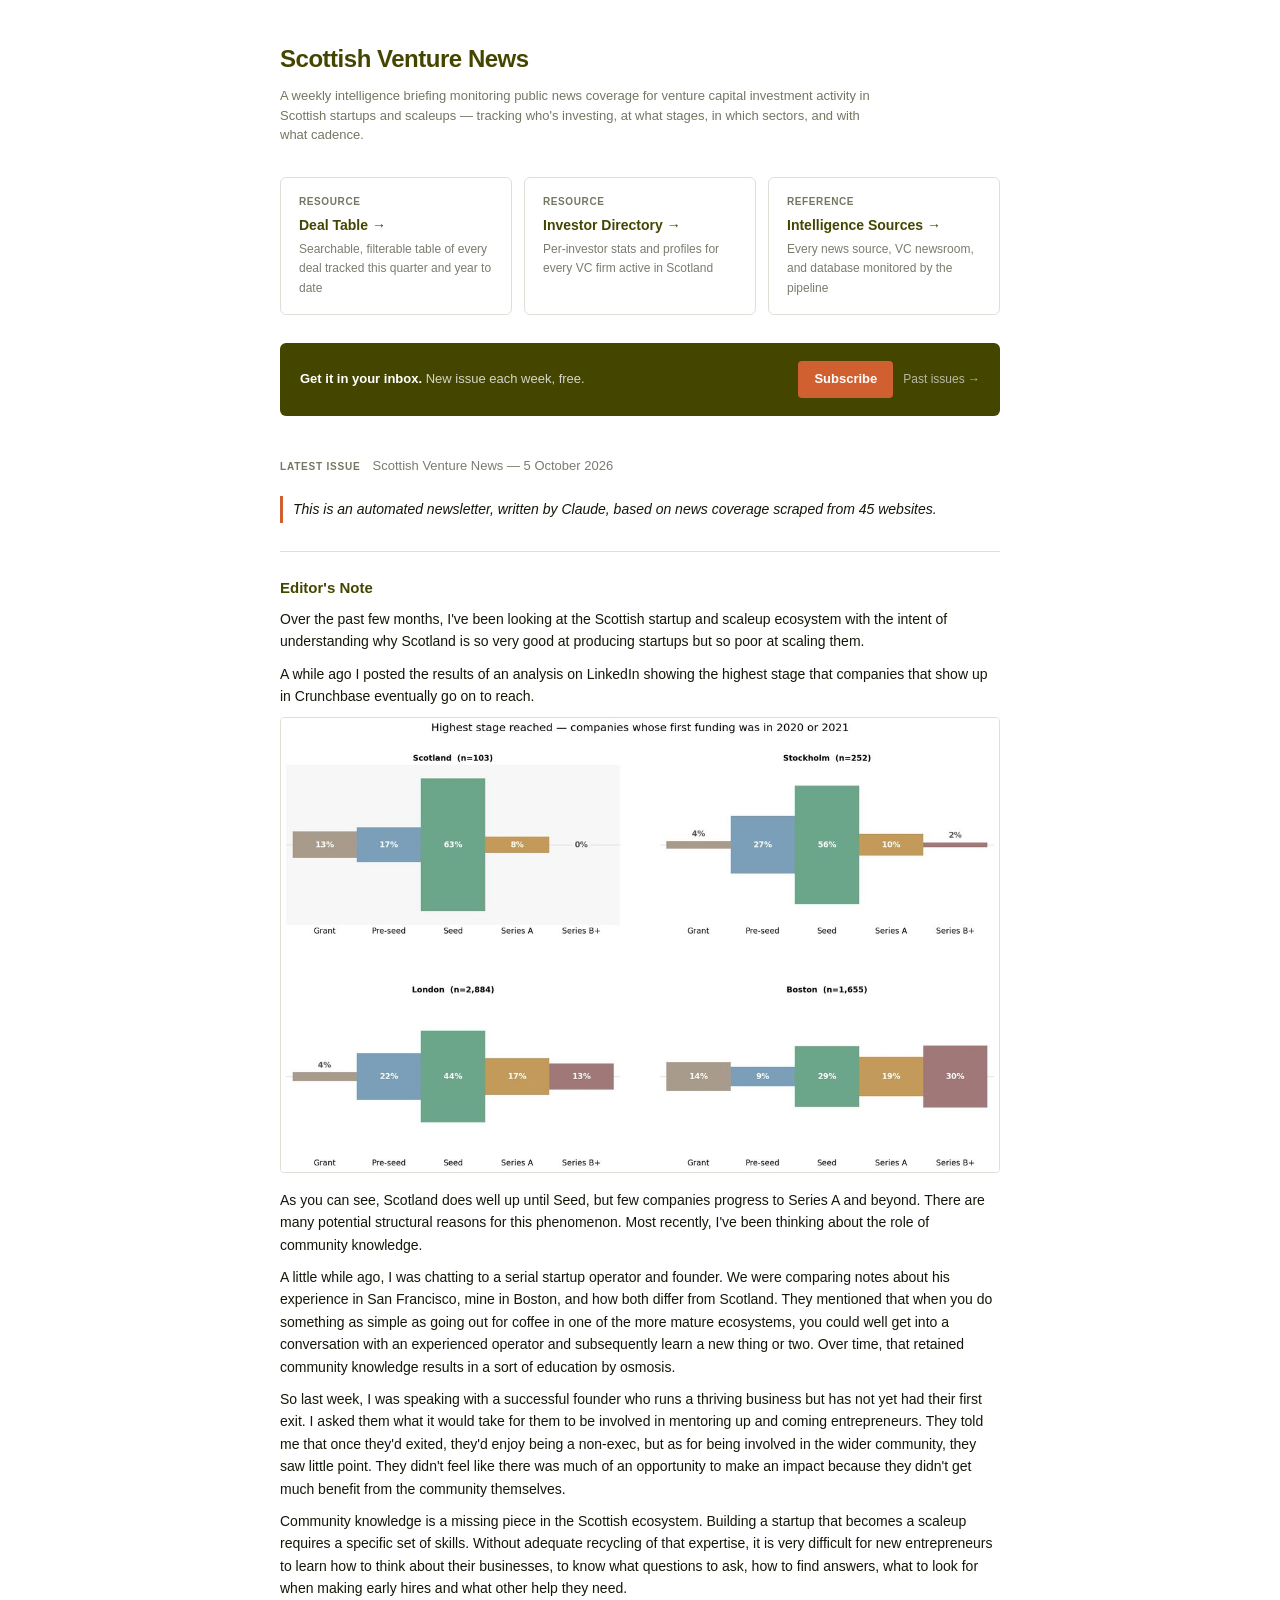
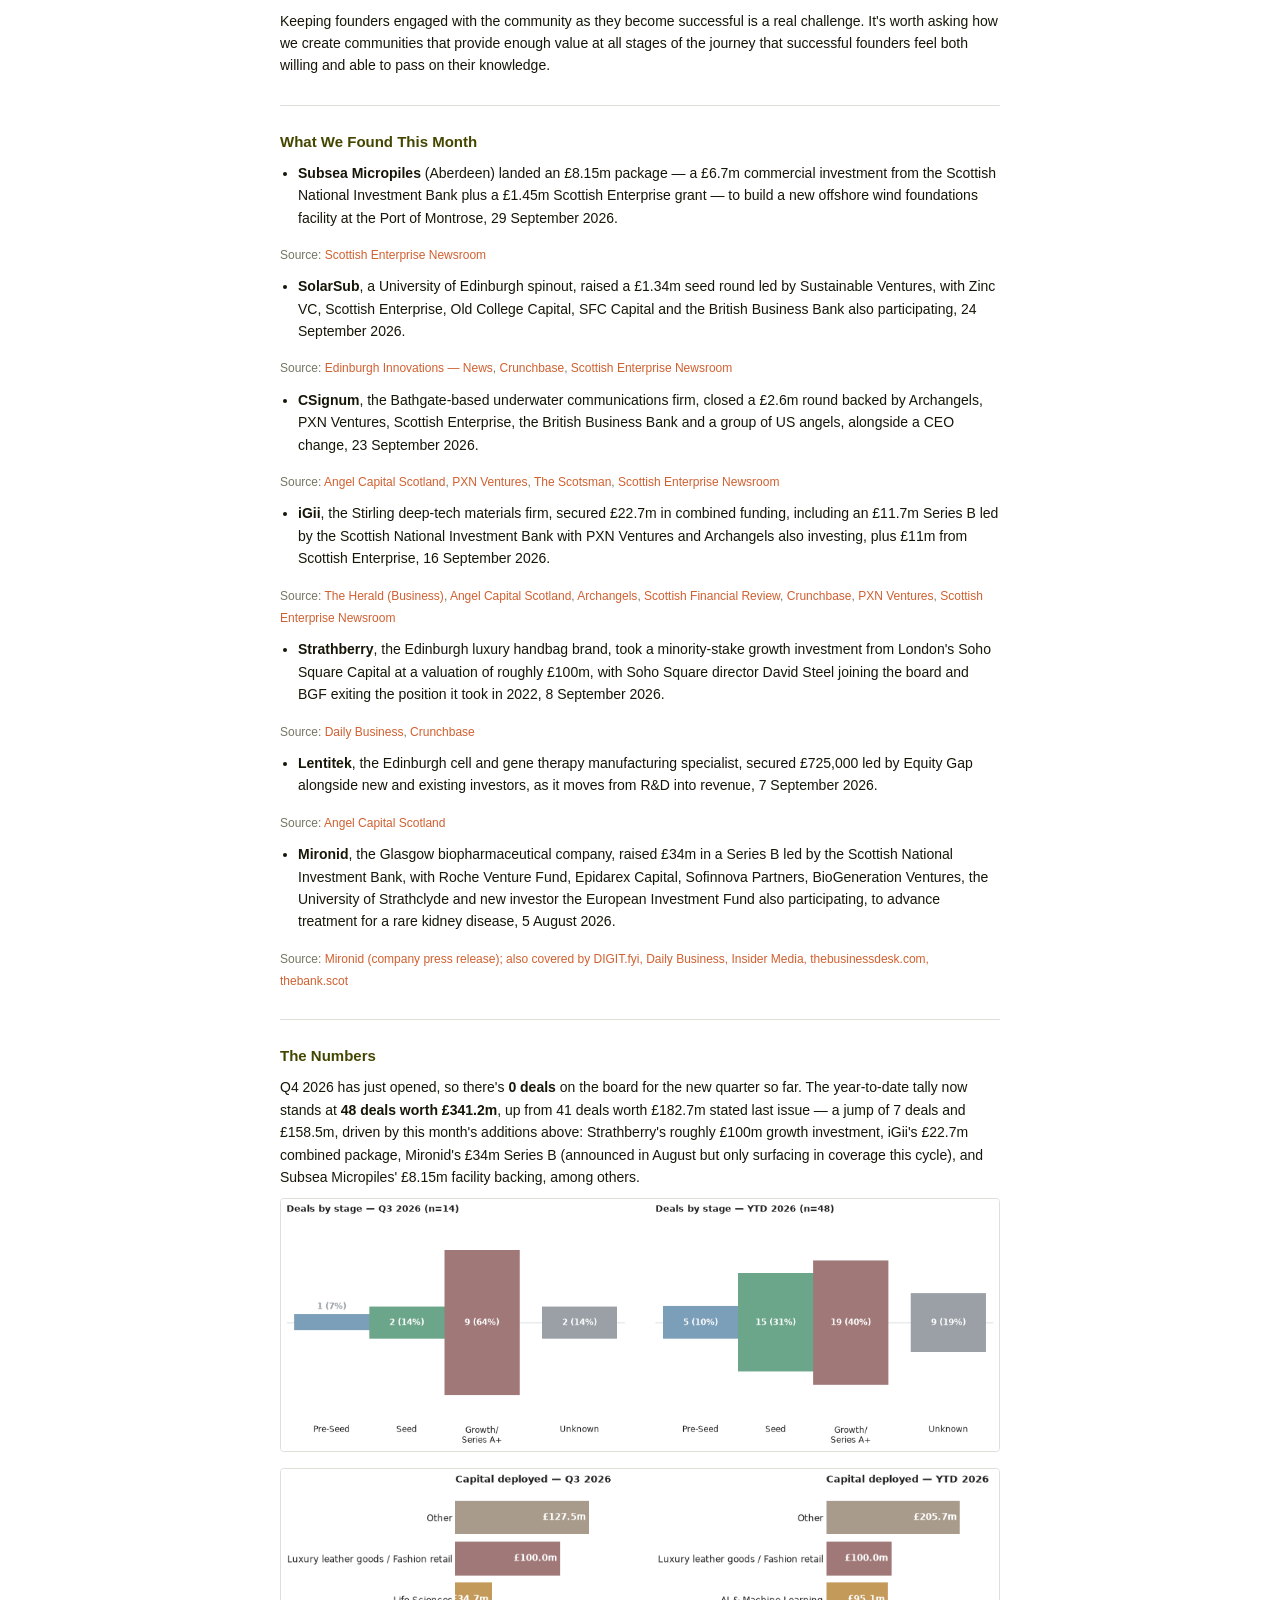
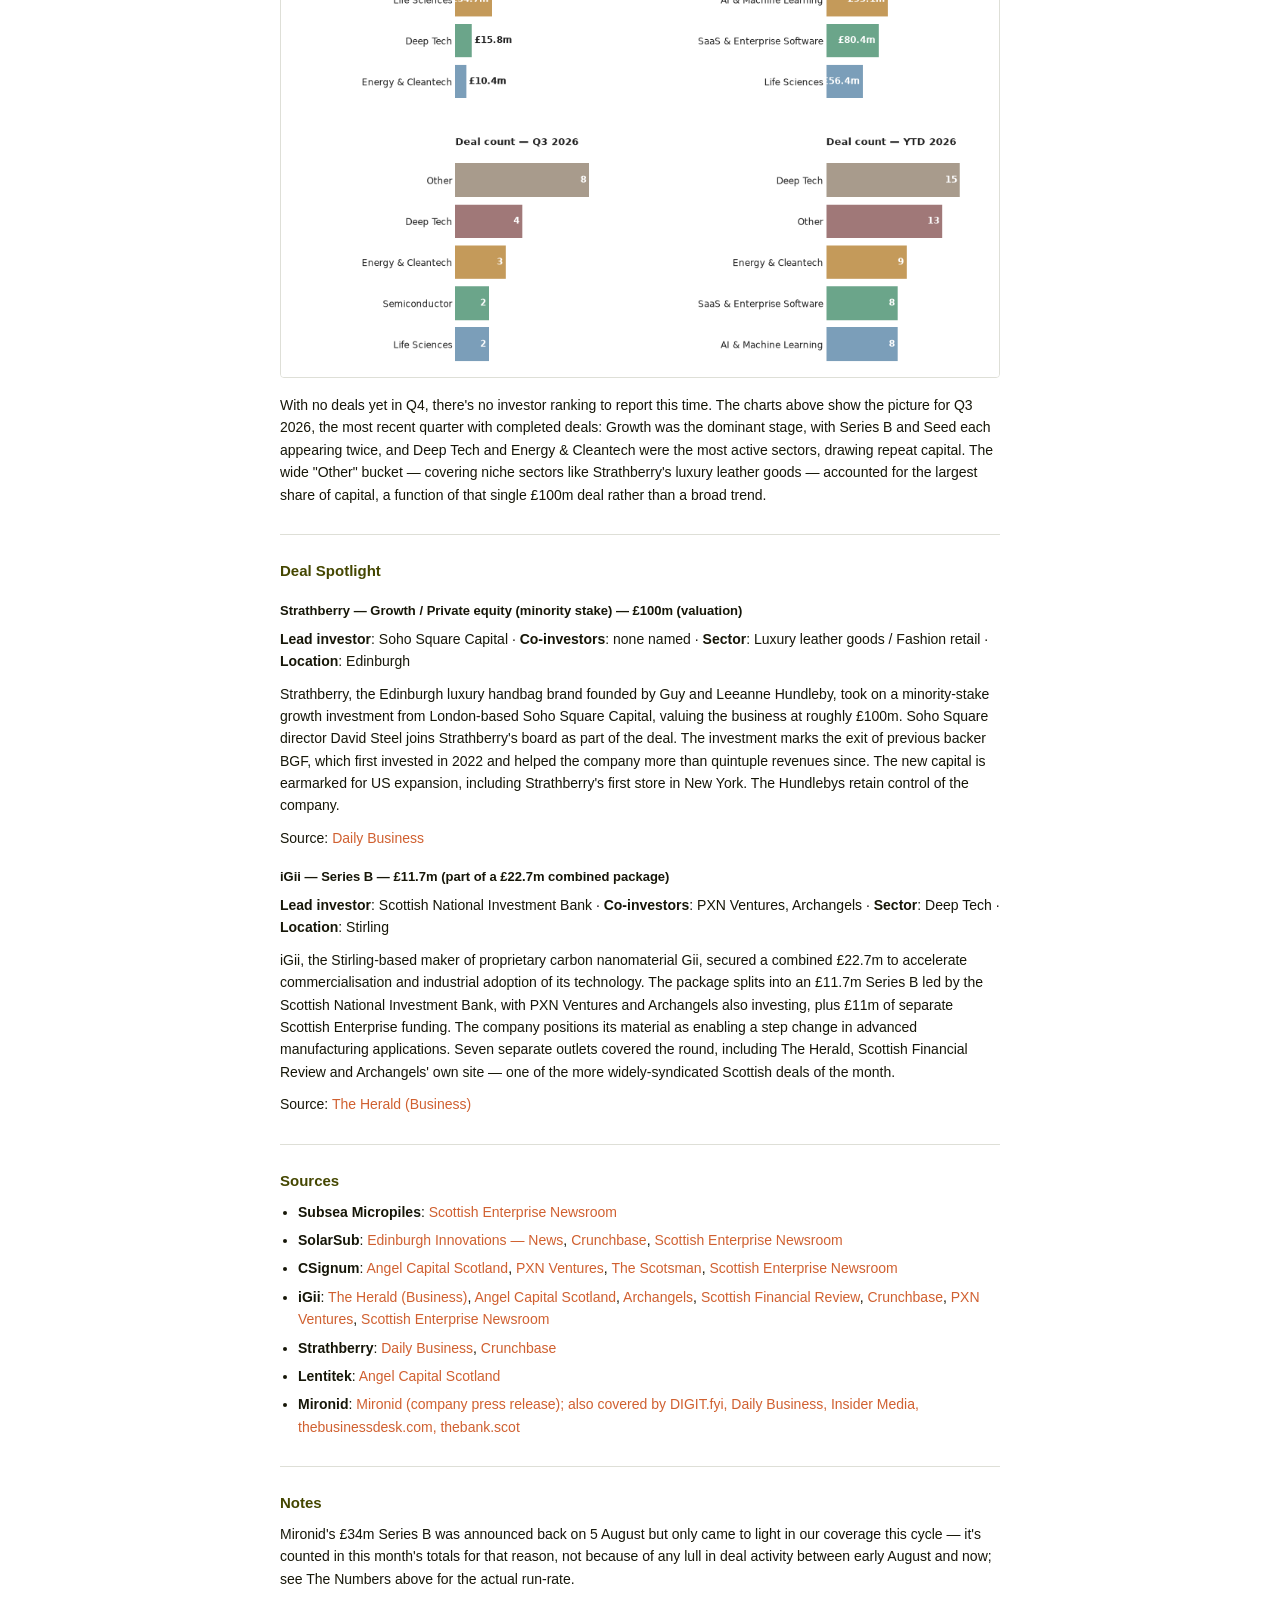
==== commit 503a2c12: "Newsletter: 2026-10-05 (rename resized editorial image to bust CDN cache) Co-Authored-By: Claude Son" ====
--- a/docs/index.html
+++ b/docs/index.html
@@ -54,7 +54,7 @@
 <h2>Editor's Note</h2>
 <p>Over the past few months, I've been looking at the Scottish startup and scaleup ecosystem with the intent of understanding why Scotland is so very good at producing startups but so poor at scaling them.</p>
 <p>A while ago I posted the results of an analysis on LinkedIn showing the highest stage that companies that show up in Crunchbase eventually go on to reach.</p>
-<p><img src="1781530059758.jpeg" alt="Graph comparing the highest venture funding stage reached by funded companies in Scotland, London, Stockholm and Boston. Scottish companies disproportionately top out at Seed, with very few progressing to series A and beyond" class="report-img"></p>
+<p><img src="1781530059758-1200.jpeg" alt="Graph comparing the highest venture funding stage reached by funded companies in Scotland, London, Stockholm and Boston. Scottish companies disproportionately top out at Seed, with very few progressing to series A and beyond" class="report-img"></p>
 <p>As you can see, Scotland does well up until Seed, but few companies progress to Series A and beyond. There are many potential structural reasons for this phenomenon. Most recently, I've been thinking about the role of community knowledge.</p>
 <p>A little while ago, I was chatting to a serial startup operator and founder. We were comparing notes about his experience in San Francisco, mine in Boston, and how both differ from Scotland. They mentioned that when you do something as simple as going out for coffee in one of the more mature ecosystems, you could well get into a conversation with an experienced operator and subsequently learn a new thing or two. Over time, that retained community knowledge results in a sort of education by osmosis.</p>
 <p>So last week, I was speaking with a successful founder who runs a thriving business but has not yet had their first exit. I asked them what it would take for them to be involved in mentoring up and coming entrepreneurs. They told me that once they'd exited, they'd enjoy being a non-exec, but as for being involved in the wider community, they saw little point. They didn't feel like there was much of an opportunity to make an impact because they didn't get much benefit from the community themselves.</p>
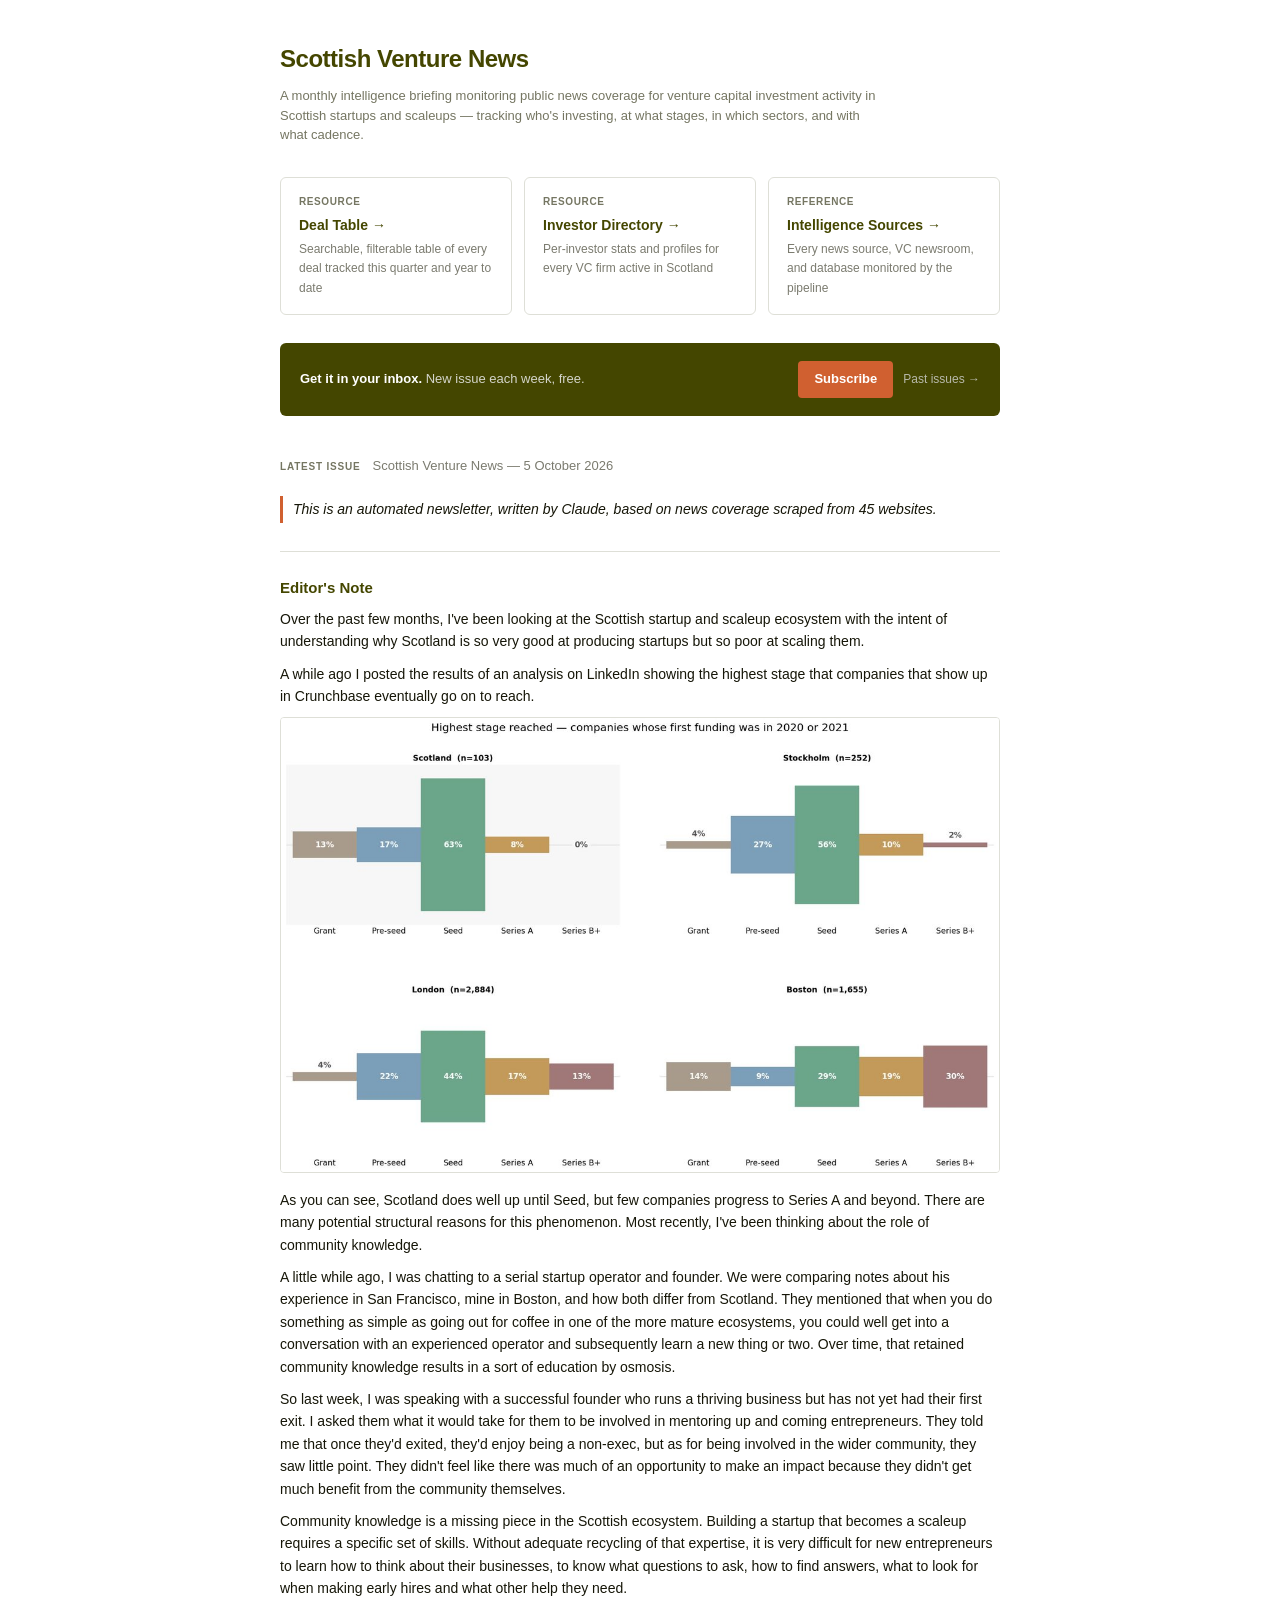
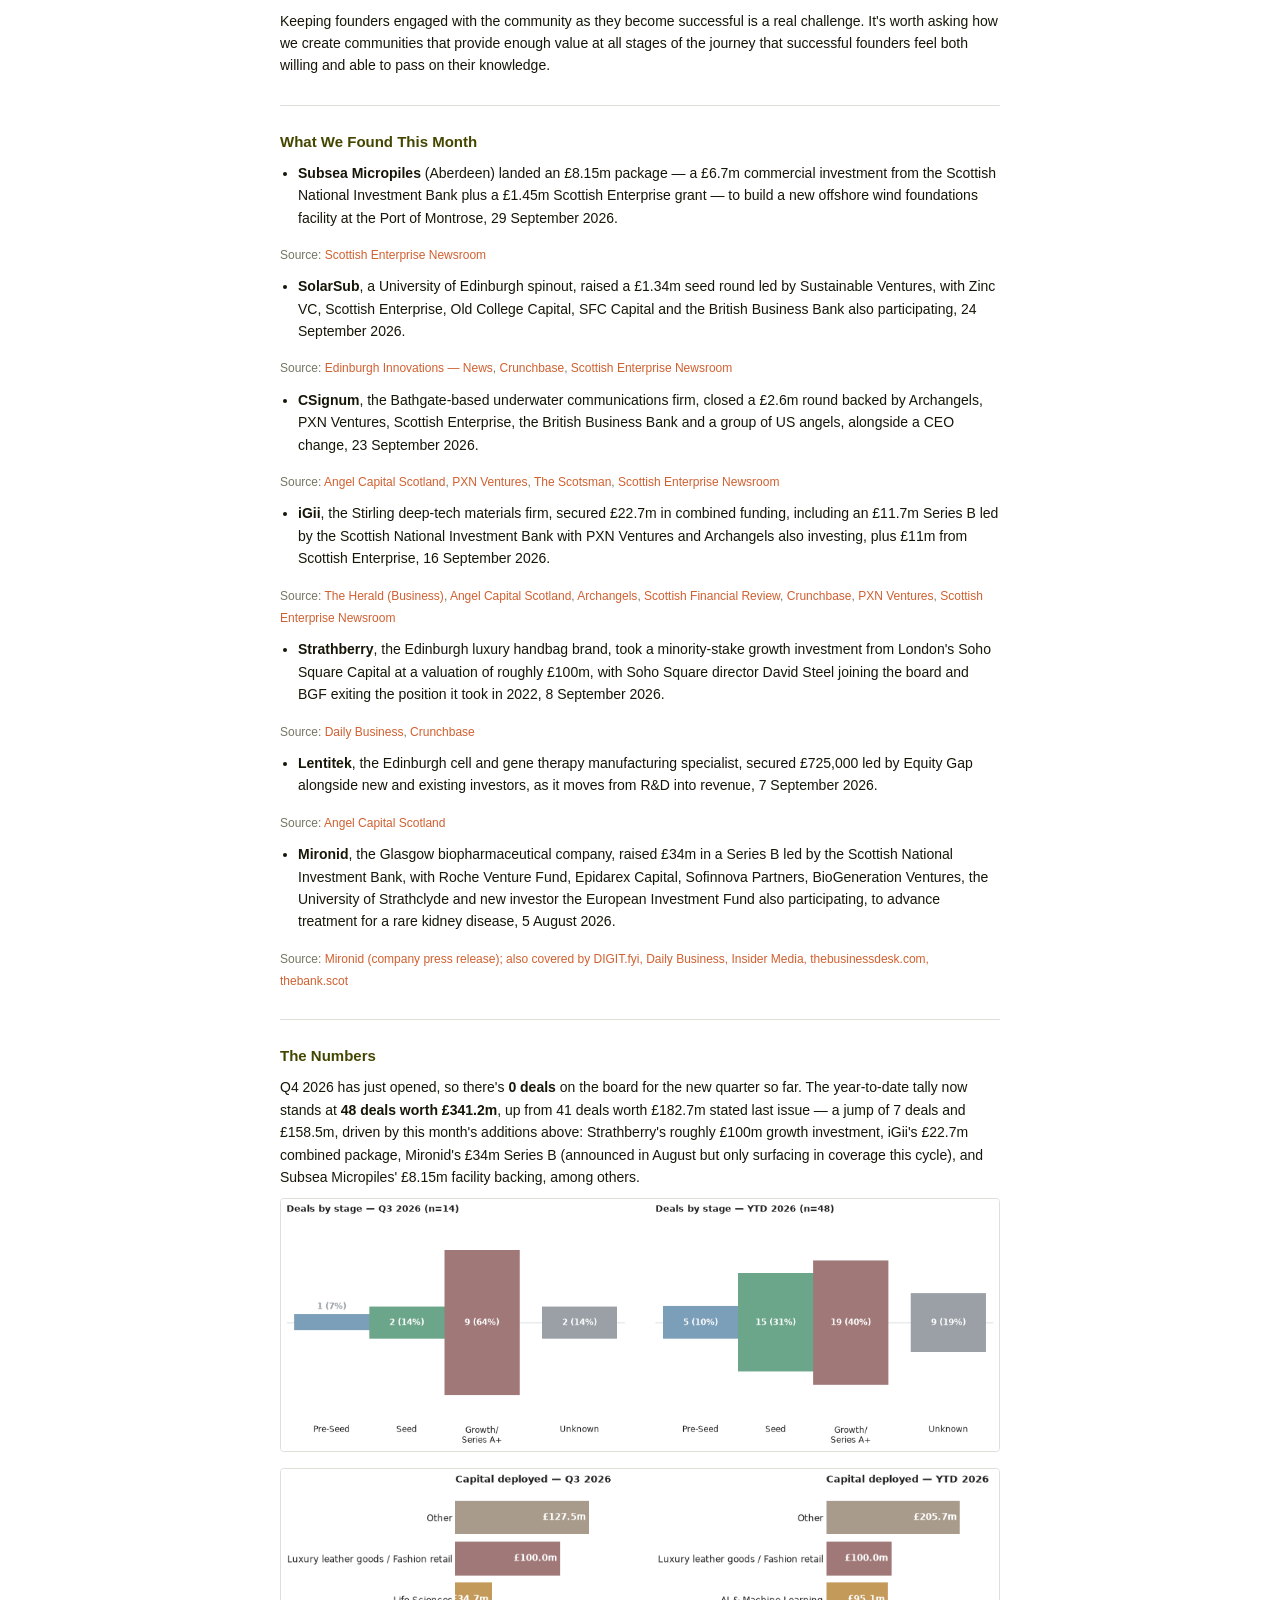
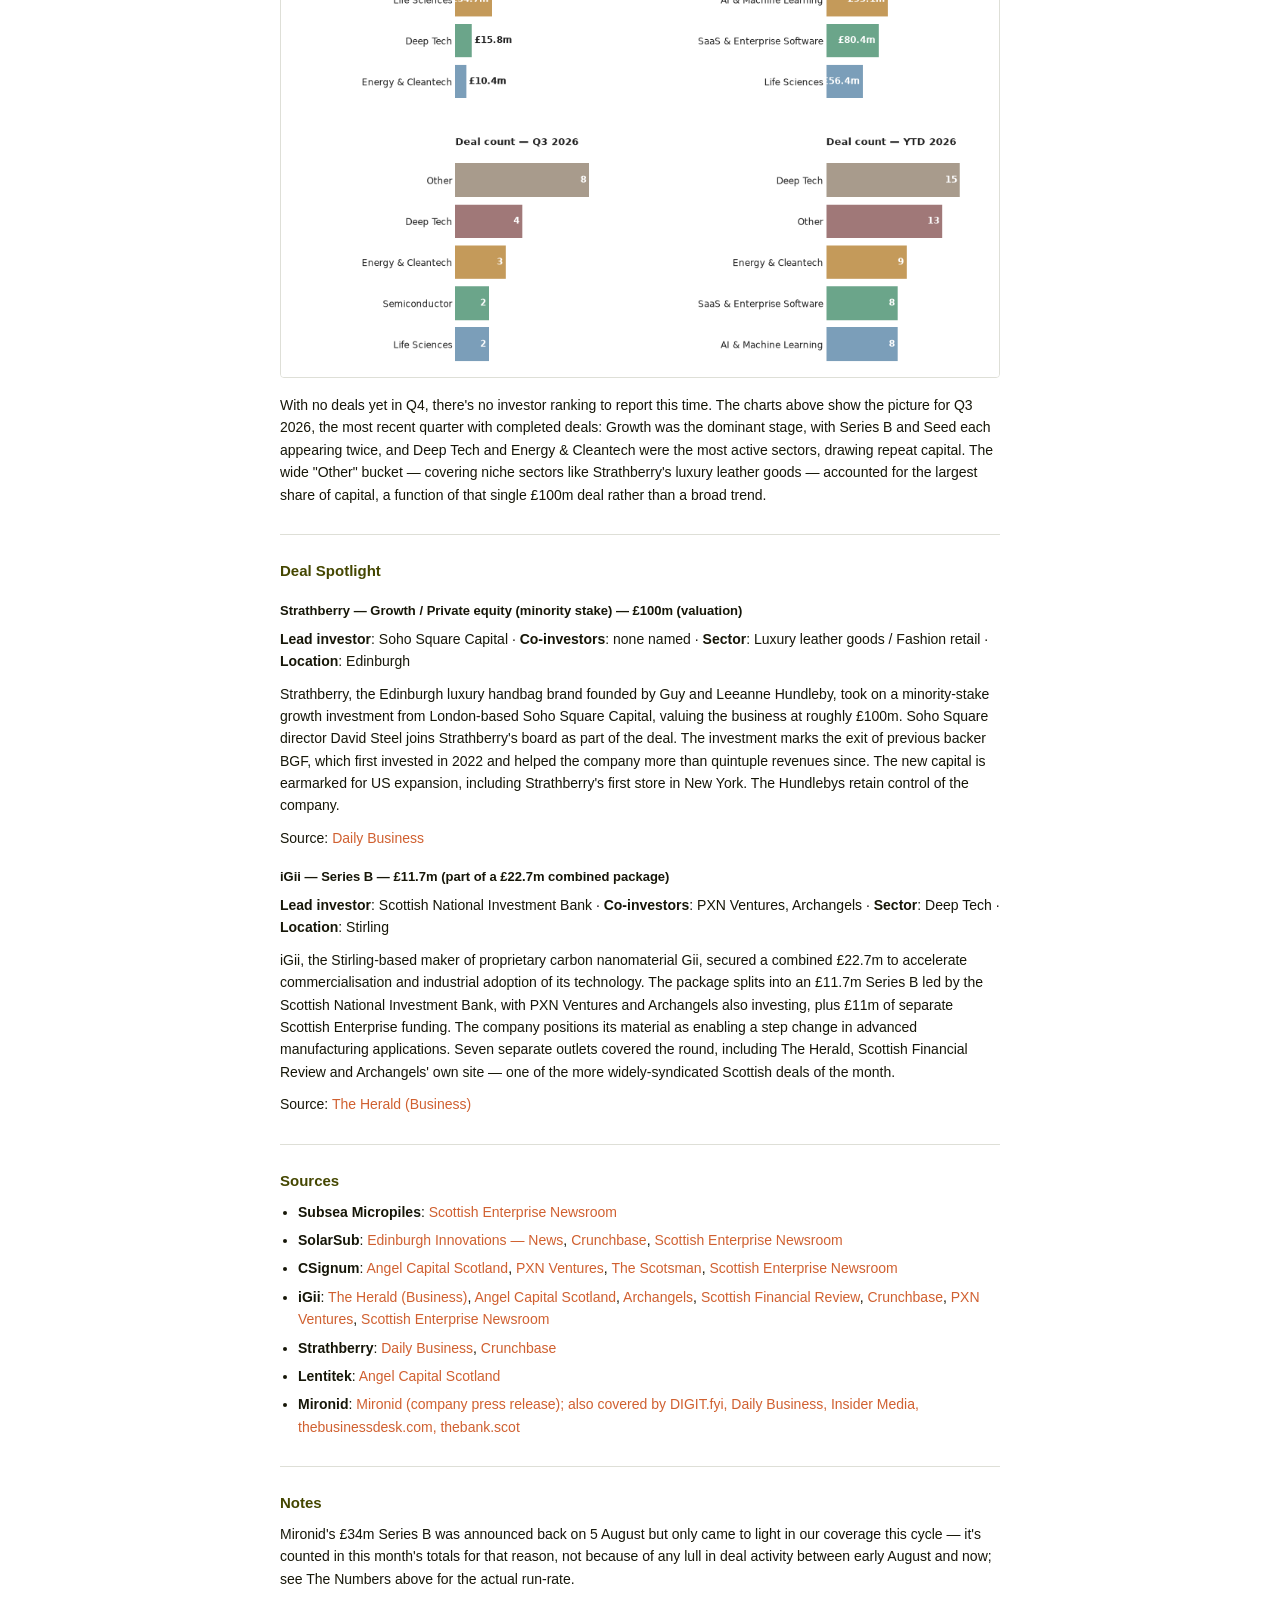
==== commit 6f7e4197: "October newsletter" ====
--- a/docs/index.html
+++ b/docs/index.html
@@ -13,7 +13,7 @@
 
   <header class="site-header">
     <h1>Scottish Venture News</h1>
-    <p>A weekly intelligence briefing monitoring public news coverage for venture capital investment
+    <p>A monthly intelligence briefing monitoring public news coverage for venture capital investment
     activity in Scottish startups and scaleups — tracking who's investing, at what stages,
     in which sectors, and with what cadence.</p>
   </header>
